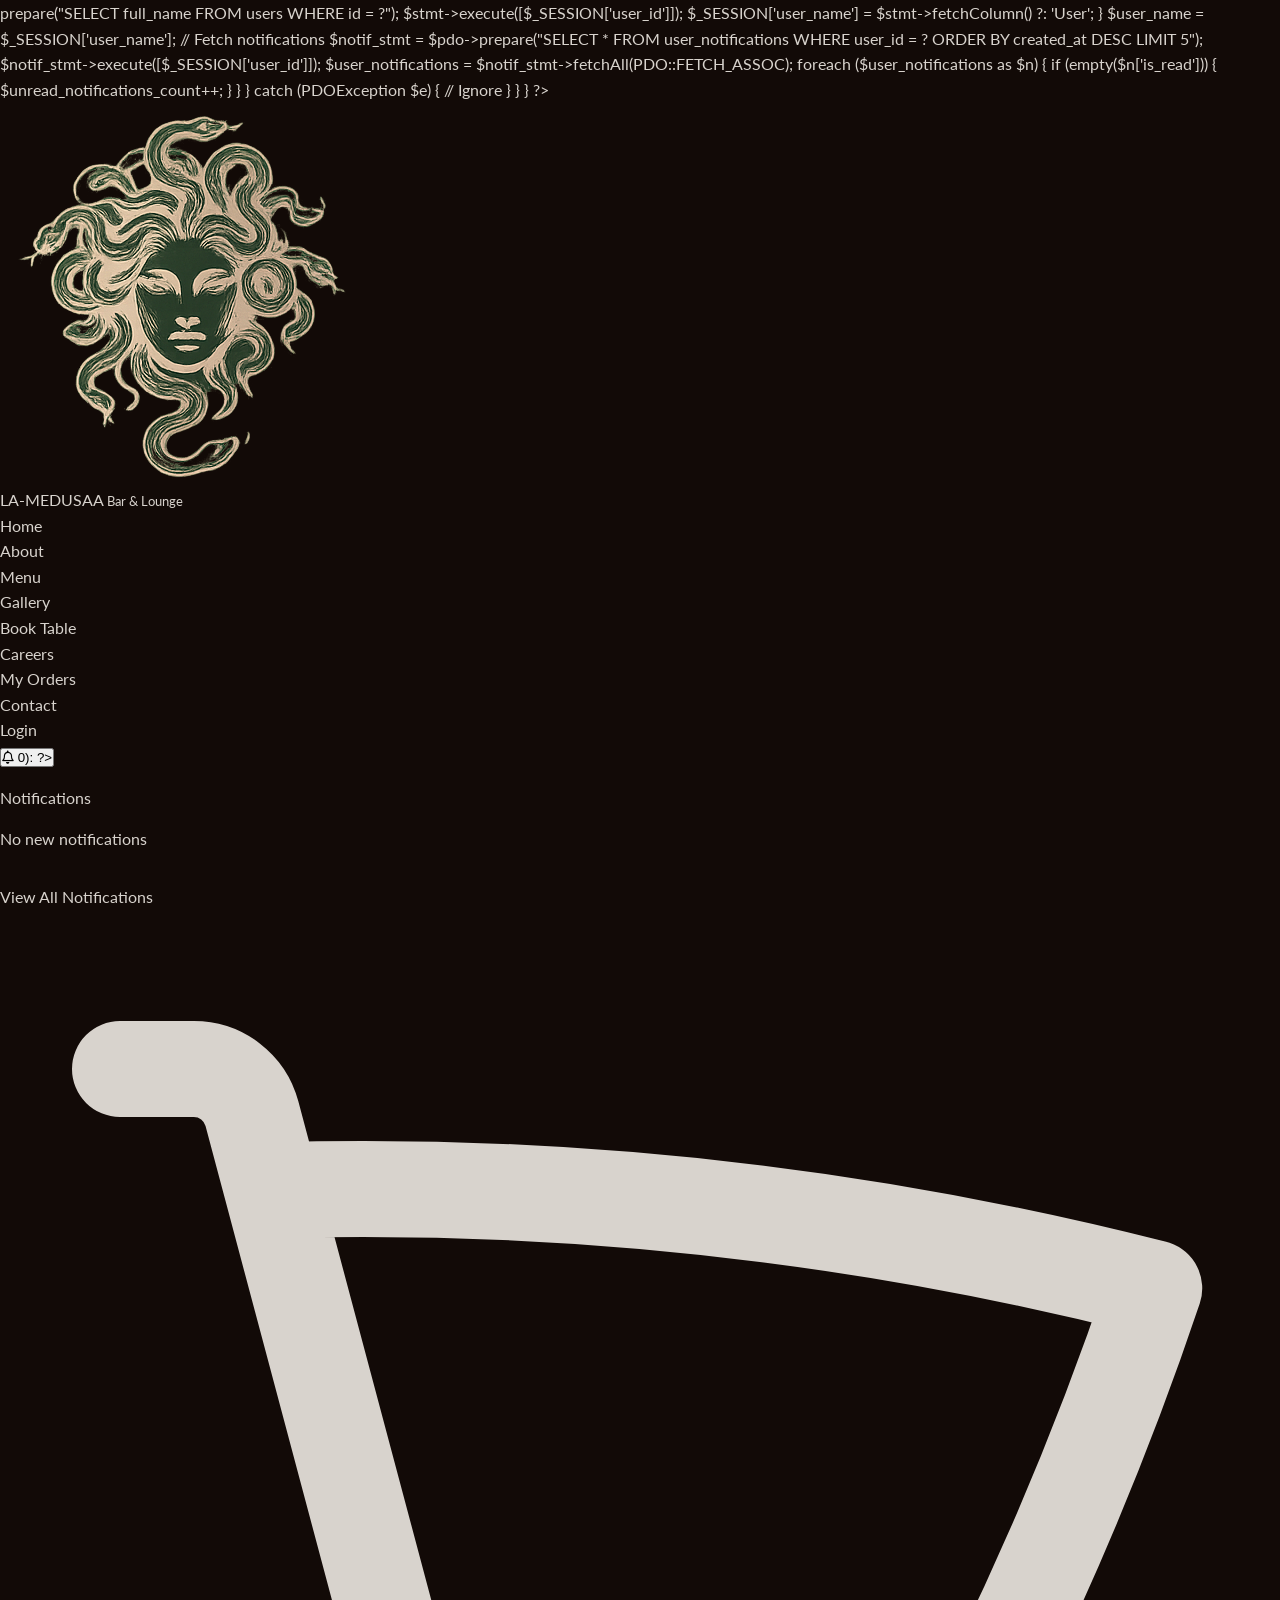
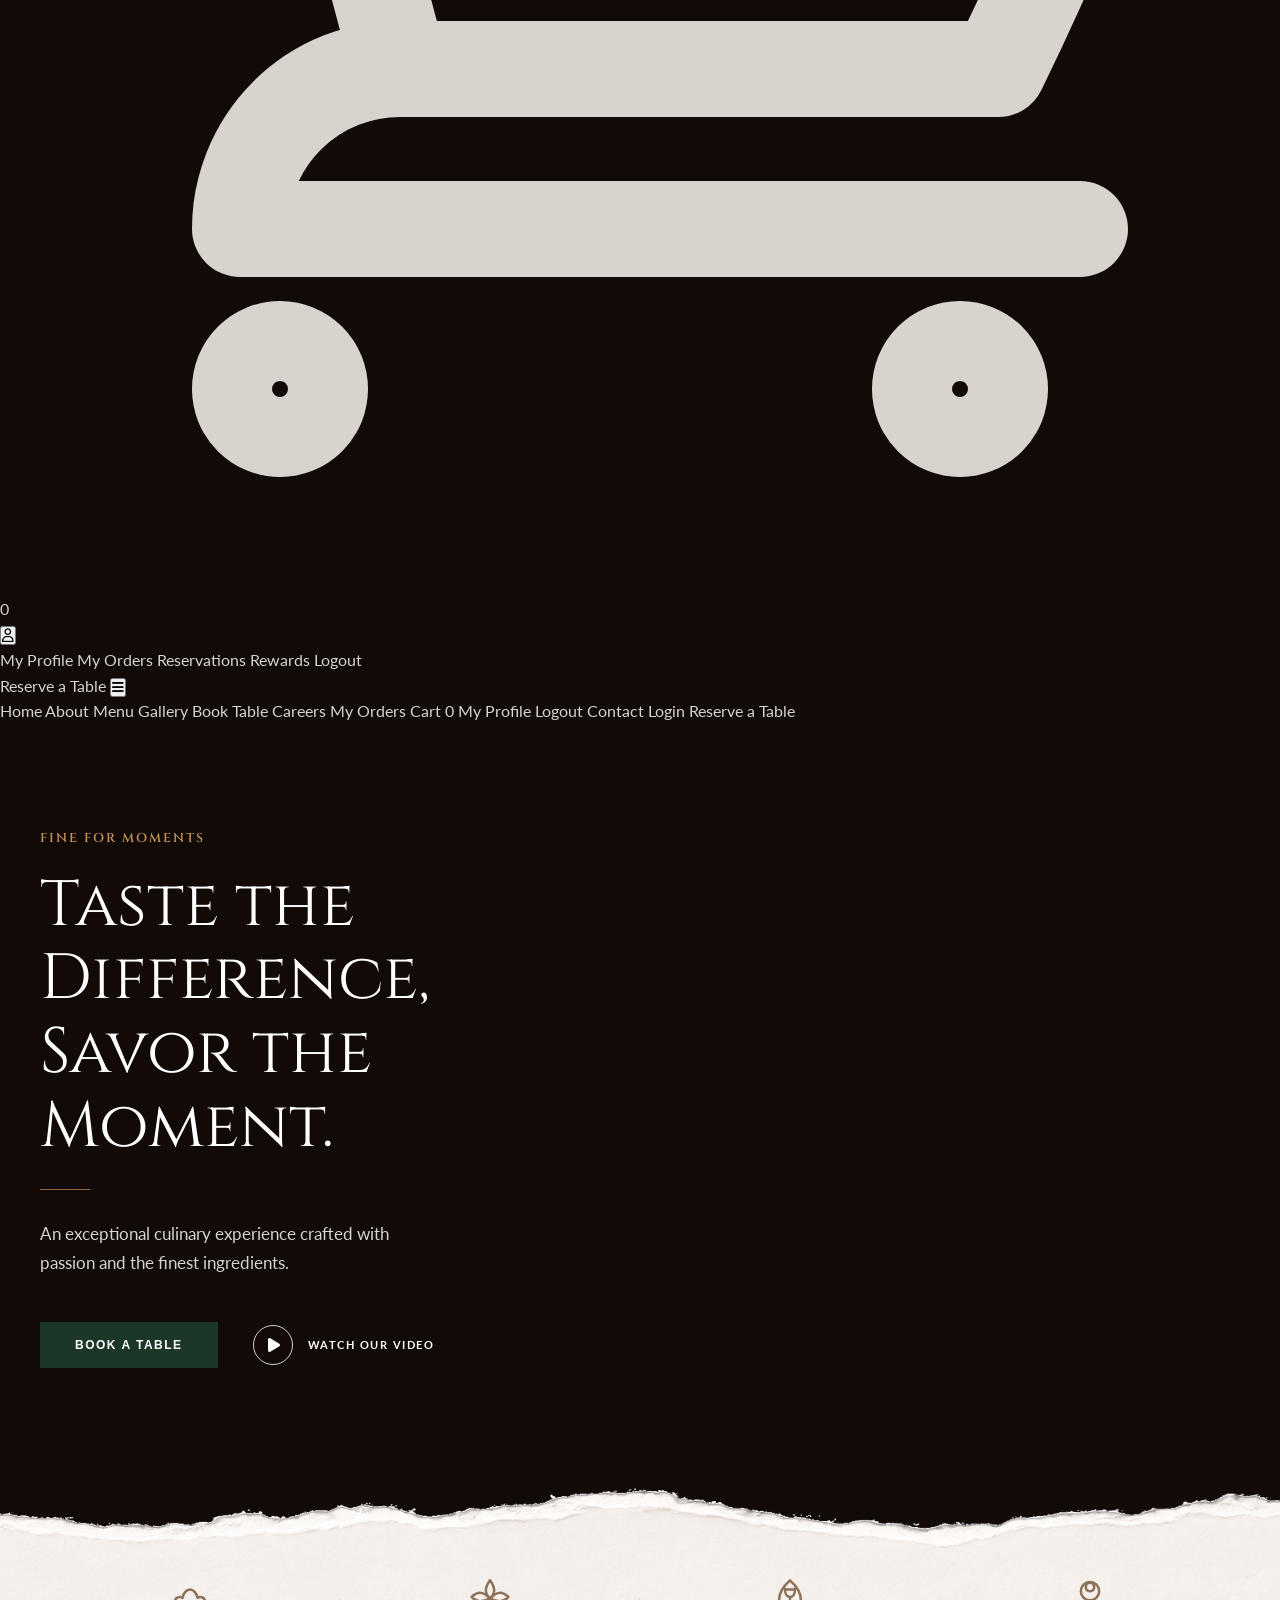
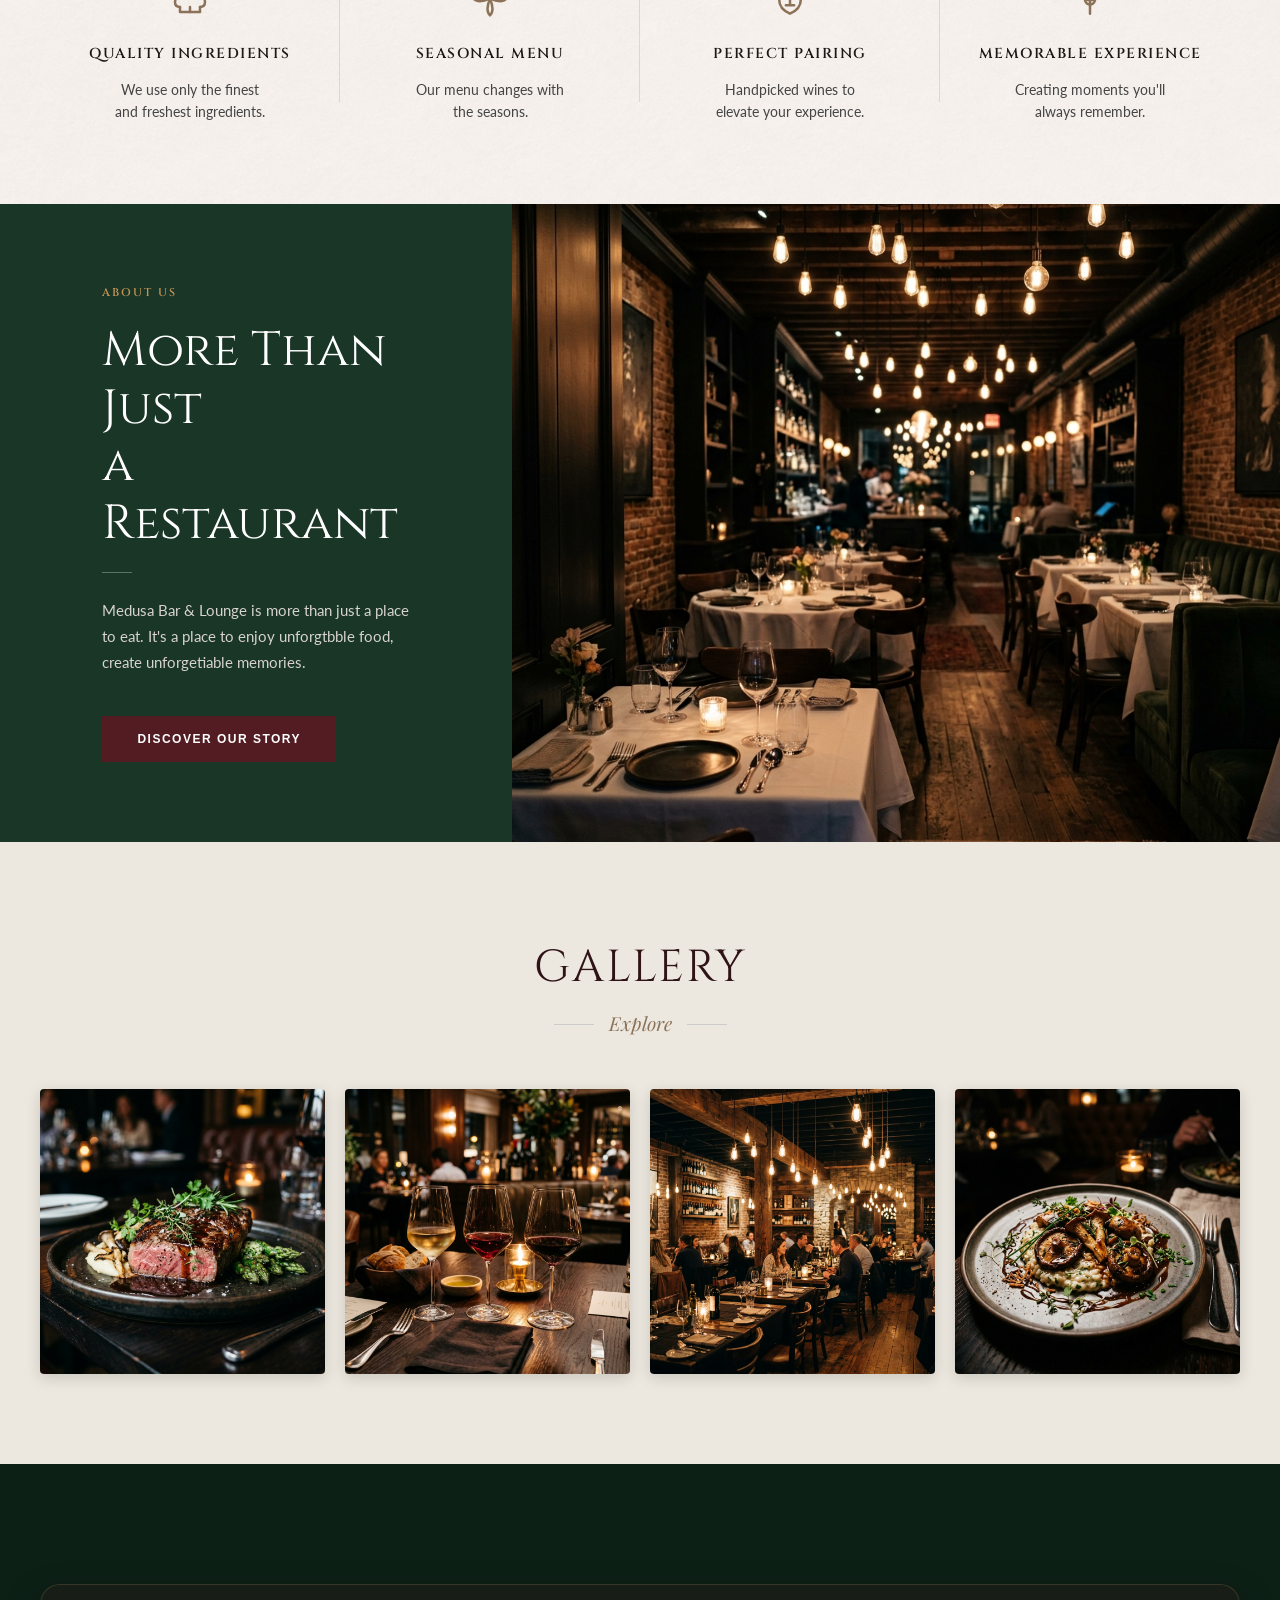
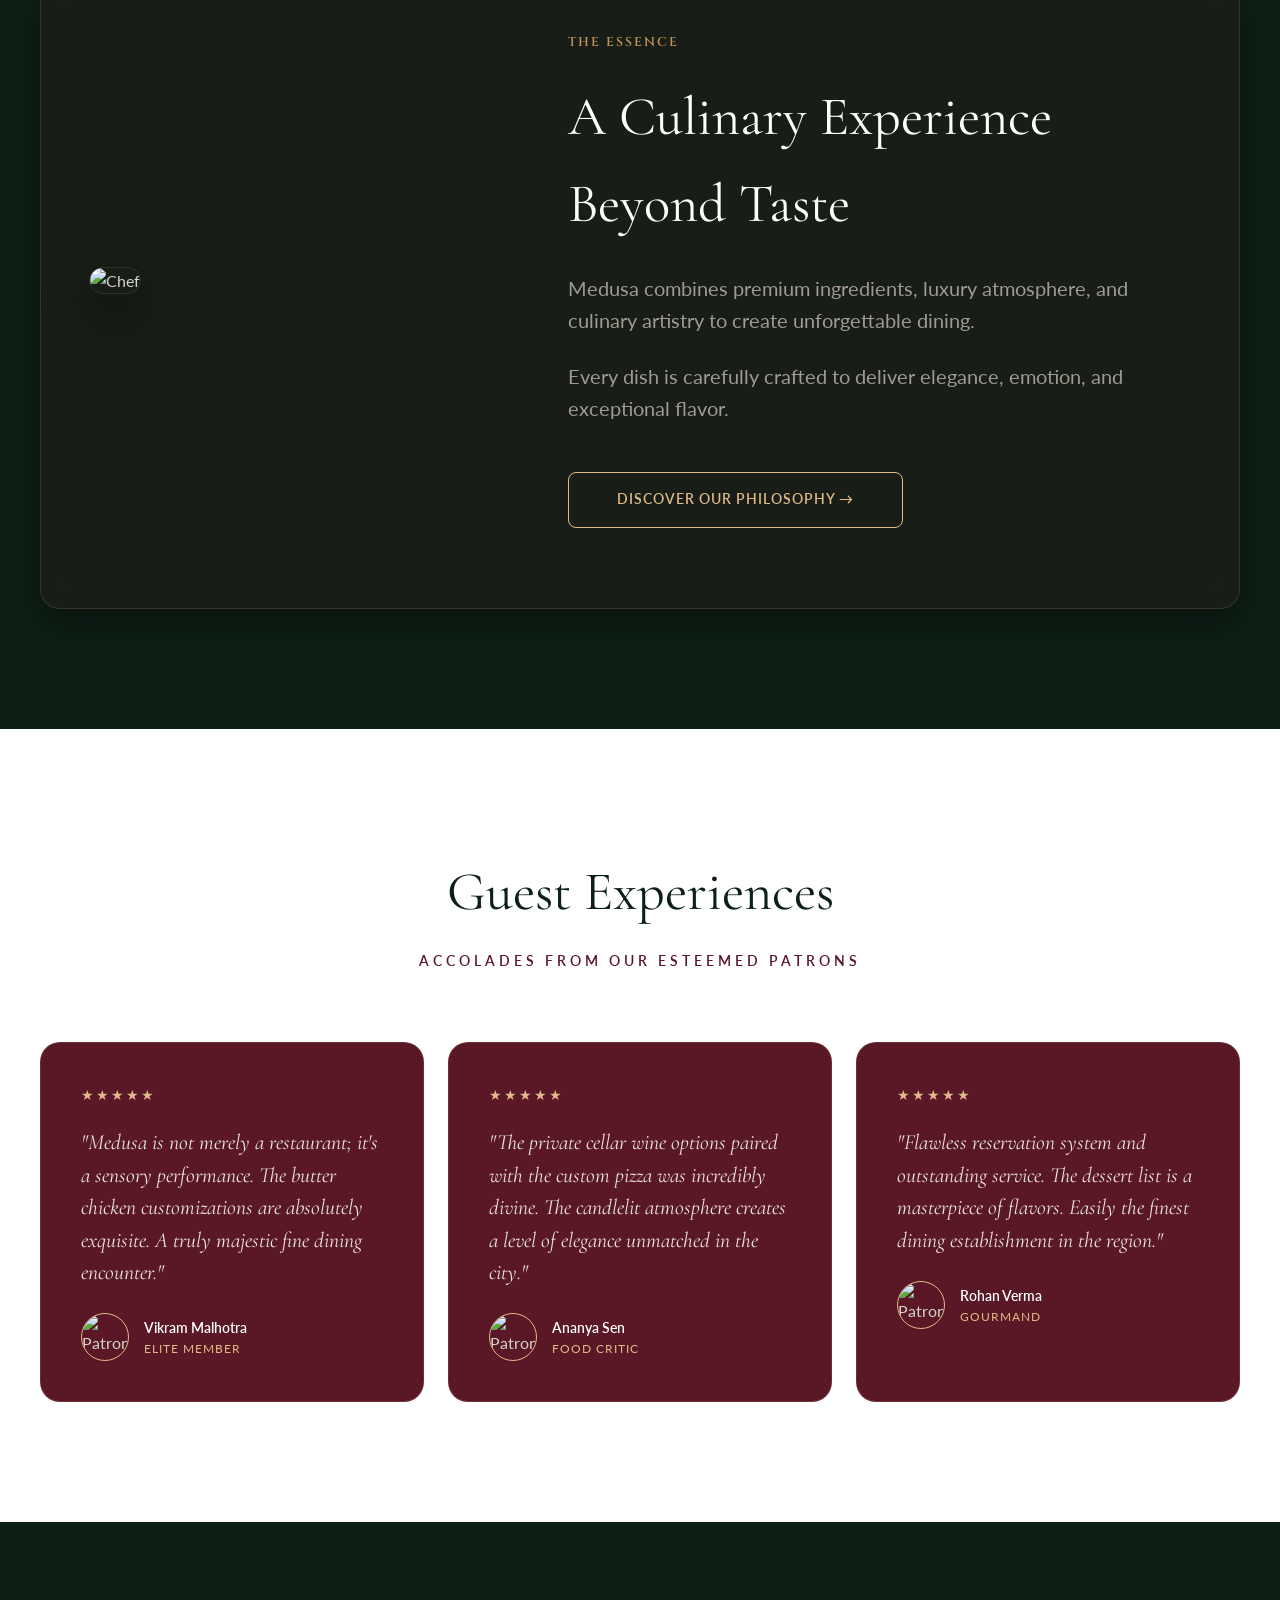
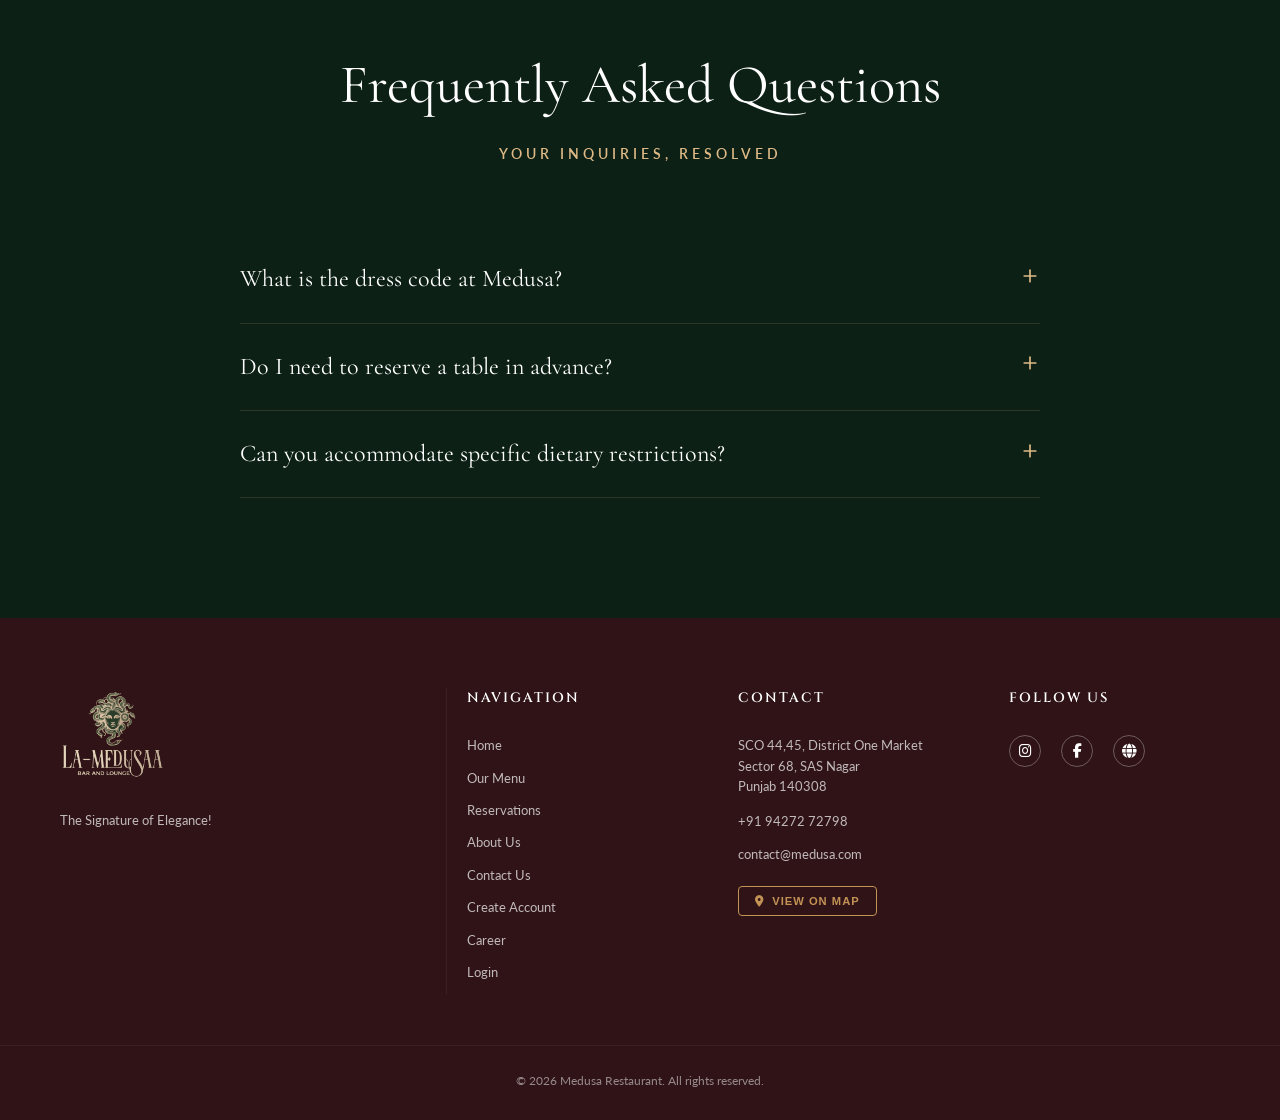
==== index.html @ c1ca9038 "implement driver dashboard and delivery tracking functionality with OpenLayers integration" ====
<!DOCTYPE html>
<html lang="en">

<head>
    <meta charset="UTF-8">
    <meta name="viewport" content="width=device-width, initial-scale=1.0">
    <title>Medusa Bar & Lounge</title>
    <!-- Google Fonts -->
    <link rel="preconnect" href="https://fonts.googleapis.com">
    <link rel="preconnect" href="https://fonts.gstatic.com" crossorigin>
    <link
        href="https://fonts.googleapis.com/css2?family=Cinzel:wght@400;500;600;700&family=Lato:wght@300;400;700&family=Playfair+Display:ital,wght@0,400;0,500;0,600;1,400&family=Cormorant+Garamond:ital,wght@0,300;0,400;0,600;0,700;1,400&display=swap"
        rel="stylesheet">
    <!-- FontAwesome -->
    <link rel="stylesheet" href="https://cdnjs.cloudflare.com/ajax/libs/font-awesome/6.4.0/css/all.min.css">

    <style>
        :root {
            --bg-dark: #120a07;
            --bg-header-footer: #2f1317;
            --bg-cream: #ece8df;
            --bg-green: #193627;

            --text-gold: #c39255;
            --text-white: #ffffff;
            --text-light: #d8d3cd;
            --text-dark: #1c1815;
            --text-burgundy: #2f1317;

            --btn-burgundy: #521c22;
            --btn-green: #1c3628;

            --font-serif: 'Cinzel', serif;
            --font-playfair: 'Playfair Display', serif;
            --font-sans: 'Lato', sans-serif;
        }

        * {
            margin: 0;
            padding: 0;
            box-sizing: border-box;
        }

        body {
            font-family: var(--font-sans);
            background-color: var(--bg-dark);
            color: var(--text-light);
            line-height: 1.6;
            overflow-x: hidden;
        }

        a {
            text-decoration: none;
            color: inherit;
        }

        .container {
            max-width: 1400px;
            margin: 0 auto;
            padding: 0 40px;
        }

        /* ----- HEADER ----- */
        header {
            background-color: var(--bg-header-footer);
            padding: 9px 0;
            position: relative;
            z-index: 100;
            border-bottom: 1px solid rgba(255, 255, 255, 0.05);
        }

        .header-inner {
            display: flex;
            justify-content: space-between;
            align-items: center;
        }

        .logo-box {
            display: flex;
            flex-direction: column;
            align-items: center;
            color: var(--text-white);
        }

        .logo-box img {
            max-height: 70px;
            width: auto;
            object-fit: contain;
        }

        .nav-links {
            display: flex;
            gap: 25px;
        }

        .nav-links a {
            font-size: 0.88rem;
            text-transform: uppercase;
            letter-spacing: 1px;
            font-weight: 700;
            color: #d8d8d8;
            transition: color 0.3s ease;
        }

        .nav-links a:hover {
            color: var(--text-gold);
        }

        .btn-outline {
            border: 1px solid rgba(255, 255, 255, 0.3);
            padding: 12px 25px;
            font-size: 0.65rem;
            text-transform: uppercase;
            letter-spacing: 1px;
            font-weight: 700;
            color: var(--text-white);
            transition: all 0.3s ease;
        }

        .btn-outline:hover {
            border-color: var(--text-gold);
            color: var(--text-gold);
        }

        /* ----- HERO SECTION ----- */
        .hero {
            position: relative;
            min-height: calc(100vh - 100px);
            display: flex;
            align-items: center;
            background-color: var(--bg-dark);
            padding-bottom: 50px;
        }

        .hero-content {
            flex: 0 0 55%;
            padding-right: 50px;
            position: relative;
            z-index: 101;
        }

        .hero-subtitle {
            font-family: var(--font-serif);
            color: var(--text-gold);
            font-size: 0.8rem;
            letter-spacing: 2px;
            font-weight: 600;
            margin-bottom: 20px;
            text-transform: uppercase;
        }

        .hero-title {
            font-family: var(--font-serif);
            font-size: 4rem;
            line-height: 1.15;
            color: var(--text-white);
            margin-bottom: 25px;
            font-weight: 400;
        }

        .hero-divider {
            width: 50px;
            height: 1px;
            background-color: var(--text-gold);
            margin-bottom: 30px;
            opacity: 0.7;
        }

        .hero-text {
            font-size: 1.05rem;
            max-width: 400px;
            margin-bottom: 45px;
            color: var(--text-light);
            line-height: 1.7;
        }

        .hero-actions {
            display: flex;
            align-items: center;
            gap: 35px;
        }

        .btn-solid-green {
            background-color: var(--btn-green);
            color: var(--text-white);
            padding: 16px 35px;
            font-size: 0.75rem;
            text-transform: uppercase;
            letter-spacing: 1.5px;
            font-weight: 700;
            border: none;
            cursor: pointer;
            transition: background-color 0.3s;
        }

        .btn-solid-green:hover {
            background-color: #12241b;
        }

        .play-btn {
            display: flex;
            align-items: center;
            gap: 15px;
            cursor: pointer;
        }

        .play-icon {
            width: 40px;
            height: 40px;
            border-radius: 50%;
            border: 1px solid rgba(255, 255, 255, 0.8);
            display: flex;
            align-items: center;
            justify-content: center;
            color: var(--text-white);
        }

        .play-text {
            font-size: 0.7rem;
            text-transform: uppercase;
            letter-spacing: 1.5px;
            font-weight: 700;
            color: var(--text-white);
        }

        .hero-image-wrapper {
            position: absolute;
            left: 0;
            top: 0;
            width: 100%;
            height: 100%;
            overflow: hidden;
            z-index: 1;
        }

        .hero-image-wrapper video {
            width: 100%;
            height: 100%;
            object-fit: cover;
            object-position: center center;
            opacity: 0.55;
            transition: opacity 0.5s ease;
        }

        /* Dark gradient on left half to keep text legible */
        .hero-image-wrapper::before {
            content: '';
            position: absolute;
            left: 0;
            top: 0;
            width: 65%;
            height: 100%;
            background: linear-gradient(to right, rgba(18, 10, 7, 0.92) 0%, rgba(18, 10, 7, 0.55) 60%, transparent 100%);
            z-index: 2;
        }

        /* Subtle vignette over the entire section */
        .hero-image-wrapper::after {
            content: '';
            position: absolute;
            inset: 0;
            background: linear-gradient(to bottom, rgba(18, 10, 7, 0.25) 0%, transparent 40%, rgba(18, 10, 7, 0.4) 100%);
            z-index: 2;
        }

        /* ----- FEATURES SECTION ----- */
        .features {
            background-image: url('assets/images/torn_paper.png');
            background-repeat: no-repeat;
            background-size: 100% auto;
            background-position: center top;
            background-color: transparent;
            color: var(--text-dark);
            padding: calc(60px + 9.27vw) 0 80px;
            margin-top: -12.27vw;
            position: relative;
            z-index: 100;
        }

        .features-grid {
            display: grid;
            grid-template-columns: repeat(4, 1fr);
            text-align: center;
            padding-top: 2rem;
        }

        .feature-item {
            padding: 0 30px;
            position: relative;
        }

        .feature-item:not(:last-child)::after {
            content: '';
            position: absolute;
            right: 0;
            top: 15%;
            height: 70%;
            width: 1px;
            background-color: rgba(0, 0, 0, 0.1);
        }

        .feature-icon {
            font-size: 2.2rem;
            color: #8c7258;
            margin-bottom: 25px;
            font-weight: 300;
        }

        .feature-title {
            font-family: var(--font-serif);
            font-size: 0.9rem;
            font-weight: 600;
            text-transform: uppercase;
            letter-spacing: 1.5px;
            margin-bottom: 15px;
        }

        .feature-text {
            font-size: 0.85rem;
            color: #444;
            max-width: 220px;
            margin: 0 auto;
            line-height: 1.6;
        }

        /* ----- ABOUT US SECTION ----- */
        .about-split {
            display: flex;
            min-height: 550px;
        }

        .about-content {
            flex: 0 0 40%;
            background-color: var(--bg-green);
            padding: 80px 8%;
            display: flex;
            flex-direction: column;
            justify-content: center;
        }

        .about-subtitle {
            font-family: var(--font-serif);
            color: var(--text-gold);
            font-size: 0.7rem;
            text-transform: uppercase;
            letter-spacing: 2px;
            font-weight: 600;
            margin-bottom: 20px;
        }

        .about-title {
            font-family: var(--font-serif);
            font-size: 3rem;
            line-height: 1.2;
            color: var(--text-white);
            margin-bottom: 20px;
            font-weight: 400;
        }

        .about-divider {
            width: 30px;
            height: 1px;
            background-color: rgba(255, 255, 255, 0.3);
            margin-bottom: 25px;
        }

        .about-text {
            font-size: 0.95rem;
            color: var(--text-light);
            margin-bottom: 40px;
            max-width: 380px;
            line-height: 1.7;
        }

        .btn-solid-burgundy {
            background-color: var(--btn-burgundy);
            color: var(--text-white);
            padding: 16px 35px;
            font-size: 0.75rem;
            text-transform: uppercase;
            letter-spacing: 1.5px;
            font-weight: 700;
            border: none;
            cursor: pointer;
            display: inline-block;
            align-self: flex-start;
            transition: background-color 0.3s;
        }

        .btn-solid-burgundy:hover {
            background-color: #3f1519;
        }

        .about-image {
            flex: 1;
            background-image: url('assets/images/restaurant_interior.png');
            background-size: cover;
            background-position: center;
        }

        /* ----- GALLERY SECTION ----- */
        .gallery {
            background-color: var(--bg-cream);
            padding: 90px 0;
            text-align: center;
        }

        .gallery-header {
            margin-bottom: 50px;
            color: var(--bg-header-footer);
        }

        .gallery-title {
            font-family: var(--font-serif);
            font-size: 2.8rem;
            letter-spacing: 2px;
            margin-bottom: 5px;
            font-weight: 400;
        }

        .gallery-subtitle {
            font-family: var(--font-playfair);
            font-style: italic;
            font-size: 1.2rem;
            color: #8c7258;
            position: relative;
            display: inline-block;
        }

        .gallery-subtitle::before,
        .gallery-subtitle::after {
            content: '';
            position: absolute;
            top: 50%;
            width: 40px;
            height: 1px;
            background-color: #ccc;
        }

        .gallery-subtitle::before {
            right: 100%;
            margin-right: 15px;
        }

        .gallery-subtitle::after {
            left: 100%;
            margin-left: 15px;
        }

        .gallery-grid {
            display: grid;
            grid-template-columns: repeat(4, 1fr);
            gap: 20px;
            padding: 0 40px;
            max-width: 1400px;
            margin: 0 auto;
        }

        .gallery-item {
            position: relative;
            padding-top: 100%;
            overflow: hidden;
            border-radius: 4px;
            box-shadow: 0 4px 15px rgba(0, 0, 0, 0.15);
        }

        .gallery-item img {
            position: absolute;
            top: 0;
            left: 0;
            width: 100%;
            height: 100%;
            object-fit: cover;
            transition: transform 0.6s ease;
        }

        .gallery-item:hover img {
            transform: scale(1.05);
        }

        /* ----- FOOTER ----- */
        footer {
            background-color: var(--bg-header-footer);
            color: var(--text-white);
            padding: 70px 0 30px;
        }

        .footer-grid {
            display: flex;
            justify-content: space-between;
            margin-bottom: 50px;
        }

        .footer-col {
            flex: 1;
            padding: 0 20px;
        }

        .footer-logo {
            flex: 1.5;
            border-right: 1px solid rgba(255, 255, 255, 0.05);
            padding-right: 40px;
        }

        .footer-logo-content {
            display: flex;
            align-items: center;
            gap: 15px;
            margin-bottom: 25px;
        }

        .footer-logo .logo-icon {
            font-size: 2rem;
            color: var(--text-gold);
        }

        .footer-logo .logo-text h2 {
            font-size: 1.3rem;
            letter-spacing: 4px;
            margin-bottom: 0;
            text-align: left;
        }

        .footer-logo .logo-text span {
            font-size: 0.5rem;
            text-align: left;
            display: block;
        }

        .footer-text {
            color: rgba(255, 255, 255, 0.6);
            font-size: 0.8rem;
            max-width: 220px;
            line-height: 1.6;
        }

        .footer-heading {
            font-family: var(--font-serif);
            font-size: 0.85rem;
            text-transform: uppercase;
            letter-spacing: 2px;
            margin-bottom: 25px;
            font-weight: 600;
        }

        .footer-col p {
            color: rgba(255, 255, 255, 0.7);
            font-size: 0.8rem;
            margin-bottom: 12px;
            display: flex;
            align-items: flex-start;
        }

        .footer-col a {
            color: rgba(255, 255, 255, 0.7);
            transition: color 0.3s ease;
        }

        .footer-col a:hover {
            color: var(--text-gold);
        }

        .btn-view-map {
            display: inline-flex;
            align-items: center;
            gap: 8px;
            border: 1px solid var(--text-gold);
            color: var(--text-gold) !important;
            padding: 8px 16px;
            font-size: 0.7rem;
            text-transform: uppercase;
            letter-spacing: 1px;
            font-weight: 600;
            border-radius: 4px;
            transition: all 0.3s ease;
            text-decoration: none !important;
            margin-top: 10px;
        }

        .btn-view-map:hover {
            background-color: var(--text-gold);
            color: var(--bg-header-footer) !important;
        }

        .footer-col span.lbl {
            width: 60px;
            display: inline-block;
        }

        .social-icons {
            display: flex;
            gap: 20px;
        }

        .social-icons a {
            display: flex;
            align-items: center;
            justify-content: center;
            width: 32px;
            height: 32px;
            border: 1px solid rgba(255, 255, 255, 0.3);
            border-radius: 50%;
            color: var(--text-white);
            transition: all 0.3s ease;
            font-size: 0.9rem;
        }

        .social-icons a:hover {
            border-color: var(--text-gold);
            color: var(--text-gold);
        }

        .copyright {
            text-align: center;
            padding-top: 25px;
            border-top: 1px solid rgba(255, 255, 255, 0.05);
            font-size: 0.75rem;
            color: rgba(255, 255, 255, 0.5);
        }

        /* Responsive */
        @media (max-width: 1024px) {
            .hero-title {
                font-size: 3.2rem;
            }

            .features-grid {
                grid-template-columns: repeat(2, 1fr);
                gap: 50px;
            }

            .feature-item:nth-child(2)::after {
                display: none;
            }

            .about-split {
                flex-direction: column;
            }

            .about-image {
                min-height: 400px;
            }

            .gallery-grid {
                grid-template-columns: repeat(2, 1fr);
            }

            .footer-grid {
                flex-wrap: wrap;
                gap: 40px;
            }

            .footer-logo {
                border-right: none;
                flex: 100%;
                padding-right: 0;
            }
        }

        @media (max-width: 768px) {
            .nav-links {
                display: none;
            }

            .hero-image-wrapper {
                width: 100%;
                position: static;
                height: 350px;
            }

            .hero-content {
                padding-right: 0;
                padding-top: 50px;
                text-align: center;
            }

            .hero-actions {
                justify-content: center;
            }

            .hero-divider {
                margin: 0 auto 30px;
            }

            .hero-text {
                margin: 0 auto 40px;
            }

            .hero {
                flex-direction: column;
            }
        }

        /* ----- BRAND THEME & INTEGRATED SECTIONS VARIABLES ----- */
        :root {
            --gold: #dfba86;
            --gold-hover: #f3dfc1;
            --formal-garden: #132F20;
            --formal-garden-light: #1C3B2B;
            --formal-garden-deep: #0D2016;
            --rosewood: #5A1827;
            --rosewood-light: #7E2638;
            --warm-ivory: #FAF7F0;
            --card-bg: rgba(13, 32, 22, 0.6);
            --border-light: rgba(223, 186, 134, 0.12);
            --border-hover: rgba(223, 186, 134, 0.35);
            --transition-smooth: all 0.5s cubic-bezier(0.16, 1, 0.3, 1);
        }

        /* ----- REVEAL ANIMATIONS ----- */
        .reveal {
            opacity: 0;
            transform: translateY(30px);
            transition: opacity 0.8s ease, transform 0.8s ease;
        }

        .reveal.active {
            opacity: 1;
            transform: translateY(0);
        }

        /* ----- BOOTSTRAP UTILITIES RE-IMPLEMENTATION ----- */
        #luxury-story-section,
        #reviews-section,
        #faqs-section {
            font-family: var(--font-sans);
        }

        #reviews-section .stars {
            font-family: var(--font-sans) !important;
        }

        .section {
            padding: 120px 0;
            position: relative;
        }

        .section-title {
            font-size: 3.4rem;
            font-family: 'Cormorant Garamond', serif;
            font-weight: 400;
            margin-bottom: 15px;
            text-align: center;
            color: #ffffff;
        }

        .section-subtitle {
            text-align: center;
            color: var(--gold);
            font-size: 0.85rem;
            text-transform: uppercase;
            letter-spacing: 4px;
            font-weight: 600;
            margin-bottom: 70px;
        }

        .row {
            display: flex;
            flex-wrap: wrap;
            margin-left: -15px;
            margin-right: -15px;
        }

        .row>[class*="col-"] {
            padding-left: 15px;
            padding-right: 15px;
            width: 100%;
        }

        .align-items-center {
            align-items: center;
        }

        .g-4 {
            margin-left: -12px;
            margin-right: -12px;
        }

        .g-4>[class*="col-"] {
            padding-left: 12px;
            padding-right: 12px;
        }

        .g-5 {
            margin-left: -24px;
            margin-right: -24px;
        }

        .g-5>[class*="col-"] {
            padding-left: 24px;
            padding-right: 24px;
        }

        @media (min-width: 768px) {
            .col-md-6 {
                flex: 0 0 50%;
                max-width: 50%;
            }
        }

        @media (min-width: 992px) {
            .col-lg-4 {
                flex: 0 0 33.33333%;
                max-width: 33.33333%;
            }

            .col-lg-5 {
                flex: 0 0 41.66667%;
                max-width: 41.66667%;
            }

            .col-lg-7 {
                flex: 0 0 58.33333%;
                max-width: 58.33333%;
            }

            .d-lg-block {
                display: block !important;
            }
        }

        .img-fluid {
            max-width: 100%;
            height: auto;
        }

        .rounded-4 {
            border-radius: 1rem !important;
        }

        .shadow-lg {
            box-shadow: 0 1rem 3rem rgba(0, 0, 0, 0.175) !important;
        }

        .text-start {
            text-align: left !important;
        }

        .mb-4 {
            margin-bottom: 1.5rem !important;
        }

        .mb-5 {
            margin-bottom: 3rem !important;
        }

        .fs-5 {
            font-size: 1.25rem !important;
        }

        .text-secondary {
            color: #a09a93 !important;
        }

        .px-5 {
            padding-left: 3rem !important;
            padding-right: 3rem !important;
        }

        .py-3 {
            padding-top: 1rem !important;
            padding-bottom: 1rem !important;
        }

        .p-4 {
            padding: 1.5rem !important;
        }

        .w-100 {
            width: 100% !important;
        }

        .mt-3 {
            margin-top: 1rem !important;
        }

        @media (min-width: 992px) {
            .p-lg-5 {
                padding: 3rem !important;
            }
        }

        /* ----- NEW SECTIONS LAYOUT SPECIFIC ----- */
        .premium-card {
            background: var(--card-bg);
            border: 1px solid var(--border-light);
            border-radius: 20px;
            overflow: hidden;
            backdrop-filter: blur(12px);
            -webkit-backdrop-filter: blur(12px);
            transition: var(--transition-smooth);
            box-shadow: 0 15px 35px rgba(0, 0, 0, 0.4);
        }

        .premium-card:hover {
            transform: translateY(-8px);
            border-color: var(--border-hover);
            box-shadow: 0 25px 50px rgba(223, 186, 134, 0.08);
        }

        .premium-card .img-wrapper {
            overflow: hidden;
            position: relative;
        }

        .premium-card img {
            width: 100%;
            height: 290px;
            object-fit: cover;
            transition: var(--transition-smooth);
        }

        .premium-card:hover img {
            transform: scale(1.05);
        }

        .floating-img {
            animation: float 6s ease-in-out infinite;
            border: 1px solid var(--border-light);
            box-shadow: 0 20px 45px rgba(0, 0, 0, 0.5);
            transition: var(--transition-smooth);
        }

        .floating-img:hover {
            border-color: var(--border-hover);
            transform: scale(1.02);
        }

        .btn-gold {
            background: var(--rosewood);
            color: var(--gold) !important;
            border: 1px solid var(--rosewood);
            transition: var(--transition-smooth);
            box-shadow: 0 4px 15px rgba(90, 24, 39, 0.25);
            text-align: center;
            display: inline-block;
            border-radius: 8px;
            padding: 12px;
            font-size: 0.85rem;
            font-weight: 600;
            text-transform: uppercase;
            letter-spacing: 1px;
        }

        .btn-gold:hover {
            background: var(--rosewood-light);
            border-color: var(--rosewood-light);
            color: #ffffff !important;
            transform: translateY(-2px);
            box-shadow: 0 8px 25px rgba(90, 24, 39, 0.45);
        }

        .btn-outline-gold {
            border: 1px solid var(--gold);
            color: var(--gold) !important;
            background: transparent;
            transition: var(--transition-smooth);
            text-align: center;
            display: inline-block;
            border-radius: 8px;
            font-size: 0.85rem;
            font-weight: 600;
            text-transform: uppercase;
            letter-spacing: 1px;
        }

        .btn-outline-gold:hover {
            background: rgba(90, 24, 39, 0.25);
            border-color: var(--gold-hover);
            color: var(--gold-hover) !important;
            transform: translateY(-2px);
        }

        /* Testimonials */
        .review-card {
            background: var(--card-bg);
            border: 1px solid var(--border-light);
            border-radius: 20px;
            padding: 40px;
            height: 100%;
            backdrop-filter: blur(10px);
            -webkit-backdrop-filter: blur(10px);
            transition: var(--transition-smooth);
        }

        .review-card:hover {
            border-color: var(--border-hover);
            box-shadow: 0 15px 35px rgba(223, 186, 134, 0.05);
        }

        .stars {
            color: var(--gold);
            margin-bottom: 20px;
            font-size: 0.9rem;
            letter-spacing: 2px;
        }

        .review-text {
            font-family: 'Cormorant Garamond', serif;
            font-size: 1.35rem;
            font-style: italic;
            color: #eae5df;
            line-height: 1.5;
            margin-bottom: 25px;
        }

        .reviewer-info {
            display: flex;
            align-items: center;
            gap: 15px;
        }

        .reviewer-avatar {
            width: 48px;
            height: 48px;
            border-radius: 50%;
            border: 1px solid var(--gold);
            object-fit: cover;
        }

        .reviewer-name {
            font-size: 0.9rem;
            font-weight: 600;
            color: #ffffff;
        }

        .reviewer-title {
            font-size: 0.75rem;
            color: var(--gold);
            text-transform: uppercase;
            letter-spacing: 1px;
        }

        /* FAQ Accordion */
        .faq-accordion {
            max-width: 800px;
            margin: 0 auto;
        }

        .faq-item {
            border-bottom: 1px solid var(--border-light);
            padding: 24px 0;
        }

        .faq-header {
            display: flex;
            justify-content: space-between;
            align-items: center;
            cursor: pointer;
            user-select: none;
            transition: var(--transition-smooth);
        }

        .faq-header:hover h3 {
            color: var(--gold);
        }

        .faq-header h3 {
            font-family: 'Cormorant Garamond', serif;
            font-size: 1.5rem;
            font-weight: 400;
            color: #ffffff;
            margin: 0;
            transition: var(--transition-smooth);
        }

        .faq-icon {
            color: var(--gold);
            font-size: 1rem;
            transition: transform 0.4s ease;
        }

        .faq-content {
            max-height: 0;
            overflow: hidden;
            transition: max-height 0.4s cubic-bezier(0, 1, 0, 1), padding 0.4s ease;
        }

        .faq-content p {
            font-size: 0.9rem;
            line-height: 1.6;
            color: #a09a93;
            margin: 0;
            padding-top: 15px;
        }

        .faq-item.active .faq-icon {
            transform: rotate(45deg);
        }

        .faq-item.active .faq-content {
            max-height: 200px;
            transition: max-height 0.4s cubic-bezier(1, 0, 1, 0), padding 0.4s ease;
        }

        /* Theme Styling Overrides */
        #luxury-story-section {
            background: var(--formal-garden-deep);
        }

        #luxury-story-section .premium-card {
            background: rgba(90, 24, 39, 0.15) !important;
            border-color: rgba(223, 186, 134, 0.15) !important;
            padding-bottom: 80px !important;
        }

        #luxury-story-section .premium-card:hover {
            border-color: var(--border-hover) !important;
            background: rgba(90, 24, 39, 0.25) !important;
        }

        #reviews-section {
            background: #ffffff !important;
        }

        #reviews-section .section-title {
            color: var(--formal-garden-deep) !important;
        }

        #reviews-section .section-subtitle {
            color: var(--rosewood) !important;
        }

        #reviews-section .review-card {
            background: #5a1827 !important;
            border-color: rgba(223, 186, 134, 0.15) !important;
        }

        #reviews-section .review-card:hover {
            border-color: var(--border-hover) !important;
            background: #7E2638 !important;
            box-shadow: 0 15px 35px rgba(90, 24, 39, 0.15) !important;
        }

        #faqs-section {
            background: var(--formal-garden-deep);
        }

        #faqs-section .faq-item {
            border-bottom-color: rgba(223, 186, 134, 0.15);
        }

        #faqs-section .faq-header:hover h3 {
            color: var(--gold);
        }

        #faqs-section .faq-content p {
            color: #A8A196;
        }
    </style>
</head>

<body>

    <!-- Header -->
    <div id="navbar-placeholder"></div>
    <script src="assets/js/navbar.js" defer></script>

    <!-- Hero Section -->
    <section class="hero">
        <div class="container" style="display:flex; width:100%;">
            <div class="hero-content">
                <div class="hero-subtitle">FINE FOR MOMENTS</div>
                <h1 class="hero-title">Taste the Difference,<br>Savor the Moment.</h1>
                <div class="hero-divider"></div>
                <p class="hero-text">An exceptional culinary experience crafted with passion and the finest ingredients.
                </p>

                <div class="hero-actions">
                    <button class="btn-solid-green" onclick="window.location.href='book-table-test.html'">BOOK A
                        TABLE</button>
                    <div class="play-btn">
                        <div class="play-icon"><i class="fa-solid fa-play" style="margin-left:3px;"></i></div>
                        <span class="play-text">WATCH OUR VIDEO</span>
                    </div>
                </div>
            </div>
        </div>

        <div class="hero-image-wrapper">
            <video autoplay loop muted playsinline>
                <source src="assets/video/into_video.mp4" type="video/mp4">
            </video>
        </div>
    </section>


    <!-- Features Section -->
    <section class="features">
        <div class="container features-grid">
            <div class="feature-item">
                <svg viewBox="0 0 24 24" fill="none" stroke="currentColor" stroke-width="1.5" stroke-linecap="round"
                    stroke-linejoin="round"
                    style="width: 40px; height: 40px; margin: 0 auto 25px; display: block; color: #8c7258;">
                    <path d="M18 18V21H6V18" />
                    <path d="M12 18v3" />
                    <path
                        d="M6 18C4 18 3 17 3 15C3 13 4 12 6 12C6.5 12 7 12.2 7.5 12.5C8 9.5 10 7.5 12 7.5C14 7.5 16 9.5 16.5 12.5C17 12.2 17.5 12 18 12C20 12 21 13 21 15C21 17 20 18 18 18" />
                </svg>
                <h4 class="feature-title">QUALITY INGREDIENTS</h4>
                <p class="feature-text">We use only the finest<br>and freshest ingredients.</p>
            </div>
            <div class="feature-item">
                <svg viewBox="0 0 24 24" fill="none" stroke="currentColor" stroke-width="1.5" stroke-linecap="round"
                    stroke-linejoin="round"
                    style="width: 40px; height: 40px; margin: 0 auto 25px; display: block; color: #8c7258;">
                    <path
                        d="M12 2C12 2 14.5 5.5 14.5 8C14.5 10.5 12 13 12 13C12 13 9.5 10.5 9.5 8C9.5 5.5 12 2 12 2Z" />
                    <path
                        d="M12 13C12 13 15.5 14.5 18 14.5C20.5 14.5 23 12 23 12C23 12 20.5 9.5 18 9.5C15.5 9.5 12 13 12 13Z" />
                    <path d="M12 13C12 13 8.5 14.5 6 14.5C3.5 14.5 1 12 1 12C1 12 3.5 9.5 6 9.5C8.5 9.5 12 13 12 13Z" />
                    <path
                        d="M12 13C12 13 13.5 16.5 13.5 19C13.5 21.5 12 23 12 23C12 23 10.5 21.5 10.5 19C10.5 16.5 12 13 12 13Z" />
                </svg>
                <h4 class="feature-title">SEASONAL MENU</h4>
                <p class="feature-text">Our menu changes with<br>the seasons.</p>
            </div>
            <div class="feature-item">
                <svg viewBox="0 0 24 24" fill="none" stroke="currentColor" stroke-width="1.5" stroke-linecap="round"
                    stroke-linejoin="round"
                    style="width: 40px; height: 40px; margin: 0 auto 25px; display: block; color: #8c7258;">
                    <path
                        d="M12 2C7.5 6 5.5 9.5 5.5 13.5C5.5 17.5 8.5 20.5 12 22C15.5 20.5 18.5 17.5 18.5 13.5C18.5 9.5 16.5 6 12 2Z" />
                    <path
                        d="M9 7.5H15M9 7.5C9 10.5 10.5 12 12 12C13.5 12 15 10.5 15 7.5M9 7.5V7M15 7.5V7M12 12V17M9.5 17H14.5" />
                </svg>
                <h4 class="feature-title">PERFECT PAIRING</h4>
                <p class="feature-text">Handpicked wines to<br>elevate your experience.</p>
            </div>
            <div class="feature-item">
                <svg viewBox="0 0 24 24" fill="none" stroke="currentColor" stroke-width="1.5" stroke-linecap="round"
                    stroke-linejoin="round"
                    style="width: 40px; height: 40px; margin: 0 auto 25px; display: block; color: #8c7258;">
                    <path d="M12 22V14" />
                    <path
                        d="M12 14C15 14 17.5 11.5 17.5 8.5C17.5 5.5 15 3 12 3C9 3 6.5 5.5 6.5 8.5C6.5 11.5 9 14 12 14Z" />
                    <path
                        d="M12 8.5C13.5 8.5 14.5 7.5 14.5 6C14.5 4.5 13.5 3.5 12 3.5C10.5 3.5 9.5 4.5 9.5 6C9.5 7.5 10.5 8.5 12 8.5Z" />
                    <path d="M9 14C9.5 15.5 10.5 16.5 12 16.5C13.5 16.5 14.5 15.5 15 14" />
                </svg>
                <h4 class="feature-title">MEMORABLE EXPERIENCE</h4>
                <p class="feature-text">Creating moments you'll<br>always remember.</p>
            </div>
        </div>
    </section>

    <!-- About Us Section -->
    <section class="about-split">
        <div class="about-content">
            <div class="about-subtitle">ABOUT US</div>
            <h2 class="about-title">More Than Just<br>a Restaurant</h2>
            <div class="about-divider"></div>
            <p class="about-text">Medusa Bar & Lounge is more than just a place to eat. It's a place to enjoy
                unforgtbble food, create unforgetiable memories.</p>
            <button class="btn-solid-burgundy" onclick="window.location.href='about.html'">DISCOVER OUR STORY</button>
        </div>
        <div class="about-image"></div>
    </section>

    <!-- Gallery Section -->
    <section class="gallery">
        <div class="gallery-header">
            <h2 class="gallery-title">GALLERY</h2>
            <div class="gallery-subtitle">Explore</div>
        </div>
        <div class="gallery-grid">
            <div class="gallery-item"><img src="assets/images/gallery_1.png" alt="Gallery 1"></div>
            <div class="gallery-item"><img src="assets/images/gallery_2.png" alt="Gallery 2"></div>
            <div class="gallery-item"><img src="assets/images/gallery_3.png" alt="Gallery 3"></div>
            <div class="gallery-item"><img src="assets/images/gallery_4.png" alt="Gallery 4"></div>
        </div>
    </section>

    <!-- THE ESSENCE SECTION -->
    <section class="section" id="luxury-story-section">
        <div class="container">
            <div class="premium-card p-4 p-lg-5 reveal">
                <div class="row align-items-center g-5">
                    <div class="col-lg-5">
                        <img src="https://images.unsplash.com/photo-1514933651103-005eec06c04b?q=80&w=800&auto=format&fit=crop"
                            class="img-fluid rounded-4 floating-img" alt="Chef">
                    </div>
                    <div class="col-lg-7">
                        <p class="hero-subtitle">
                            THE ESSENCE
                        </p>
                        <h2 class="section-title text-start mb-4">
                            A Culinary Experience Beyond Taste
                        </h2>
                        <p class="text-secondary fs-5 mb-4">
                            Medusa combines premium ingredients, luxury atmosphere, and culinary artistry to create
                            unforgettable dining.
                        </p>
                        <p class="text-secondary fs-5 mb-5">
                            Every dish is carefully crafted to deliver elegance, emotion, and exceptional flavor.
                        </p>
                        <a href="about.html#philosophy" class="btn btn-outline-gold px-5 py-3">
                            Discover Our Philosophy →
                        </a>
                    </div>
                </div>
            </div>
        </div>
    </section>

    <!-- SIGNATURE REVIEWS / GUEST EXPERIENCES -->
    <section class="section" id="reviews-section">
        <div class="container">
            <h2 class="section-title reveal">Guest Experiences</h2>
            <p class="section-subtitle reveal">Accolades from our esteemed patrons</p>

            <div class="row g-4">
                <!-- REVIEW 1 -->
                <div class="col-md-6 col-lg-4 reveal">
                    <div class="review-card">
                        <div class="stars">★★★★★</div>
                        <div class="review-text">"Medusa is not merely a restaurant; it's a sensory performance. The
                            butter chicken customizations are absolutely exquisite. A truly majestic fine dining
                            encounter."</div>
                        <div class="reviewer-info">
                            <img src="https://images.unsplash.com/photo-1507003211169-0a1dd7228f2d?q=80&w=100&auto=format&fit=crop"
                                class="reviewer-avatar" alt="Patron Avatar">
                            <div>
                                <div class="reviewer-name">Vikram Malhotra</div>
                                <div class="reviewer-title">Elite Member</div>
                            </div>
                        </div>
                    </div>
                </div>
                <!-- REVIEW 2 -->
                <div class="col-md-6 col-lg-4 reveal">
                    <div class="review-card">
                        <div class="stars">★★★★★</div>
                        <div class="review-text">"The private cellar wine options paired with the custom pizza was
                            incredibly divine. The candlelit atmosphere creates a level of elegance unmatched in the
                            city."</div>
                        <div class="reviewer-info">
                            <img src="https://images.unsplash.com/photo-1494790108377-be9c29b29330?q=80&w=100&auto=format&fit=crop"
                                class="reviewer-avatar" alt="Patron Avatar">
                            <div>
                                <div class="reviewer-name">Ananya Sen</div>
                                <div class="reviewer-title">Food Critic</div>
                            </div>
                        </div>
                    </div>
                </div>
                <!-- REVIEW 3 -->
                <div class="col-md-6 col-lg-4 reveal d-md-none d-lg-block">
                    <div class="review-card">
                        <div class="stars">★★★★★</div>
                        <div class="review-text">"Flawless reservation system and outstanding service. The dessert list
                            is a masterpiece of flavors. Easily the finest dining establishment in the region."</div>
                        <div class="reviewer-info">
                            <img src="https://images.unsplash.com/photo-1500648767791-00dcc994a43e?q=80&w=100&auto=format&fit=crop"
                                class="reviewer-avatar" alt="Patron Avatar">
                            <div>
                                <div class="reviewer-name">Rohan Verma</div>
                                <div class="reviewer-title">Gourmand</div>
                            </div>
                        </div>
                    </div>
                </div>
            </div>
        </div>
    </section>

    <!-- FAQS ACCORDION -->
    <section class="section" id="faqs-section">
        <div class="container">
            <h2 class="section-title reveal">Frequently Asked Questions</h2>
            <p class="section-subtitle reveal">Your inquiries, resolved</p>

            <div class="faq-accordion reveal">
                <!-- FAQ 1 -->
                <div class="faq-item">
                    <div class="faq-header" onclick="toggleFaq(this)">
                        <h3>What is the dress code at Medusa?</h3>
                        <div class="faq-icon"><svg xmlns="http://www.w3.org/2000/svg" width="20" height="20"
                                viewBox="0 0 24 24" fill="none" stroke="currentColor" stroke-width="2"
                                stroke-linecap="round" stroke-linejoin="round">
                                <line x1="12" y1="5" x2="12" y2="19"></line>
                                <line x1="5" y1="12" x2="19" y2="12"></line>
                            </svg></div>
                    </div>
                    <div class="faq-content">
                        <p>We maintain a smart casual to formal dress code to preserve the elegant atmosphere of our
                            dining rooms. Sportswear, sandals, and sleeveless shirts are discouraged.</p>
                    </div>
                </div>
                <!-- FAQ 2 -->
                <div class="faq-item">
                    <div class="faq-header" onclick="toggleFaq(this)">
                        <h3>Do I need to reserve a table in advance?</h3>
                        <div class="faq-icon"><svg xmlns="http://www.w3.org/2000/svg" width="20" height="20"
                                viewBox="0 0 24 24" fill="none" stroke="currentColor" stroke-width="2"
                                stroke-linecap="round" stroke-linejoin="round">
                                <line x1="12" y1="5" x2="12" y2="19"></line>
                                <line x1="5" y1="12" x2="19" y2="12"></line>
                            </svg></div>
                    </div>
                    <div class="faq-content">
                        <p>While walk-ins are welcome if space allows, we highly recommend booking a table via our
                            online system to ensure availability, especially for weekend dinner reservations.</p>
                    </div>
                </div>
                <!-- FAQ 3 -->
                <div class="faq-item">
                    <div class="faq-header" onclick="toggleFaq(this)">
                        <h3>Can you accommodate specific dietary restrictions?</h3>
                        <div class="faq-icon"><svg xmlns="http://www.w3.org/2000/svg" width="20" height="20"
                                viewBox="0 0 24 24" fill="none" stroke="currentColor" stroke-width="2"
                                stroke-linecap="round" stroke-linejoin="round">
                                <line x1="12" y1="5" x2="12" y2="19"></line>
                                <line x1="5" y1="12" x2="19" y2="12"></line>
                            </svg></div>
                    </div>
                    <div class="faq-content">
                        <p>Yes, absolutely. Our culinary team is highly experienced in preparing custom options for
                            gluten-free, vegan, nut allergies, and other dietary preferences. Simply specify when
                            reserving or ordering.</p>
                    </div>
                </div>
            </div>
        </div>
    </section>

    <!-- Footer -->
    <footer>
        <div class="container footer-grid">
            <div class="footer-col footer-logo">
                <img src="assets/images/logo.png" alt="La Medusaa Logo" style="max-height: 90px; margin-bottom: 25px;">
                <p class="footer-text">The Signature of Elegance!</p>
            </div>

            <div class="footer-col">
                <h4 class="footer-heading">NAVIGATION</h4>
                <p><a href="index.html">Home</a></p>
                <p><a href="menutest.html">Our Menu</a></p>
                <p><a href="book-table-test.html">Reservations</a></p>
                <p><a href="about.html">About Us</a></p>
                <p><a href="contact.html">Contact Us</a></p>
                <p><a href="register.html">Create Account</a></p>
                <p><a href="career.html#career-form">Career</a></p>
                <p><a href="login.html">Login</a></p>
            </div>

            <div class="footer-col">
                <h4 class="footer-heading">CONTACT</h4>
                <p>SCO 44,45, District One Market<br>Sector 68, SAS Nagar<br>Punjab 140308</p>
                <p style="margin-top: 15px;">+91 94272 72798</p>
                <p><a href="contact.html">contact@medusa.com</a></p>
                <button class="btn-view-map" onclick="openMapModal()" style="background:transparent; cursor:pointer;">
                    <i class="fa-solid fa-location-dot"></i> VIEW ON MAP
                </button>
            </div>

            <div class="footer-col" style="padding-right:0;">
                <h4 class="footer-heading">FOLLOW US</h4>
                <div class="social-icons">
                    <a href="https://www.instagram.com/la_medusaa_mohali?igsh=MXVwcHA3Nm9wbXV1dQ=="><i
                            class="fa-brands fa-instagram"></i></a>
                    <a href="#"><i class="fa-brands fa-facebook-f"></i></a>
                    <a href="#"><i class="fa-solid fa-globe"></i></a>
                </div>
            </div>
        </div>

        <div class="copyright">
            &copy; 2026 Medusa Restaurant. All rights reserved.
        </div>
    </footer>

    <!-- GOOGLE MAPS LOCATION MODAL -->
    <div id="mapModal"
        style="position:fixed;inset:0;background:rgba(10,10,10,0.85);backdrop-filter:blur(15px);-webkit-backdrop-filter:blur(15px);z-index:10000;opacity:0;visibility:hidden;display:flex;align-items:center;justify-content:center;transition:opacity 0.35s ease,visibility 0.35s ease;">
        <button onclick="closeMapModal()"
            style="position:absolute;top:30px;right:40px;background:none;border:none;color:#fff;font-size:2.2rem;cursor:pointer;z-index:10010;">&times;</button>
        <div style="max-width:700px;width:95%;text-align:center;transform:scale(0.95);transition:transform 0.35s cubic-bezier(0.16,1,0.3,1);"
            id="mapContent">
            <div
                style="border-radius:16px;overflow:hidden;border:1px solid rgba(223,186,134,0.2);box-shadow:0 25px 60px rgba(0,0,0,0.8);">
                <iframe id="mapIframe" src="" width="100%" height="400" style="border:0;display:block;" allowfullscreen
                    loading="lazy" referrerpolicy="no-referrer-when-downgrade"></iframe>
            </div>
            <h4 style="font-family:var(--font-serif);color:#fff;margin-top:16px;font-size:1.3rem;">La Medusaa</h4>
            <p
                style="color:var(--text-gold);font-size:0.85rem;text-transform:uppercase;letter-spacing:2px;margin-top:4px;">
                SCO 44,45, District One Market, Sector 68, SAS Nagar</p>
            <a href="https://www.google.com/maps/search/?api=1&query=SCO+44+45+District+One+Market+Sector+68+Sahibzada+Ajit+Singh+Nagar+Punjab+140308"
                target="_blank" rel="noopener"
                style="display:inline-block;margin-top:12px;color:var(--text-gold);font-size:0.85rem;font-weight:600;letter-spacing:1px;text-transform:uppercase;text-decoration:none;">Open
                in Google Maps <i class="fa-solid fa-arrow-up-right-from-square ms-1"
                    style="font-size:0.75rem;"></i></a>
        </div>
    </div>

    <script>
        // --- Map Modal Logic ---
        const MAP_EMBED_URL = 'https://www.google.com/maps/embed?pb=!1m18!1m12!1m3!1d2885.413030890794!2d76.71954153075983!3d30.680322781741616!2m3!1f0!2f0!3f0!3m2!1i1024!2i768!4f13.1!3m3!1m2!1s0x390fef0030d303dd%3A0xc81adde575ebd2ce!2sMedusa-bar%20and%20lounge!5e0!3m2!1sen!2sin!4v1780853698088!5m2!1sen!2sin';
        function openMapModal() {
            const modal = document.getElementById('mapModal');
            document.getElementById('mapIframe').src = MAP_EMBED_URL;
            modal.style.opacity = '1'; modal.style.visibility = 'visible';
            document.getElementById('mapContent').style.transform = 'scale(1)';
            document.body.style.overflow = 'hidden';
        }
        function closeMapModal() {
            const modal = document.getElementById('mapModal');
            modal.style.opacity = '0'; modal.style.visibility = 'hidden';
            document.getElementById('mapContent').style.transform = 'scale(0.95)';
            document.body.style.overflow = '';
            setTimeout(() => { document.getElementById('mapIframe').src = ''; }, 350);
        }
        document.getElementById('mapModal').addEventListener('click', (e) => { if (e.target.id === 'mapModal') closeMapModal(); });
        window.addEventListener('keydown', (e) => { if (e.key === 'Escape' && document.getElementById('mapModal').style.visibility === 'visible') closeMapModal(); });

        // --- FAQ Accordion Toggle ---
        function toggleFaq(headerElement) {
            const item = headerElement.closest('.faq-item');
            const isActive = item.classList.contains('active');

            // Close other items
            document.querySelectorAll('.faq-item').forEach(i => i.classList.remove('active'));

            if (!isActive) {
                item.classList.add('active');
            }
        }

        // --- Scroll Reveal Observer ---
        document.addEventListener("DOMContentLoaded", () => {
            const revealCallback = (entries, observer) => {
                entries.forEach(entry => {
                    if (entry.isIntersecting) {
                        entry.target.classList.add('active');
                        observer.unobserve(entry.target);
                    }
                });
            };

            const revealObserver = new IntersectionObserver(revealCallback, {
                root: null,
                threshold: 0.1,
                rootMargin: "0px 0px -50px 0px"
            });

            document.querySelectorAll('.reveal').forEach(element => {
                revealObserver.observe(element);
            });
        });
    </script>
</body>

</html>
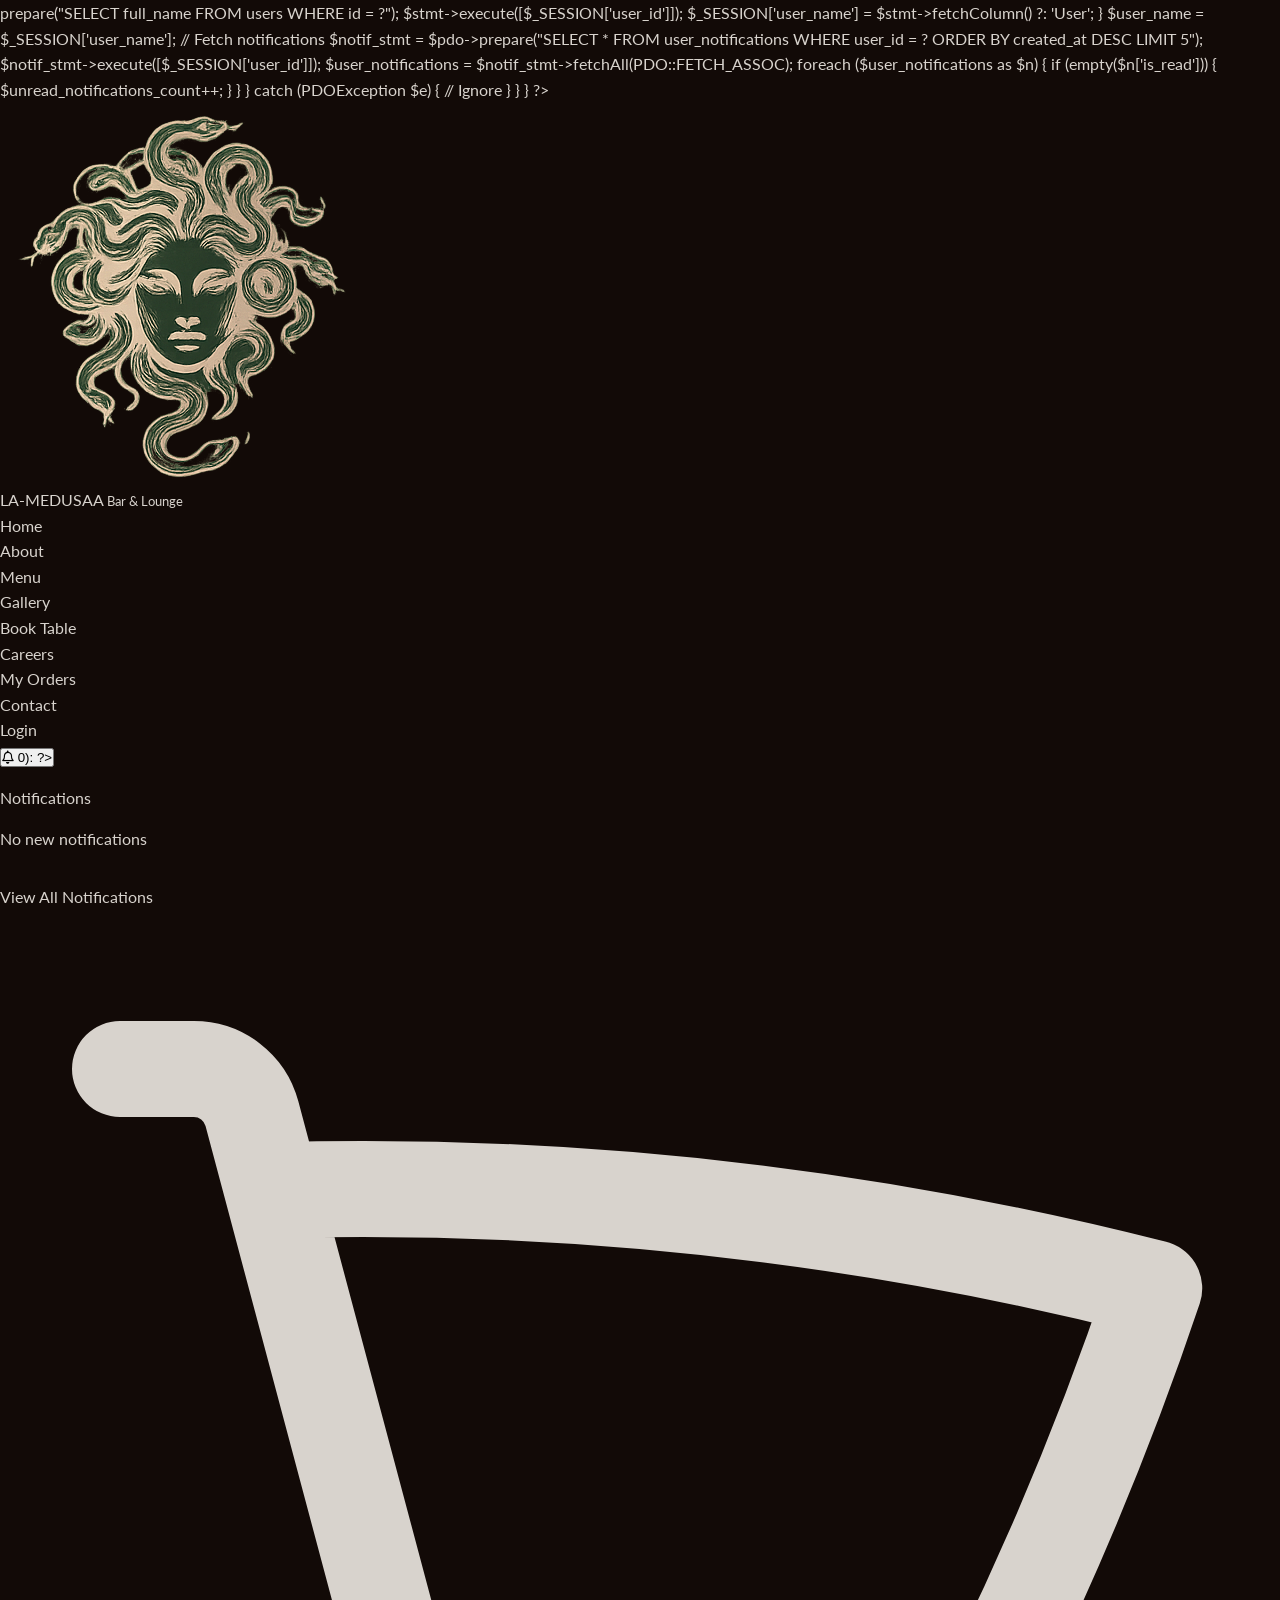
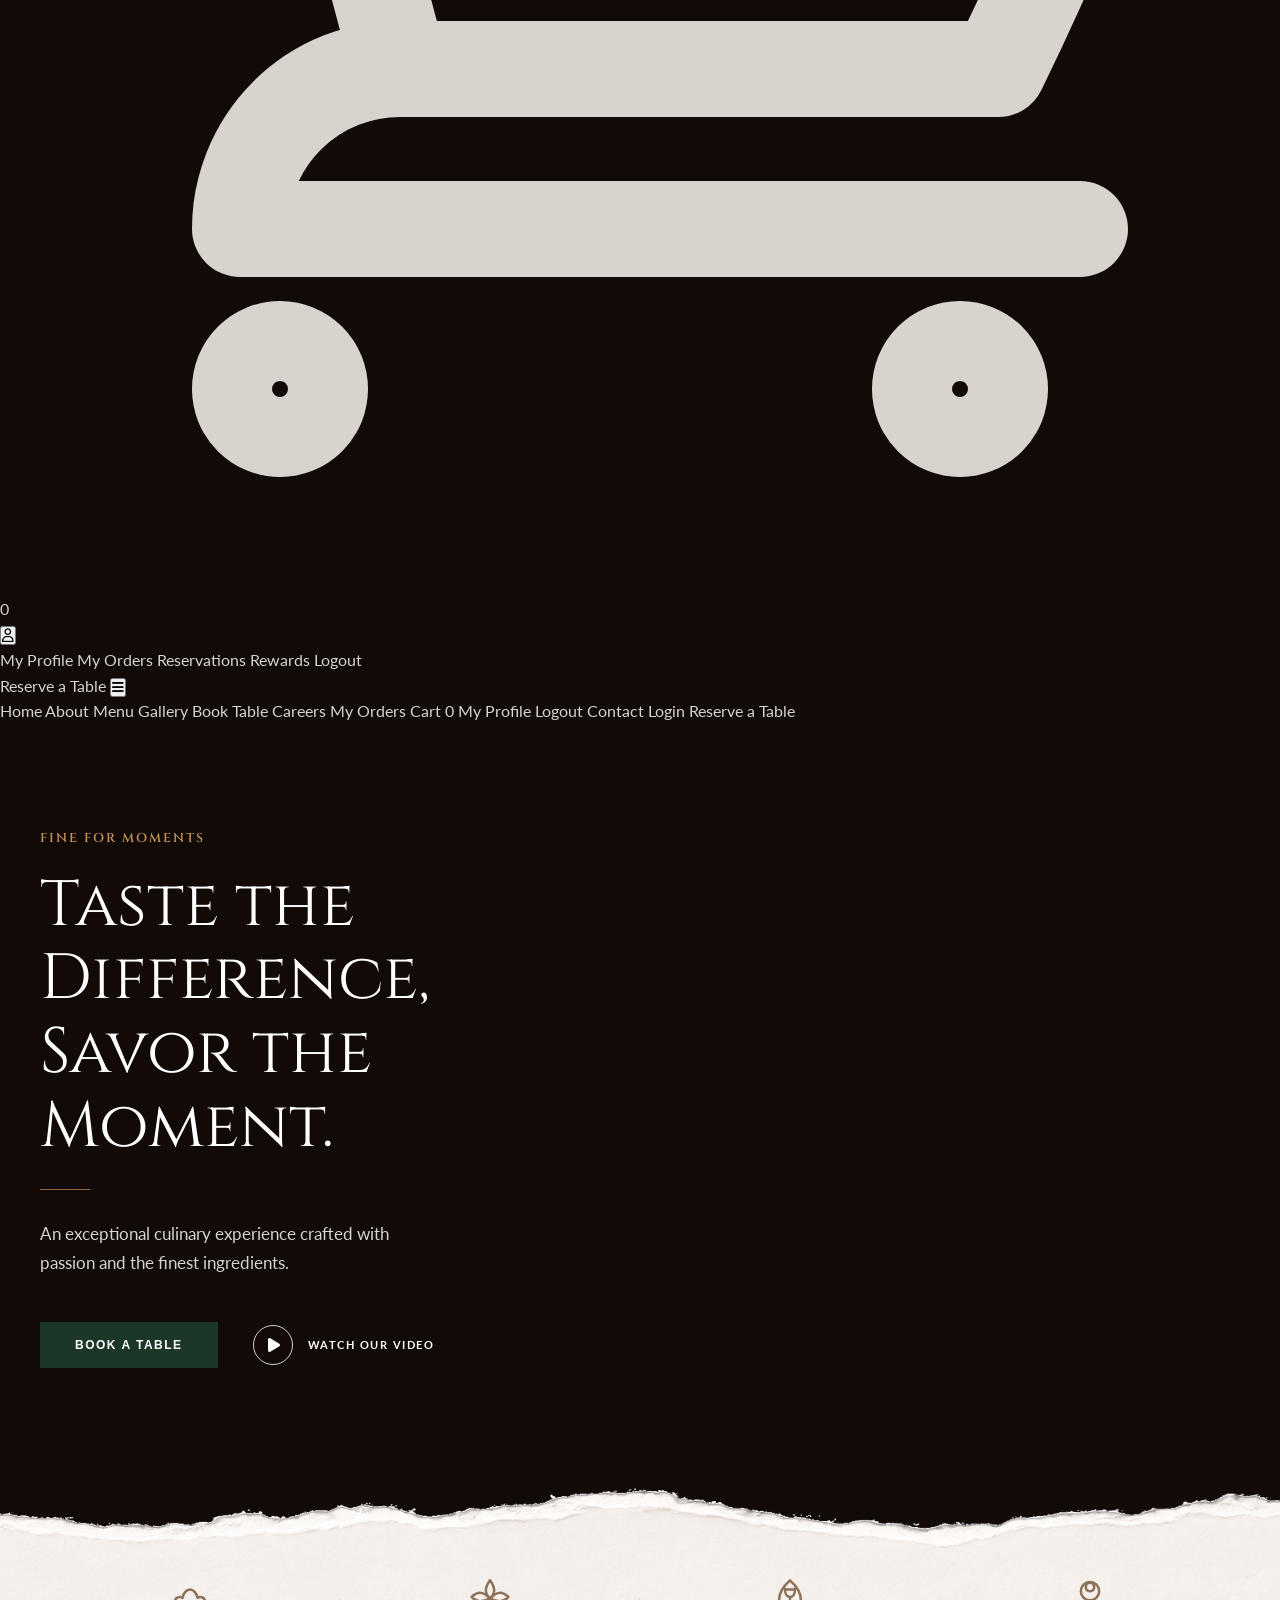
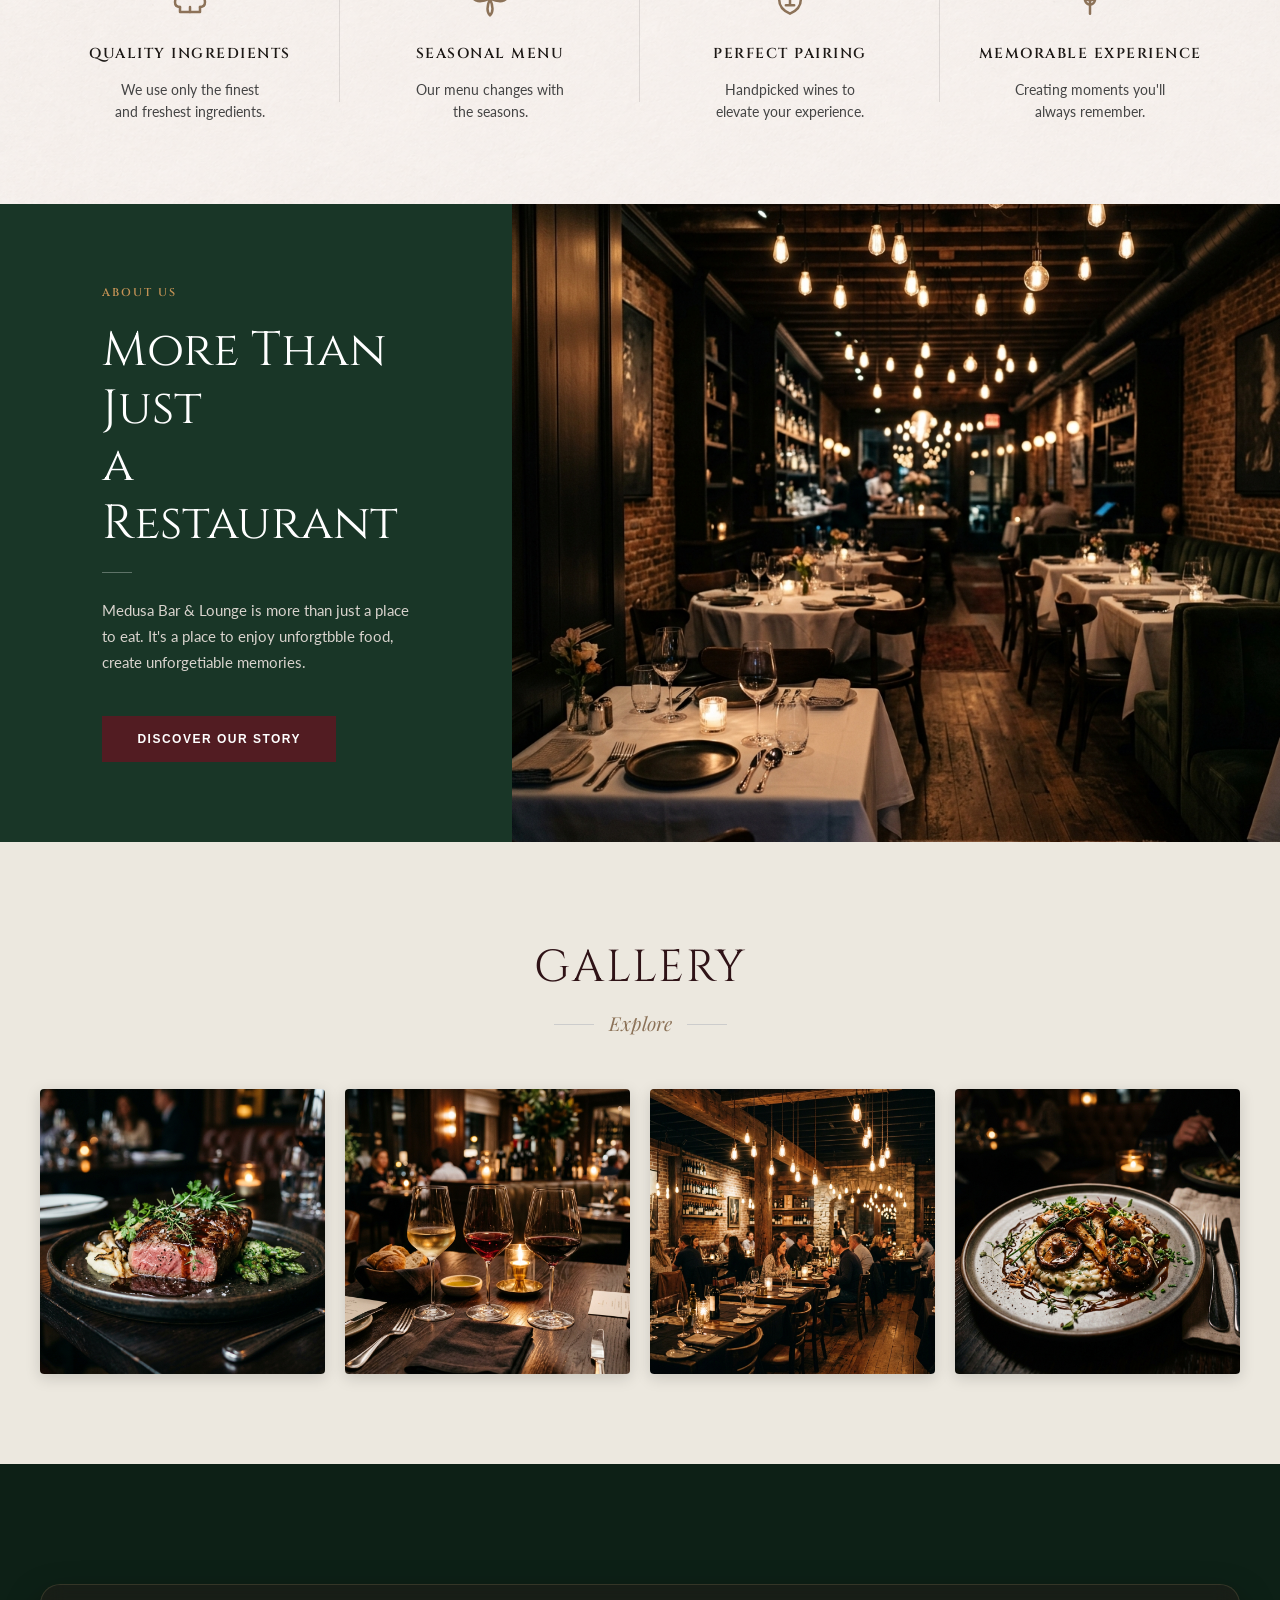
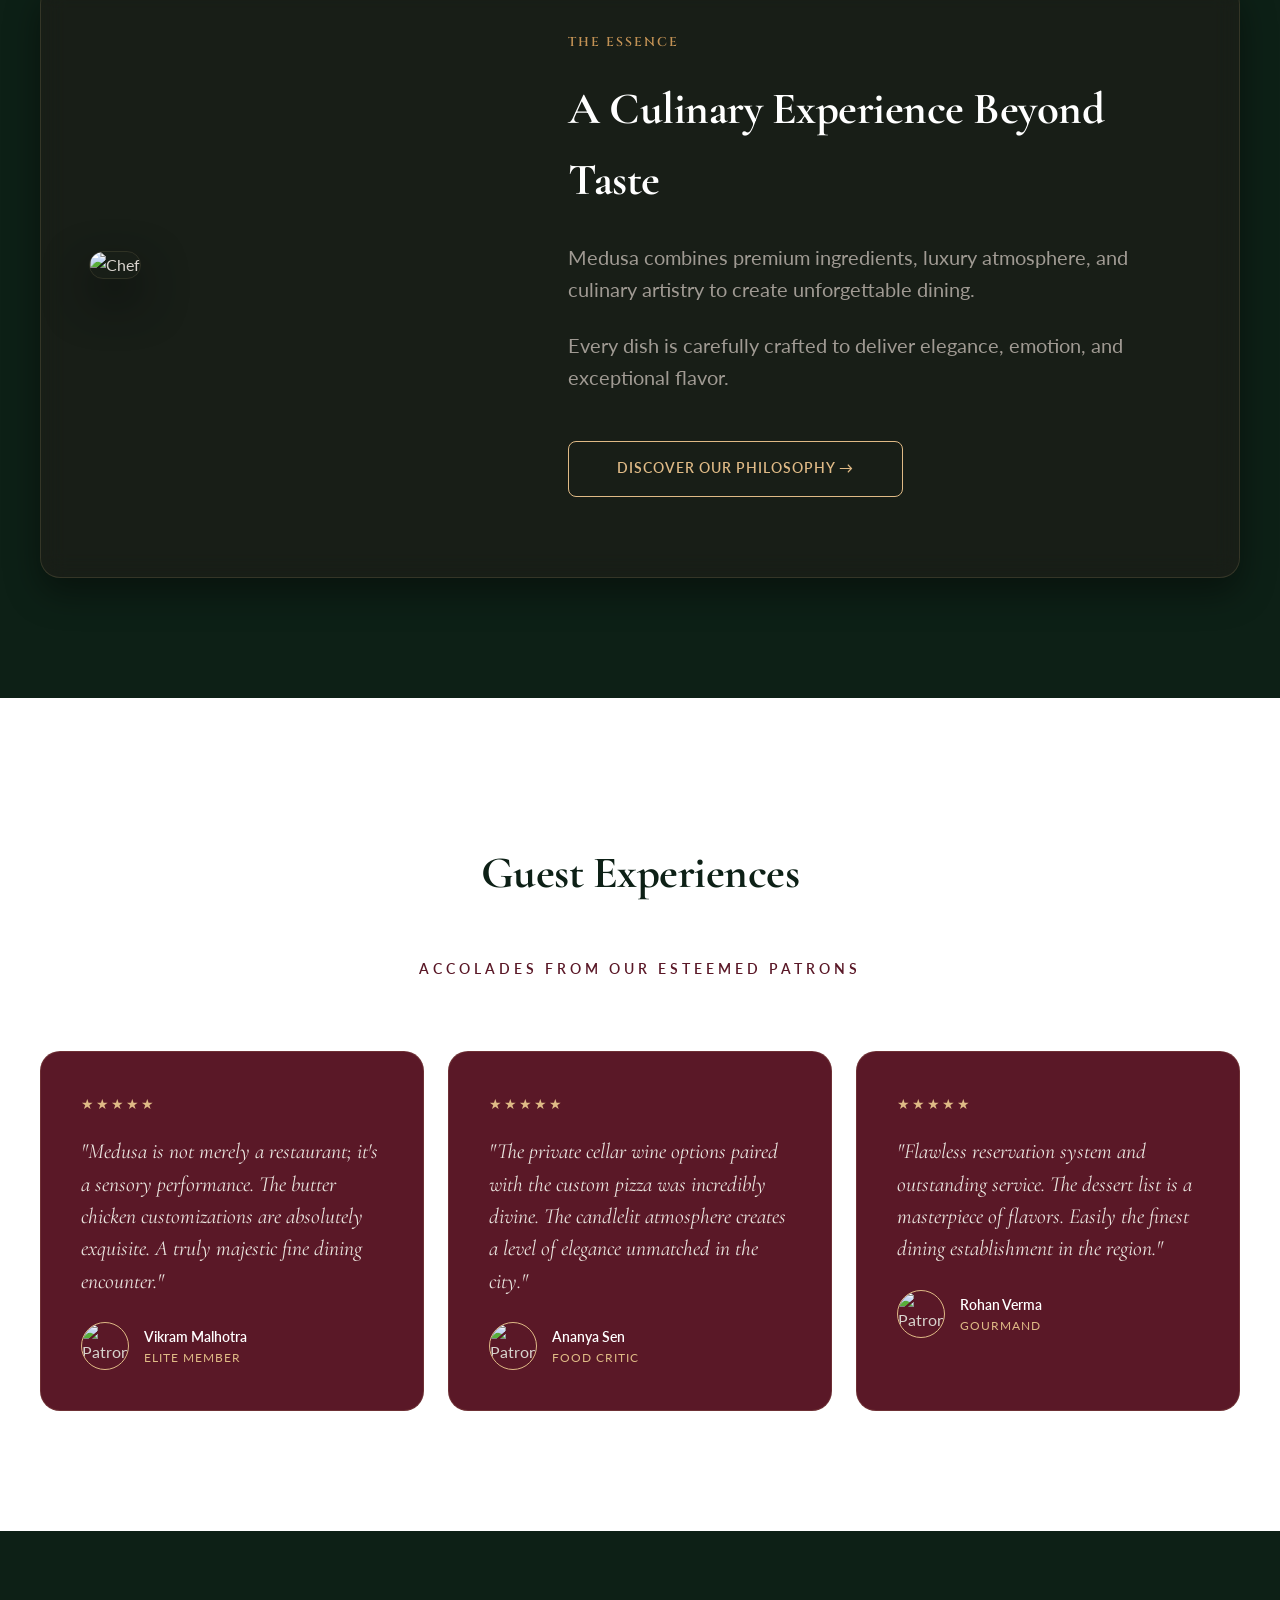
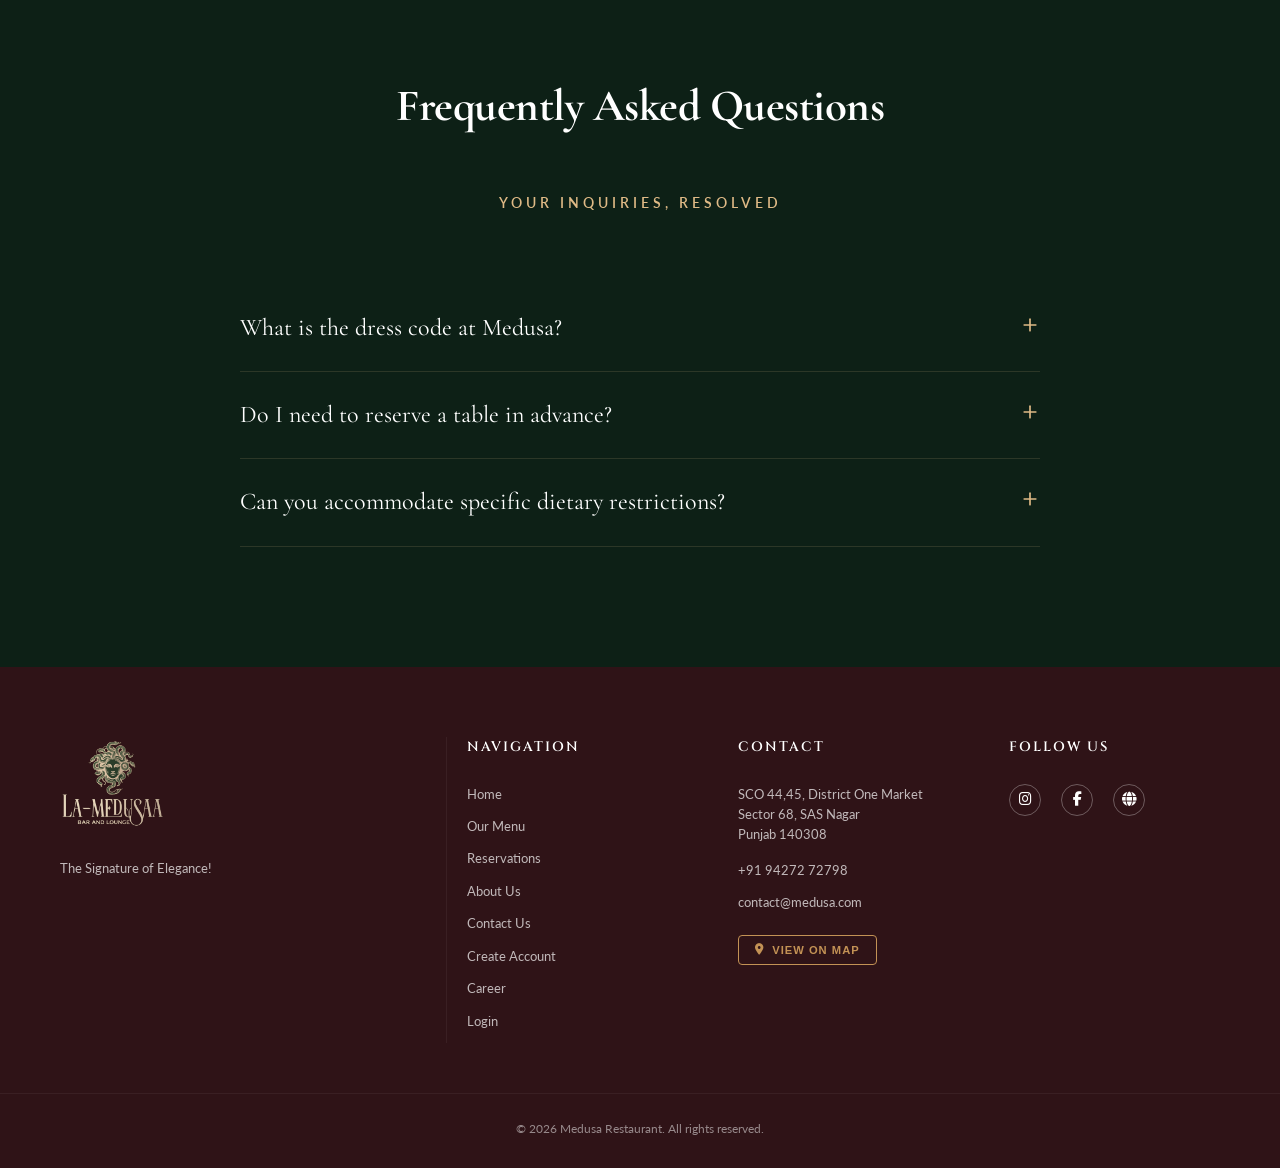
==== commit 6a6b27d8: "nav bar" ====
--- a/index.html
+++ b/index.html
@@ -1148,6 +1148,28 @@
             color: #A8A196;
         }
     </style>
+
+    <!-- Navbar Performance Optimization Links -->
+    <link href="https://fonts.googleapis.com/css2?family=Cormorant+Garamond:ital,wght@0,300;0,400;0,500;0,600;1,400&family=Jost:wght@300;400;500;600&display=swap" rel="stylesheet">
+    <link rel="stylesheet" href="assets/css/components.css">
+    <script src="https://cdn.tailwindcss.com"></script>
+    <script>
+        if (typeof tailwind !== 'undefined') {
+            tailwind.config = {
+                corePlugins: {
+                    preflight: false
+                },
+                theme: {
+                    extend: {
+                        colors: {
+                            gold: '#b8973a',
+                            'gold-light': '#d4af5a',
+                        }
+                    }
+                }
+            };
+        }
+    </script>
 </head>
 
 <body>
--- a/assets/css/components.css
+++ b/assets/css/components.css
@@ -0,0 +1,261 @@
+/* ==========================================
+   BUTTONS
+   ========================================== */
+.btn-premium {
+    background: var(--gold);
+    color: #0c0a0a;
+    border: none;
+    padding: 12px 24px;
+    border-radius: 8px;
+    font-weight: 600;
+    font-size: 0.95rem;
+    transition: var(--transition);
+    cursor: pointer;
+}
+
+.btn-premium:hover {
+    background: var(--gold-light);
+    transform: translateY(-2px);
+    box-shadow: 0 8px 20px rgba(223, 186, 134, 0.2);
+}
+
+.btn-premium:active {
+    transform: translateY(0);
+}
+
+/* ==========================================
+   TITLES
+   ========================================== */
+.section-title {
+    font-size: 2.8rem;
+    text-align: center;
+    margin-top: 20px;
+    margin-bottom: 50px;
+    font-weight: 700;
+    letter-spacing: -0.5px;
+    color: #ffffff;
+}
+
+/* ==========================================
+   PREMIUM NAVBAR
+   ========================================== */
+.navbar {
+    background: #0a0a0a !important;
+    padding: 18px 0;
+    border-bottom: 1px solid rgba(255, 255, 255, 0.04);
+}
+
+.navbar-brand {
+    font-size: 1.65rem;
+    font-weight: 700;
+    color: var(--gold) !important;
+    font-family: 'Playfair Display', serif;
+    display: flex;
+    align-items: center;
+    gap: 8px;
+}
+
+.navbar .btn-outline-light {
+    border-radius: 20px;
+    padding: 6px 18px;
+    font-size: 0.88rem;
+    font-weight: 500;
+    color: #f3f3f3;
+    border: 1px solid rgba(255, 255, 255, 0.15);
+    background: rgba(255, 255, 255, 0.02);
+    transition: var(--transition);
+}
+
+.navbar .btn-outline-light:hover {
+    background: rgba(255, 255, 255, 0.08);
+    border-color: rgba(255, 255, 255, 0.3);
+    color: #ffffff !important;
+    transform: translateY(-1px);
+}
+
+/* ==========================================
+   PREMIUM MENU CARDS
+   ========================================== */
+#menuContainer {
+    margin-top: 30px;
+}
+
+.menu-card {
+    background: var(--bg-secondary);
+    border: 1px solid rgba(255, 255, 255, 0.05);
+    border-radius: 24px;
+    overflow: hidden;
+    transition: var(--transition);
+    box-shadow: 0 15px 40px rgba(0, 0, 0, 0.4);
+    height: 100%;
+    display: flex;
+    flex-direction: column;
+}
+
+.menu-card:hover {
+    transform: translateY(-8px);
+    box-shadow: 0 25px 50px rgba(0, 0, 0, 0.6);
+    border-color: rgba(223, 186, 134, 0.2);
+}
+
+.menu-card-img {
+    overflow: hidden;
+    height: 240px;
+    position: relative;
+}
+
+.menu-card-img img {
+    width: 100%;
+    height: 100%;
+    object-fit: cover;
+    transition: transform 0.6s cubic-bezier(0.25, 0.8, 0.25, 1);
+}
+
+.menu-card:hover .menu-card-img img {
+    transform: scale(1.05);
+}
+
+.menu-card-body {
+    padding: 28px;
+    display: flex;
+    flex-direction: column;
+    flex-grow: 1;
+}
+
+.menu-title {
+    font-size: 1.55rem;
+    font-weight: 600;
+    margin-bottom: 12px;
+    color: #ffffff;
+}
+
+.menu-description {
+    color: var(--gray);
+    font-size: 0.92rem;
+    line-height: 1.55;
+    margin-bottom: 20px;
+    flex-grow: 1;
+}
+
+.menu-price {
+    color: var(--gold);
+    font-size: 1.35rem;
+    font-weight: 700;
+    margin-bottom: 22px;
+    font-family: 'Plus Jakarta Sans', sans-serif;
+}
+
+.cart-controls {
+    margin-top: auto;
+}
+
+/* ==========================================
+   QUANTITY CONTROLLERS
+   ========================================== */
+.quantity-controller {
+    display: flex;
+    align-items: center;
+    justify-content: space-between;
+    background: rgba(255, 255, 255, 0.03);
+    border: 1px solid rgba(255, 255, 255, 0.08);
+    border-radius: 8px;
+    padding: 4px;
+}
+
+.qty-btn {
+    width: 36px;
+    height: 36px;
+    border: none;
+    border-radius: 6px;
+    background: var(--gold);
+    color: #0c0a0a;
+    font-size: 1.1rem;
+    font-weight: bold;
+    display: flex;
+    align-items: center;
+    justify-content: center;
+    transition: var(--transition);
+    cursor: pointer;
+}
+
+.qty-btn:hover {
+    background: var(--gold-light);
+    transform: scale(1.05);
+}
+
+.qty-number {
+    font-size: 1.05rem;
+    font-weight: 600;
+    color: #ffffff;
+}
+
+/* ==========================================
+   FLOATING CART
+   ========================================== */
+.floating-cart-box {
+    position: fixed;
+    right: 30px;
+    bottom: 30px;
+    width: 300px;
+    background: #0f0e0e;
+    border: 1px solid rgba(255, 255, 255, 0.08);
+    border-radius: 16px;
+    padding: 20px;
+    z-index: 999;
+    box-shadow: 0 20px 50px rgba(0, 0, 0, 0.7);
+    transition: var(--transition);
+}
+
+.floating-cart-box:hover {
+    transform: translateY(-4px);
+    box-shadow: 0 25px 60px rgba(0, 0, 0, 0.8);
+    border-color: rgba(223, 186, 134, 0.15);
+}
+
+.floating-cart-header {
+    display: flex;
+    justify-content: space-between;
+    align-items: center;
+    margin-bottom: 12px;
+    font-size: 0.95rem;
+    font-weight: 600;
+    color: var(--white);
+}
+
+.floating-cart-header span:first-child {
+    opacity: 0.9;
+}
+
+#floatingCartCount {
+    color: var(--gold);
+    font-weight: 700;
+    font-size: 0.95rem;
+}
+
+.floating-cart-total {
+    font-size: 1.5rem;
+    font-weight: 700;
+    color: #ffffff;
+    margin-bottom: 18px;
+}
+
+.floating-cart-btn {
+    display: block;
+    width: 100%;
+    text-align: center;
+    background: var(--gold);
+    color: #0c0a0a;
+    padding: 12px;
+    border-radius: 8px;
+    font-weight: 700;
+    font-size: 0.95rem;
+    transition: var(--transition);
+    border: none;
+    cursor: pointer;
+}
+
+.floating-cart-btn:hover {
+    background: var(--gold-light);
+    color: #0c0a0a;
+    box-shadow: 0 6px 15px rgba(223, 186, 134, 0.15);
+}
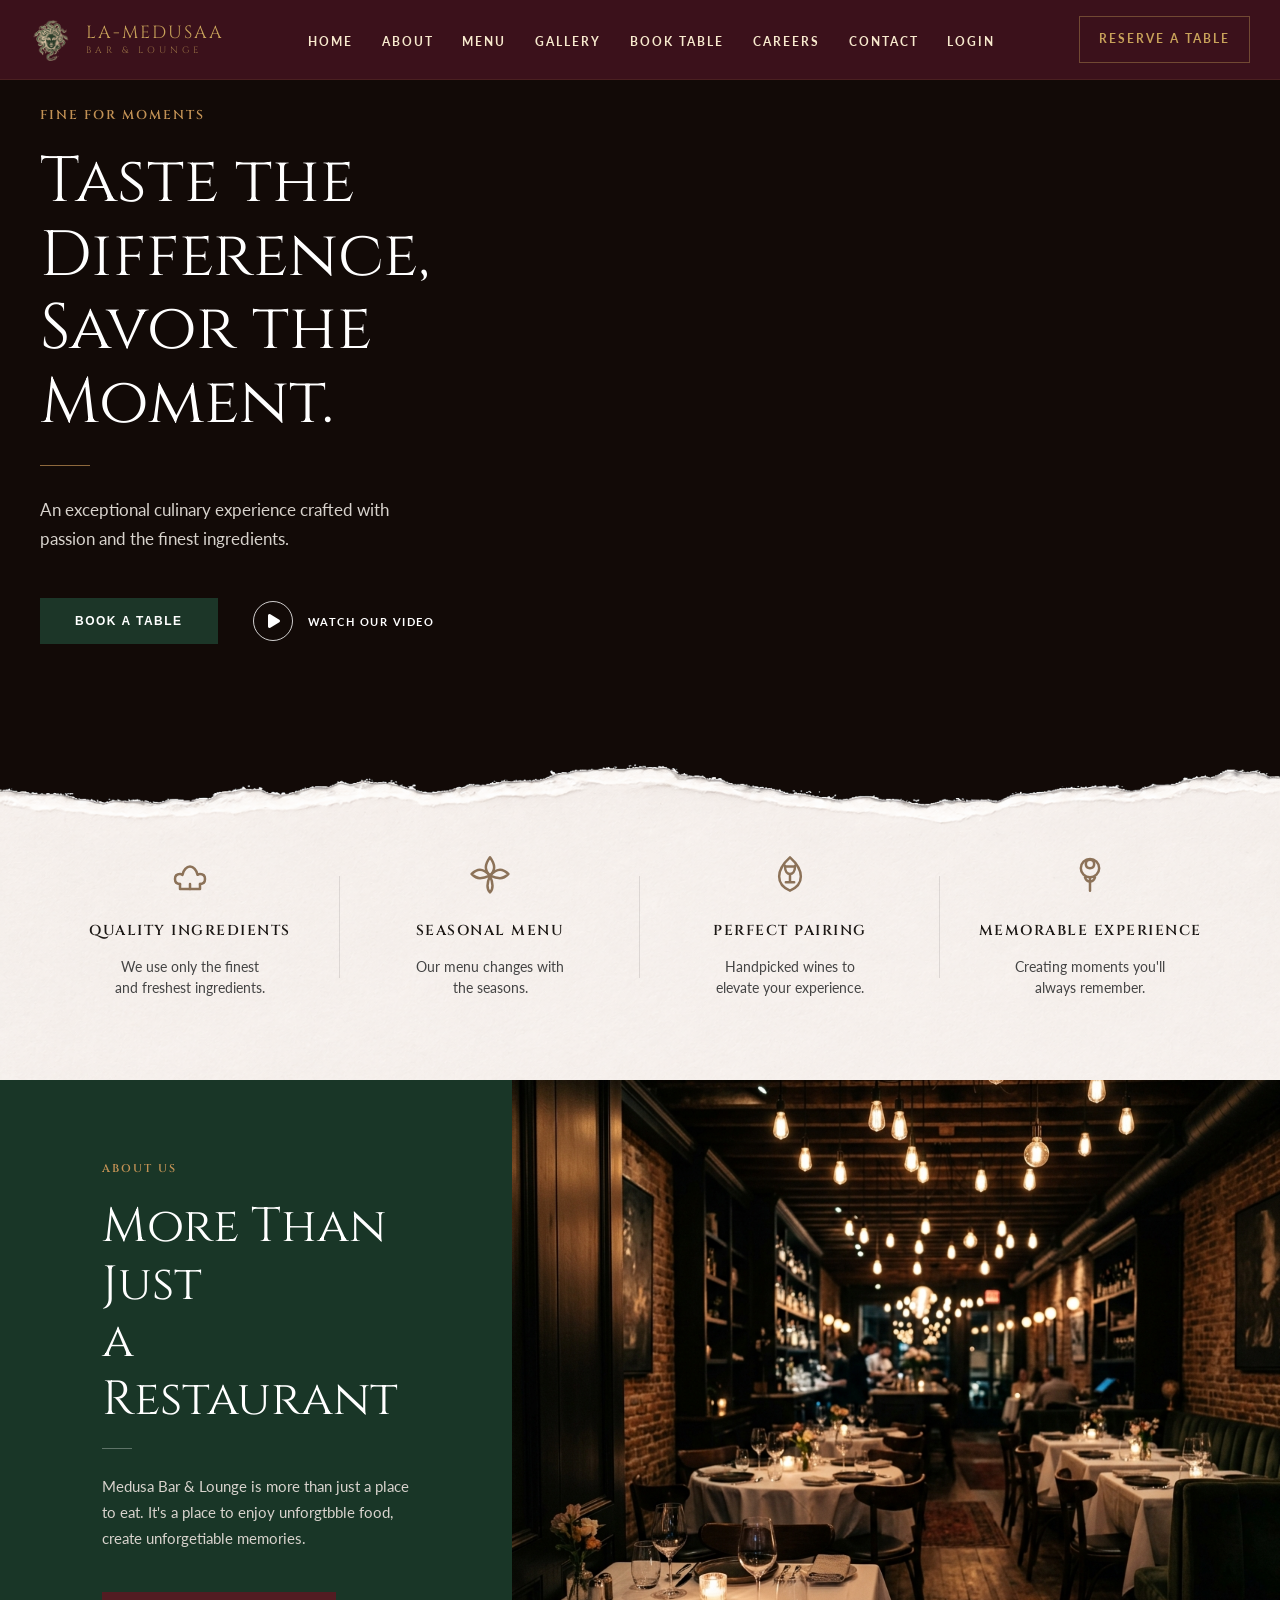
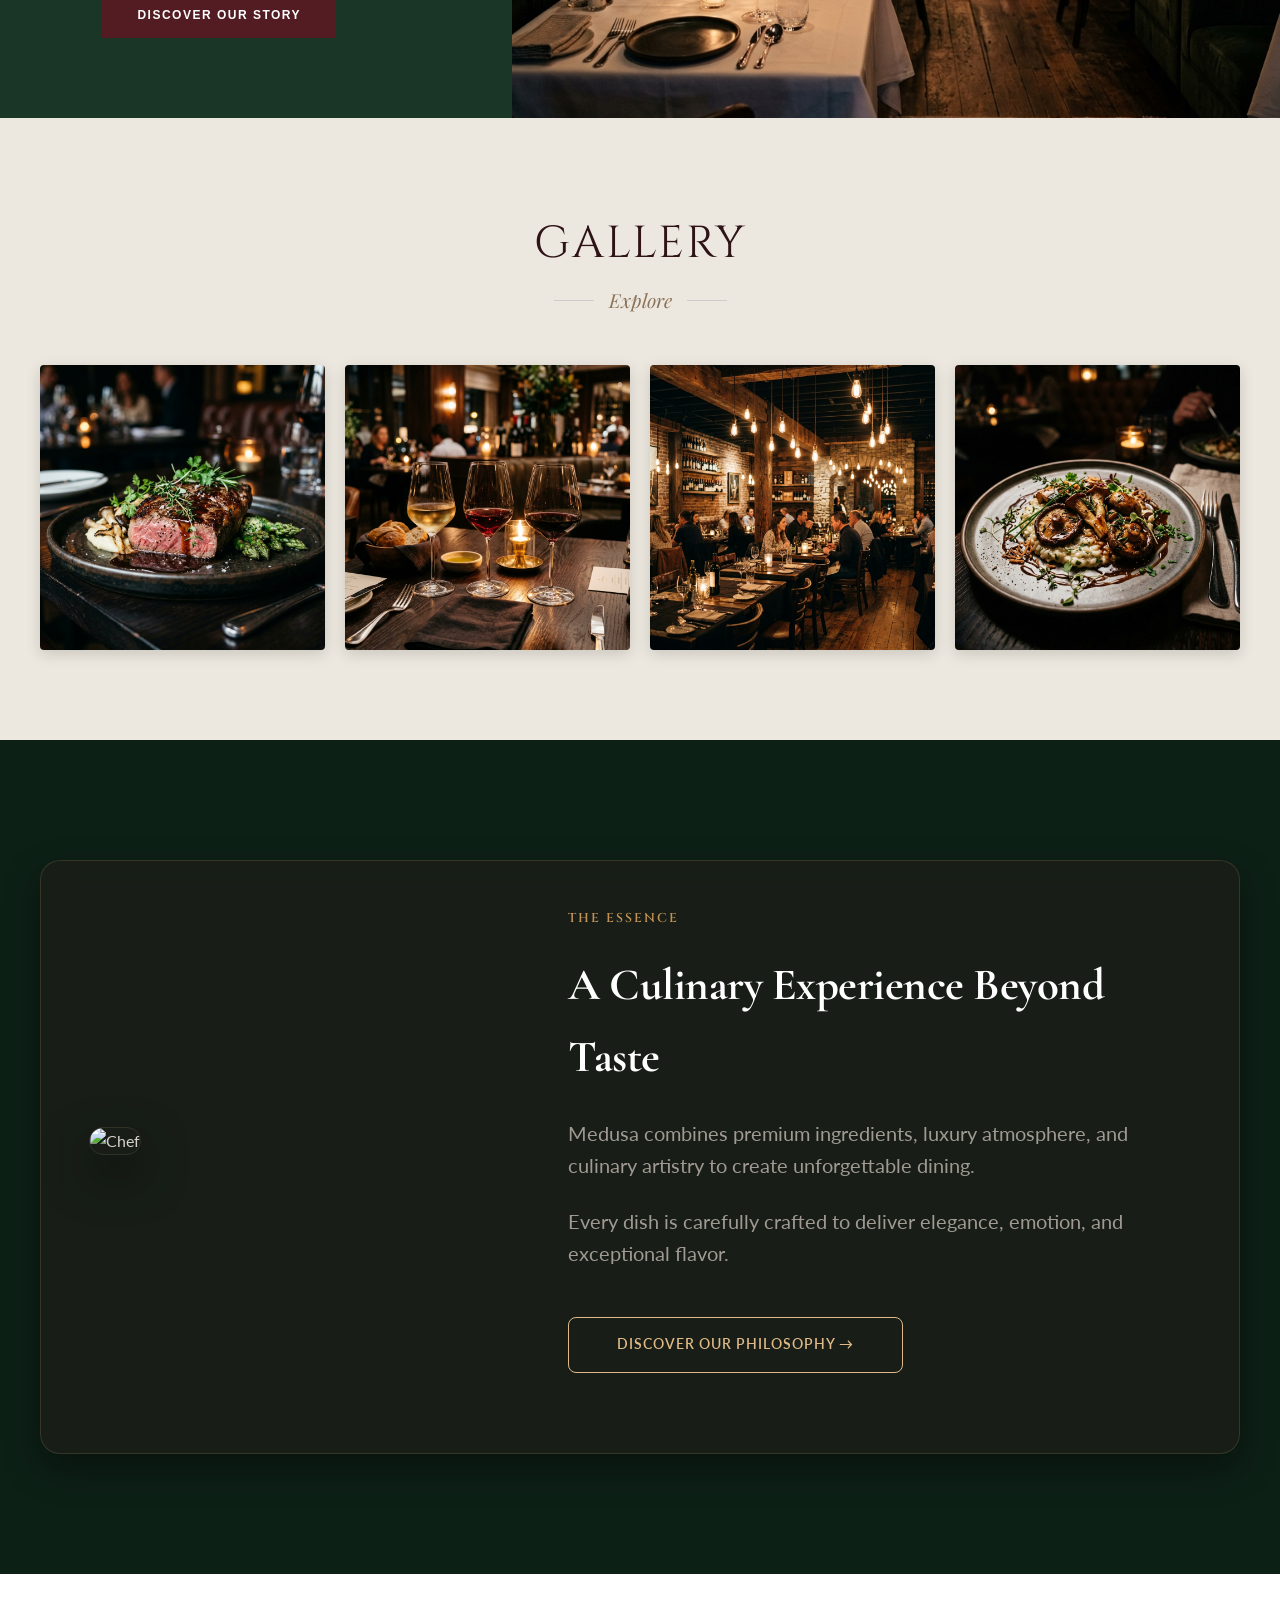
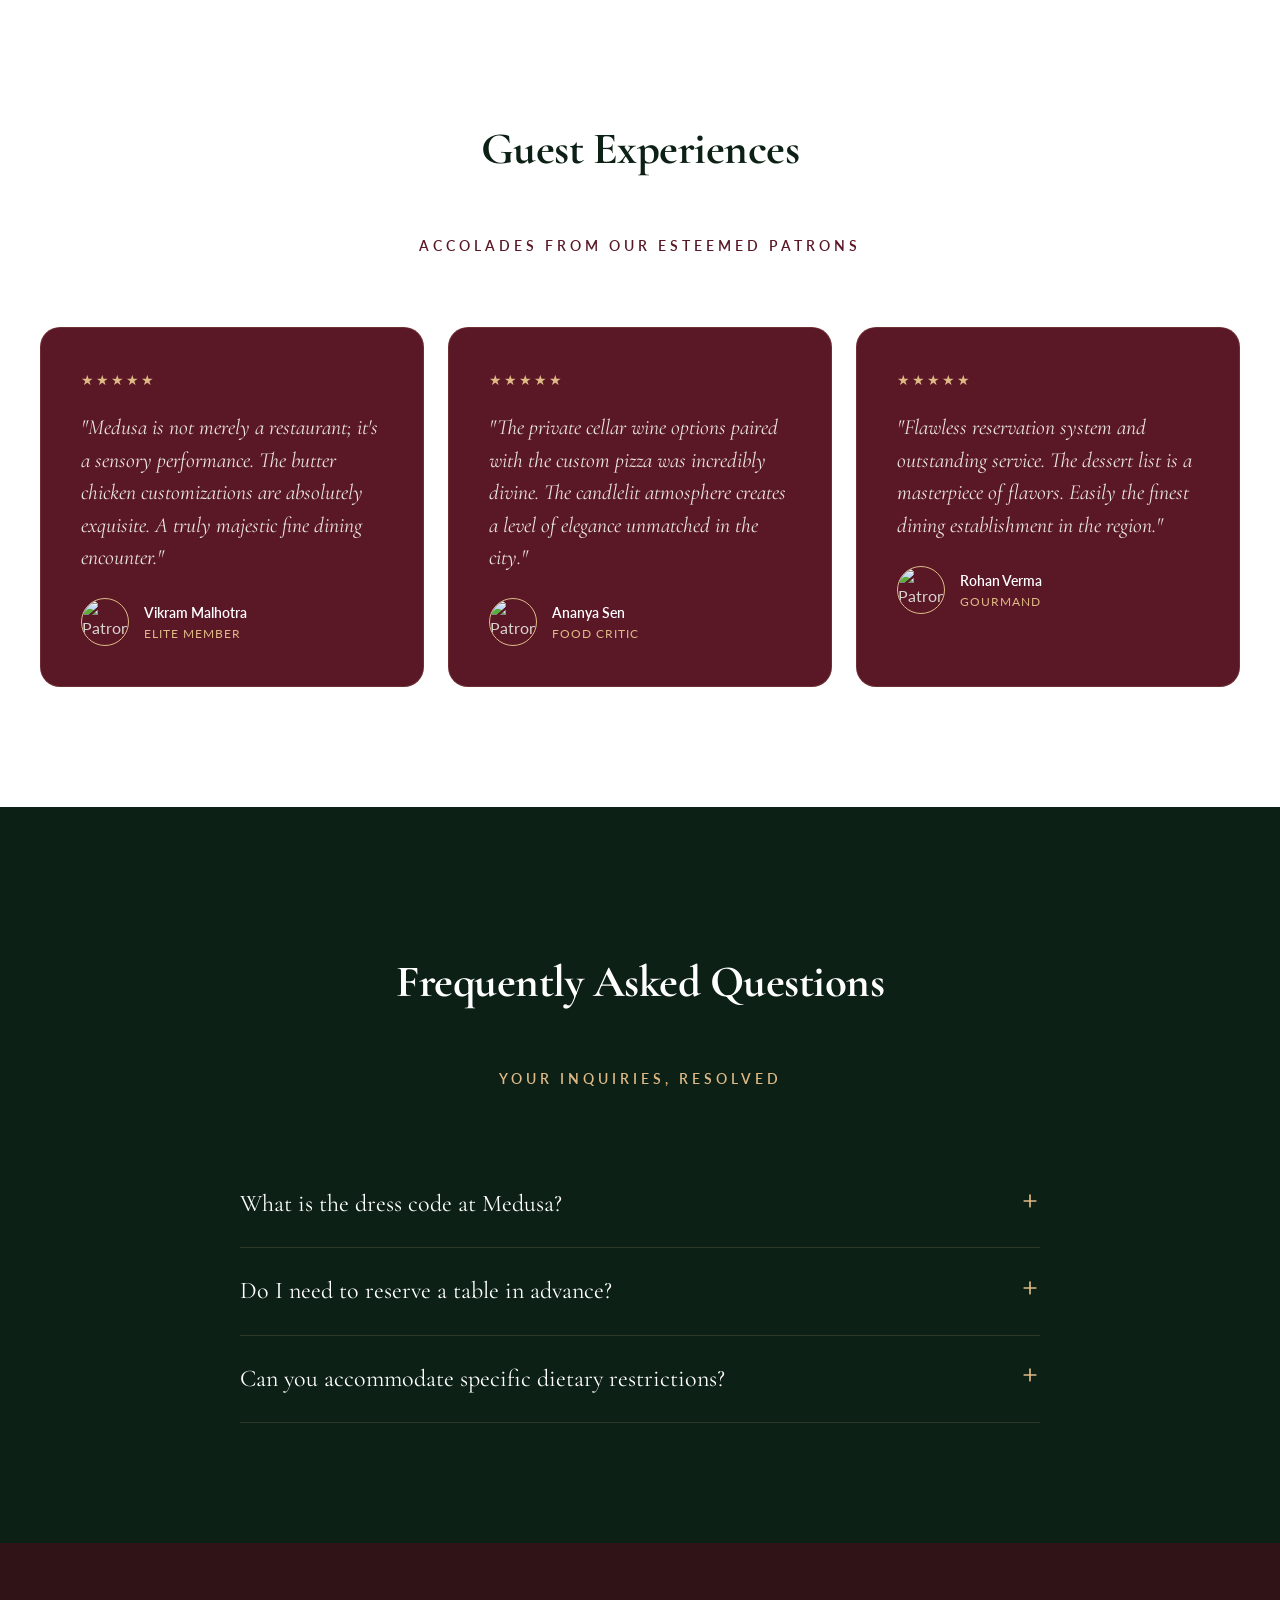
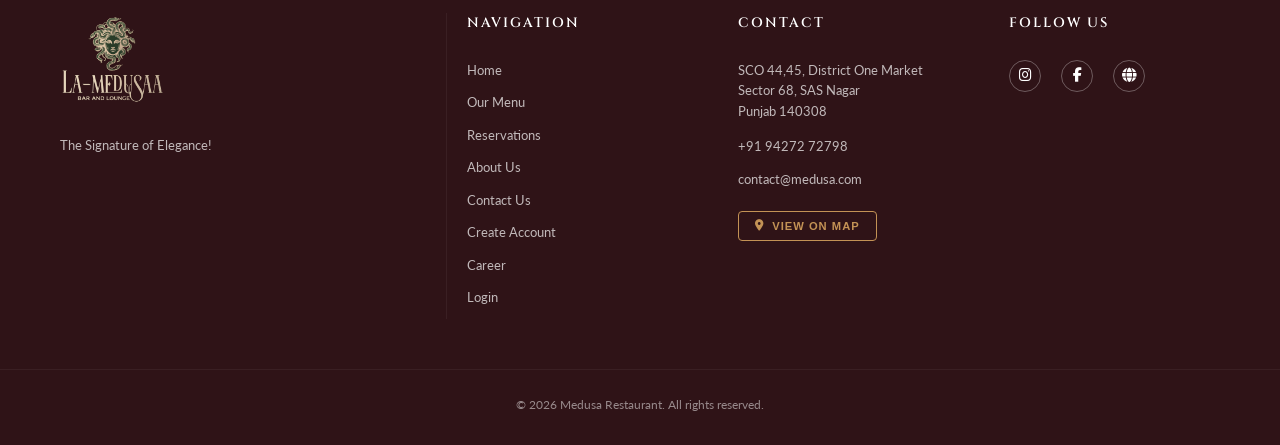
==== commit 941a81f6: "fixed some console and nav bar issue and admin panel issue also" ====
--- a/index.html
+++ b/index.html
@@ -104,6 +104,239 @@
 
         .nav-links a:hover {
             color: var(--text-gold);
+        }
+
+        /* Static navbar fallback styles */
+        #main-navbar {
+            position: fixed;
+            top: 0;
+            left: 0;
+            width: 100%;
+            z-index: 999;
+            display: flex;
+            align-items: center;
+            justify-content: space-between;
+            padding: 0 30px;
+            height: 80px;
+            background-color: #3B111B;
+            border-bottom: 1px solid rgba(200, 162, 90, 0.1);
+        }
+
+        #main-navbar .nav-link-item {
+            font-size: 0.75rem;
+            font-weight: 700;
+            letter-spacing: 2px;
+            text-transform: uppercase;
+            color: #F8EACE;
+            transition: color 0.25s ease;
+        }
+
+        #main-navbar .nav-link-item:hover {
+            color: #C8A25A;
+        }
+
+        #nav-mobile-toggle {
+            display: none;
+            background: transparent;
+            border: none;
+            color: #F8EACE;
+            cursor: pointer;
+            font-size: 1.2rem;
+            padding: 0.45rem;
+        }
+
+        #nav-mobile-drawer {
+            display: none;
+            position: fixed;
+            inset: 80px 0 0;
+            z-index: 990;
+            background: rgba(59, 17, 27, 0.95);
+            backdrop-filter: blur(12px);
+            flex-direction: column;
+            align-items: center;
+            justify-content: flex-start;
+            padding: 2rem 1.5rem;
+            gap: 1.25rem;
+            overflow-y: auto;
+        }
+
+        #nav-mobile-drawer.show {
+            display: flex;
+        }
+
+        #nav-mobile-drawer a {
+            color: #F8EACE;
+            font-size: 0.9rem;
+            font-weight: 700;
+            letter-spacing: 2px;
+            text-transform: uppercase;
+            text-decoration: none;
+        }
+
+        .hidden {
+            display: none !important;
+        }
+
+        #nav-mobile-drawer a:hover {
+            color: #C8A25A;
+        }
+
+        .navbar-spacer {
+            height: 80px;
+            width: 100%;
+            pointer-events: none;
+        }
+
+        .navbar-wrapper {
+            position: fixed;
+            top: 0;
+            left: 0;
+            width: 100%;
+            z-index: 999;
+            display: flex;
+            align-items: center;
+            justify-content: space-between;
+            padding: 0 30px;
+            min-height: 80px;
+            background-color: #3B111B;
+            border-bottom: 1px solid rgba(200, 162, 90, 0.1);
+        }
+
+        .navbar-brand-link {
+            display: flex;
+            align-items: center;
+            gap: 0.9rem;
+            color: #F8EACE;
+            text-decoration: none;
+        }
+
+        .navbar-brand-logo {
+            width: 42px;
+            height: 42px;
+            object-fit: contain;
+        }
+
+        .navbar-brand-text {
+            display: flex;
+            flex-direction: column;
+            color: #C8A25A;
+            font-family: var(--font-serif);
+            font-size: 1.1rem;
+            letter-spacing: 2px;
+            text-transform: uppercase;
+            line-height: 1.1;
+        }
+
+        .navbar-brand-text small {
+            display: block;
+            margin-top: 2px;
+            font-size: 0.58rem;
+            letter-spacing: 4px;
+            font-weight: 400;
+            color: rgba(200, 162, 90, 0.65);
+        }
+
+        .desktop-nav {
+            display: flex;
+            gap: 1.8rem;
+            align-items: center;
+            list-style: none;
+            margin: 0;
+            padding: 0;
+        }
+
+        .nav-actions {
+            display: flex;
+            align-items: center;
+            gap: 1rem;
+        }
+
+        .reserve-link {
+            display: inline-flex;
+            align-items: center;
+            justify-content: center;
+            padding: 0.8rem 1.2rem;
+            border: 1px solid rgba(200, 162, 90, 0.38);
+            color: #C8A25A;
+            text-transform: uppercase;
+            letter-spacing: 2px;
+            font-size: 0.72rem;
+            font-weight: 700;
+            background: transparent;
+            transition: background-color 0.25s ease, border-color 0.25s ease;
+        }
+
+        .reserve-link:hover {
+            background: rgba(200, 162, 90, 0.08);
+        }
+
+        .mobile-toggle {
+            display: none;
+            background: transparent;
+            border: none;
+            color: #F8EACE;
+            cursor: pointer;
+            font-size: 1.2rem;
+            padding: 0.45rem;
+        }
+
+        .mobile-drawer {
+            display: none;
+            position: fixed;
+            inset: 80px 0 0;
+            z-index: 990;
+            background: rgba(59, 17, 27, 0.95);
+            backdrop-filter: blur(12px);
+            flex-direction: column;
+            align-items: center;
+            justify-content: flex-start;
+            padding: 2rem 1.5rem;
+            gap: 1.25rem;
+            overflow-y: auto;
+        }
+
+        .mobile-drawer.show {
+            display: flex;
+        }
+
+        .mobile-drawer a {
+            width: 100%;
+            color: #F8EACE;
+            font-size: 0.95rem;
+            font-weight: 700;
+            letter-spacing: 2px;
+            text-transform: uppercase;
+            text-decoration: none;
+            text-align: center;
+            padding: 0.9rem 0;
+        }
+
+        .mobile-drawer a:hover {
+            color: #C8A25A;
+        }
+
+        @media (max-width: 1024px) {
+            .desktop-nav {
+                display: none;
+            }
+            .mobile-toggle {
+                display: inline-flex;
+            }
+            .reserve-link {
+                display: none;
+            }
+        }
+
+        @media (max-width: 768px) {
+            .navbar-wrapper {
+                padding: 0 18px;
+            }
+        }
+
+        @media (max-width: 768px) {
+            #main-navbar {
+                padding: 0 18px;
+            }
         }
 
         .btn-outline {
@@ -1152,6 +1385,15 @@
     <!-- Navbar Performance Optimization Links -->
     <link href="https://fonts.googleapis.com/css2?family=Cormorant+Garamond:ital,wght@0,300;0,400;0,500;0,600;1,400&family=Jost:wght@300;400;500;600&display=swap" rel="stylesheet">
     <link rel="stylesheet" href="assets/css/components.css">
+    <script>
+        const originalWarn = console.warn;
+        console.warn = function(...args) {
+            if (args[0] && typeof args[0] === 'string' && args[0].includes('cdn.tailwindcss.com should not be used in production')) {
+                return;
+            }
+            originalWarn.apply(console, args);
+        };
+    </script>
     <script src="https://cdn.tailwindcss.com"></script>
     <script>
         if (typeof tailwind !== 'undefined') {
@@ -1175,8 +1417,45 @@
 <body>
 
     <!-- Header -->
-    <div id="navbar-placeholder"></div>
-    <script src="assets/js/navbar.js" defer></script>
+    <nav id="main-navbar" class="navbar-wrapper">
+        <a href="index.html" class="navbar-brand-link">
+            <img src="assets/images/medusaa2(onlylogo).png" alt="Logo" class="navbar-brand-logo">
+            <div class="navbar-brand-text">
+                LA-MEDUSAA
+                <small>Bar & Lounge</small>
+            </div>
+        </a>
+
+        <ul class="desktop-nav nav-links">
+            <li><a href="index.html" class="nav-link-item">Home</a></li>
+            <li><a href="about.html" class="nav-link-item">About</a></li>
+            <li><a href="menutest.html" class="nav-link-item">Menu</a></li>
+            <li><a href="gallery.php" class="nav-link-item">Gallery</a></li>
+            <li><a href="book-table-test.html" class="nav-link-item">Book Table</a></li>
+            <li><a href="career.html" class="nav-link-item">Careers</a></li>
+            <li><a href="contact.html" class="nav-link-item">Contact</a></li>
+            <li><a href="login.html" class="nav-link-item">Login</a></li>
+        </ul>
+
+        <div class="nav-actions">
+            <a href="book-table-test.html" class="reserve-link">Reserve a Table</a>
+            <button id="nav-mobile-toggle" class="mobile-toggle" aria-label="Open navigation">
+                <i class="fa-solid fa-bars"></i>
+            </button>
+        </div>
+    </nav>
+    <div id="nav-mobile-drawer" class="hidden mobile-drawer">
+        <a href="index.html" class="nav-link-item text-sm font-semibold tracking-[2px] uppercase text-[#F8EACE] hover:text-[#C8A25A] transition-colors no-underline">Home</a>
+        <a href="about.html" class="nav-link-item text-sm font-semibold tracking-[2px] uppercase text-[#F8EACE] hover:text-[#C8A25A] transition-colors no-underline">About</a>
+        <a href="menutest.html" class="nav-link-item text-sm font-semibold tracking-[2px] uppercase text-[#F8EACE] hover:text-[#C8A25A] transition-colors no-underline">Menu</a>
+        <a href="gallery.php" class="nav-link-item text-sm font-semibold tracking-[2px] uppercase text-[#F8EACE] hover:text-[#C8A25A] transition-colors no-underline">Gallery</a>
+        <a href="book-table-test.html" class="nav-link-item text-sm font-semibold tracking-[2px] uppercase text-[#F8EACE] hover:text-[#C8A25A] transition-colors no-underline">Book Table</a>
+        <a href="career.html" class="nav-link-item text-sm font-semibold tracking-[2px] uppercase text-[#F8EACE] hover:text-[#C8A25A] transition-colors no-underline">Careers</a>
+        <a href="contact.html" class="nav-link-item text-sm font-semibold tracking-[2px] uppercase text-[#F8EACE] hover:text-[#C8A25A] transition-colors no-underline">Contact</a>
+        <a href="login.html" class="nav-link-item text-sm font-semibold tracking-[2px] uppercase text-[#F8EACE] hover:text-[#C8A25A] transition-colors no-underline">Login</a>
+        <a href="book-table-test.html" class="text-xs font-semibold tracking-[2px] uppercase text-[#C8A25A] border border-[#C8A25A]/60 px-6 py-2.5 hover:bg-[#C8A25A]/10 transition-all no-underline mt-4">Reserve a Table</a>
+    </div>
+    <div class="h-20 w-full pointer-events-none"></div>
 
     <!-- Hero Section -->
     <section class="hero">
@@ -1570,6 +1849,47 @@
                 revealObserver.observe(element);
             });
         });
+
+        // --- Mobile Navbar Toggle ---
+        (function() {
+            const toggleBtn = document.getElementById('nav-mobile-toggle');
+            const drawer = document.getElementById('nav-mobile-drawer');
+
+            if (!toggleBtn || !drawer) return;
+
+            const closeDrawer = () => {
+                drawer.classList.remove('show');
+                drawer.classList.add('hidden');
+                toggleBtn.setAttribute('aria-expanded', 'false');
+            };
+
+            const openDrawer = () => {
+                drawer.classList.add('show');
+                drawer.classList.remove('hidden');
+                toggleBtn.setAttribute('aria-expanded', 'true');
+            };
+
+            toggleBtn.addEventListener('click', (event) => {
+                event.stopPropagation();
+                if (drawer.classList.contains('show')) {
+                    closeDrawer();
+                } else {
+                    openDrawer();
+                }
+            });
+
+            document.addEventListener('click', (event) => {
+                if (!drawer.contains(event.target) && !toggleBtn.contains(event.target)) {
+                    closeDrawer();
+                }
+            });
+
+            window.addEventListener('resize', () => {
+                if (window.innerWidth > 1024) {
+                    closeDrawer();
+                }
+            });
+        })();
     </script>
 </body>
 
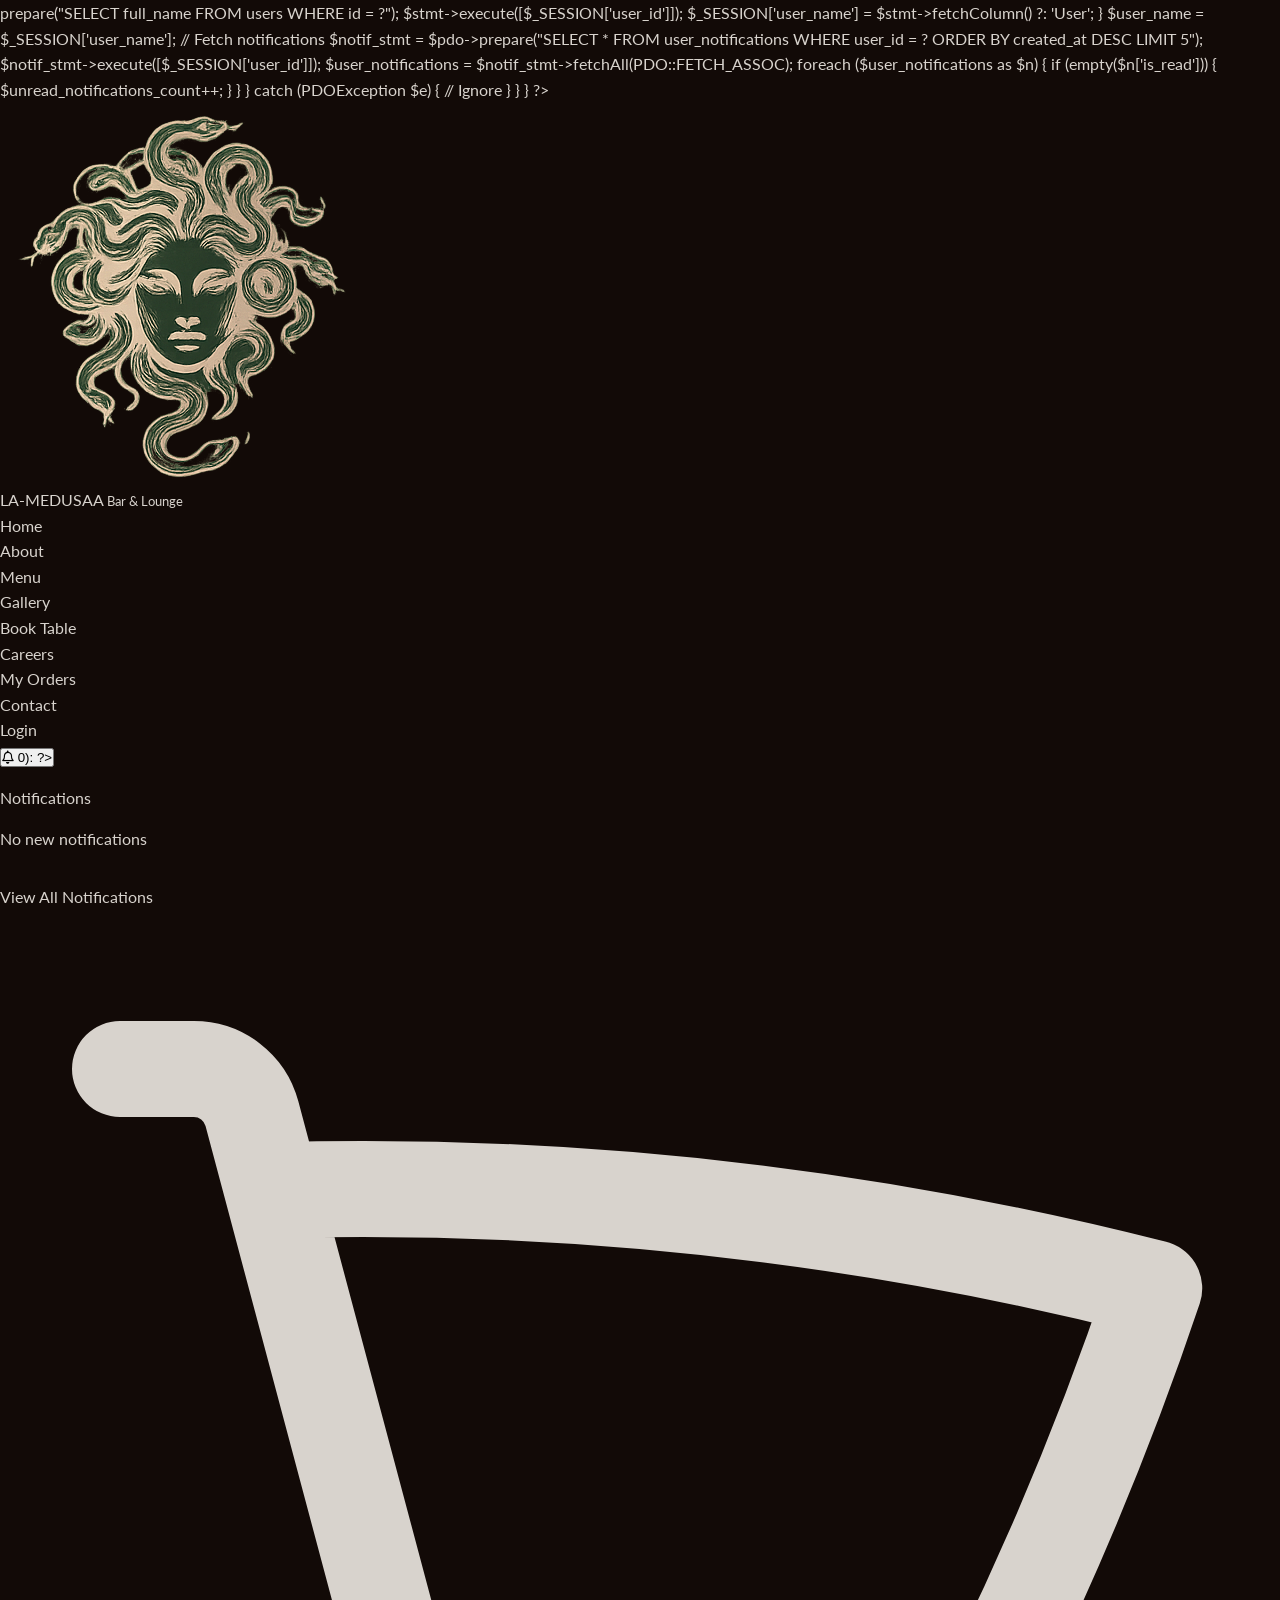
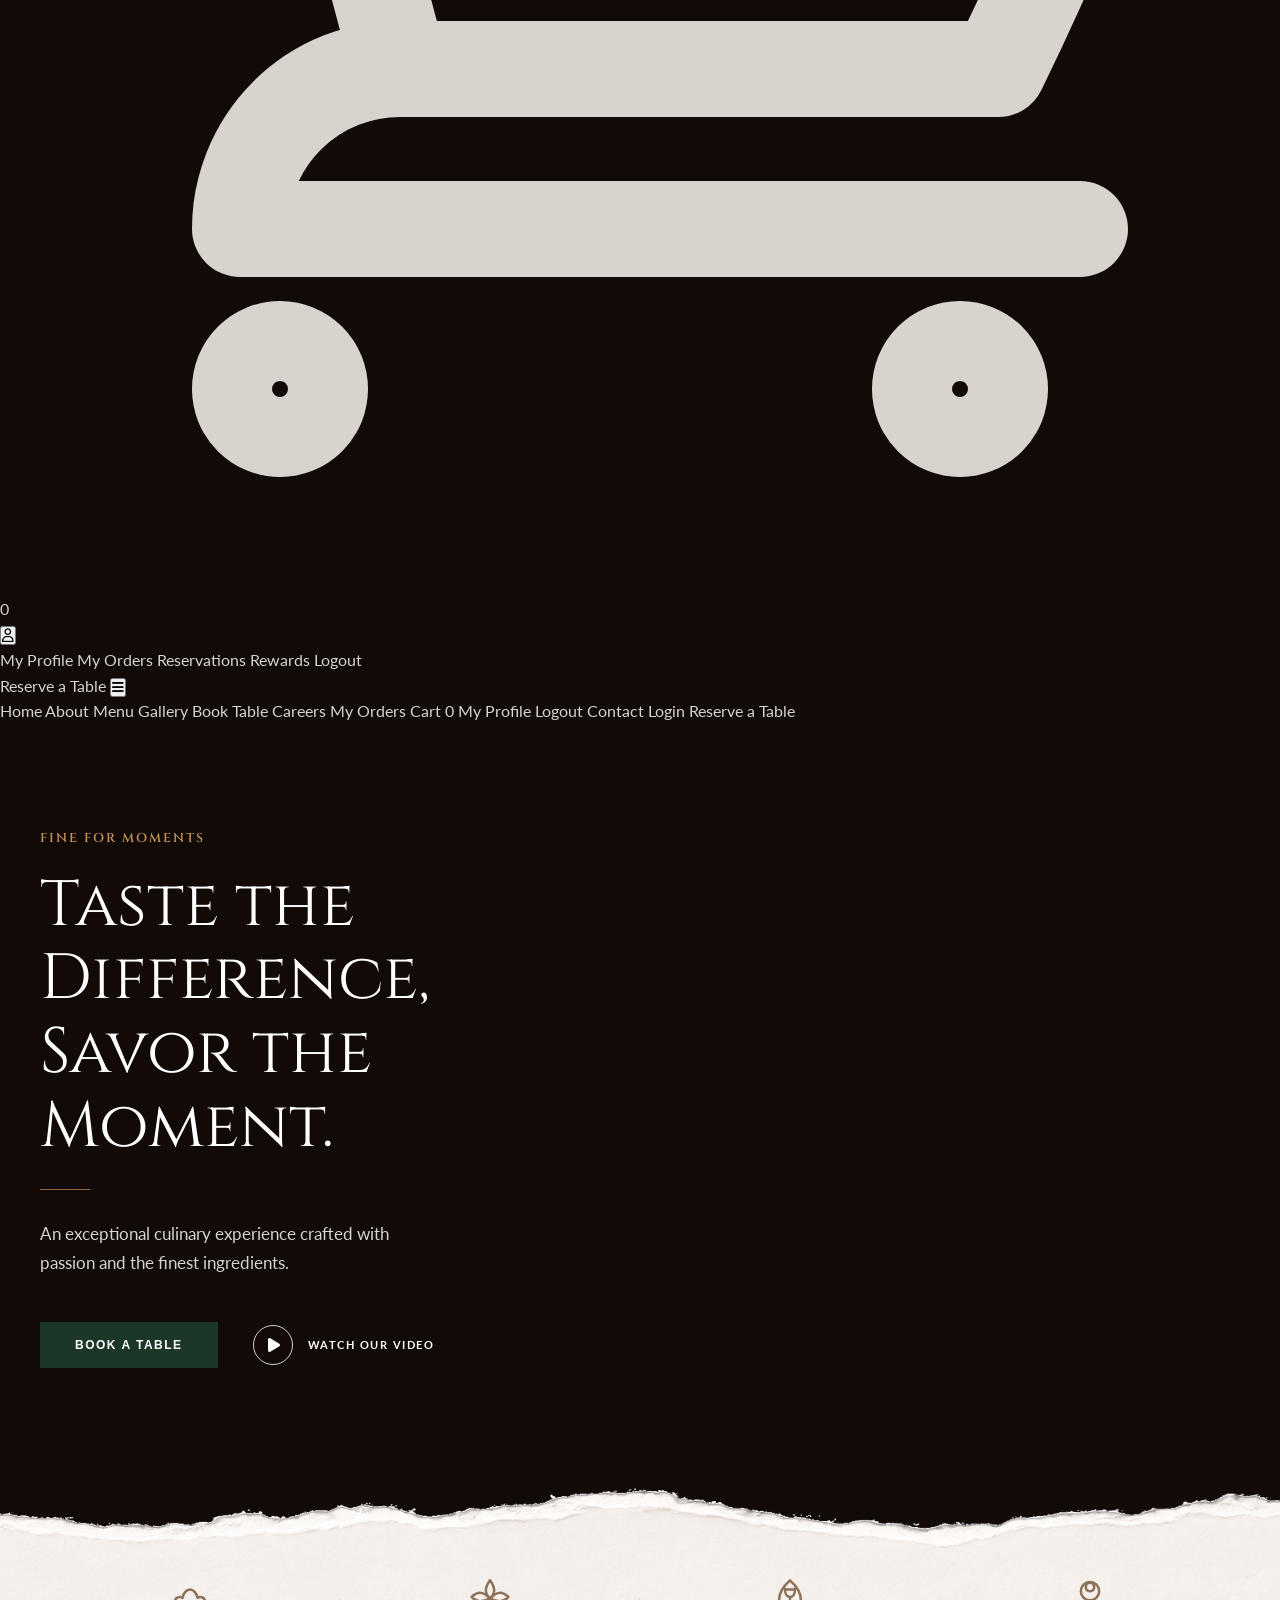
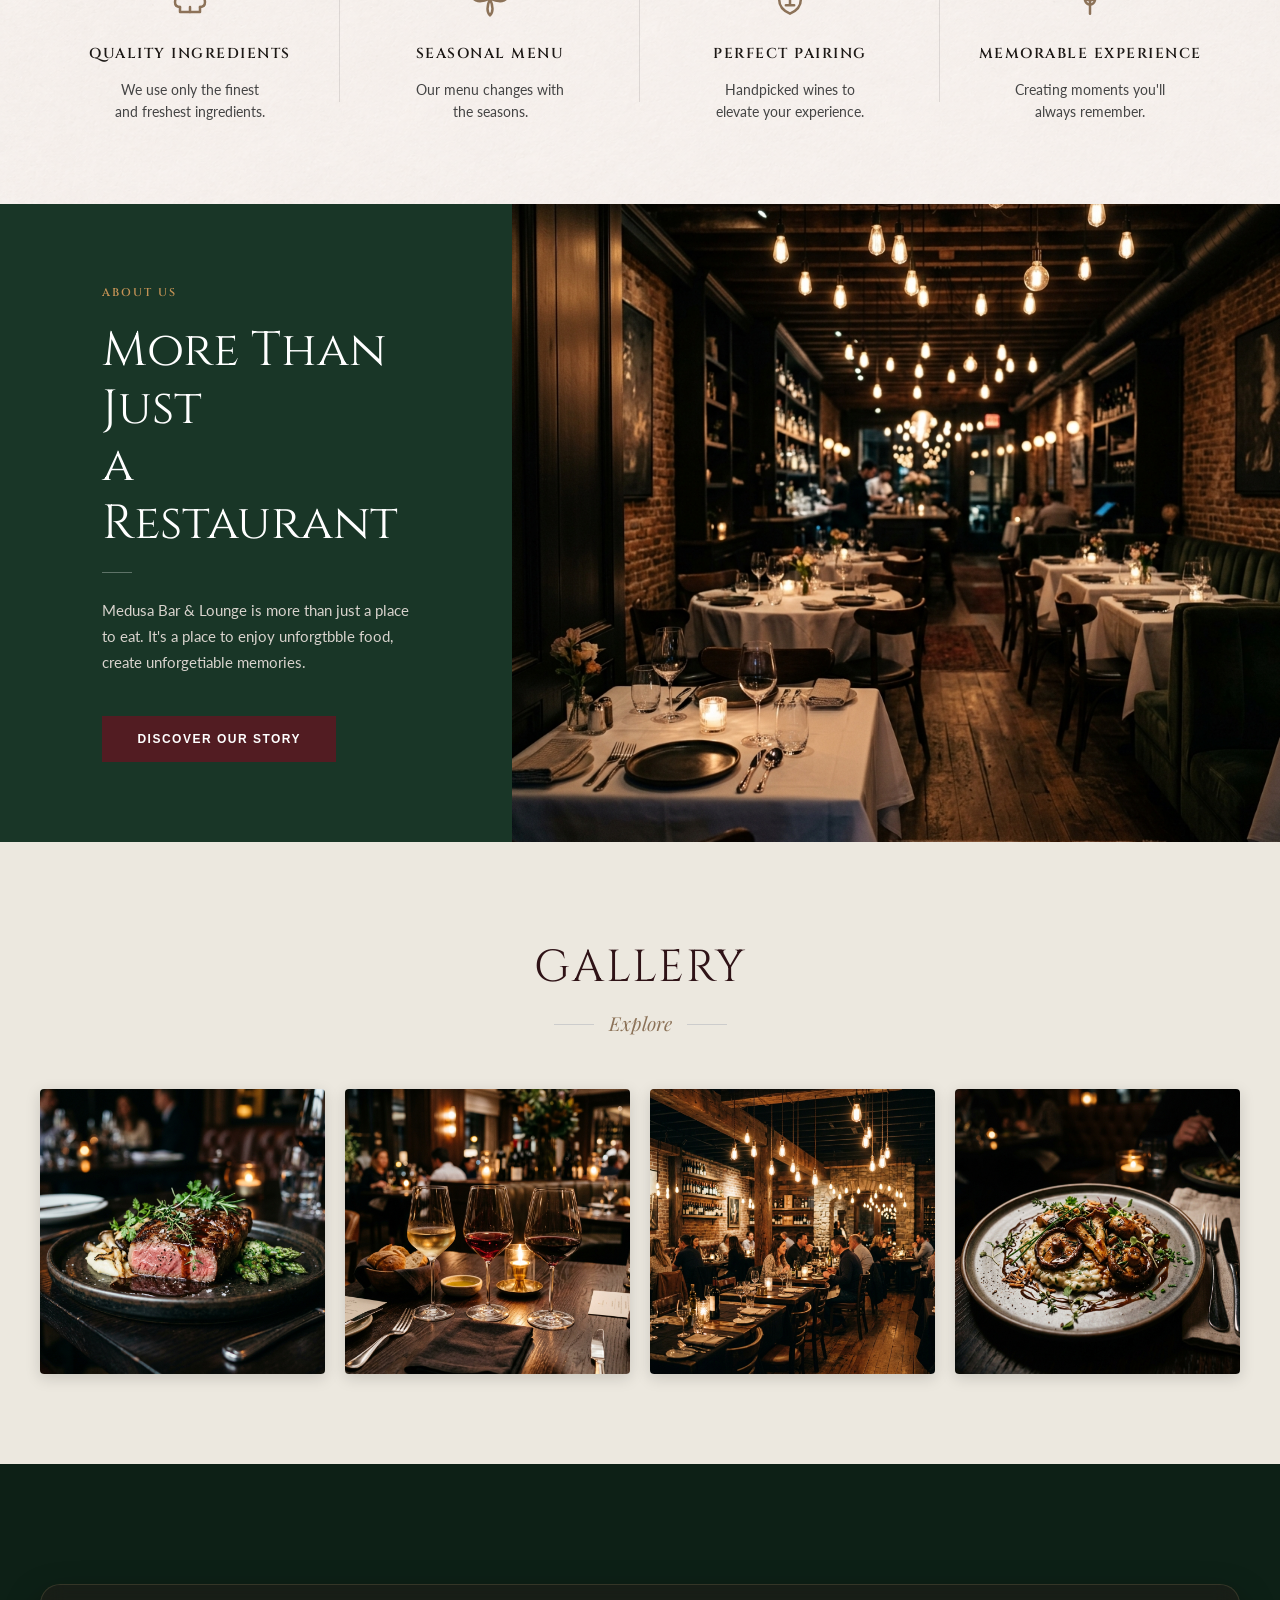
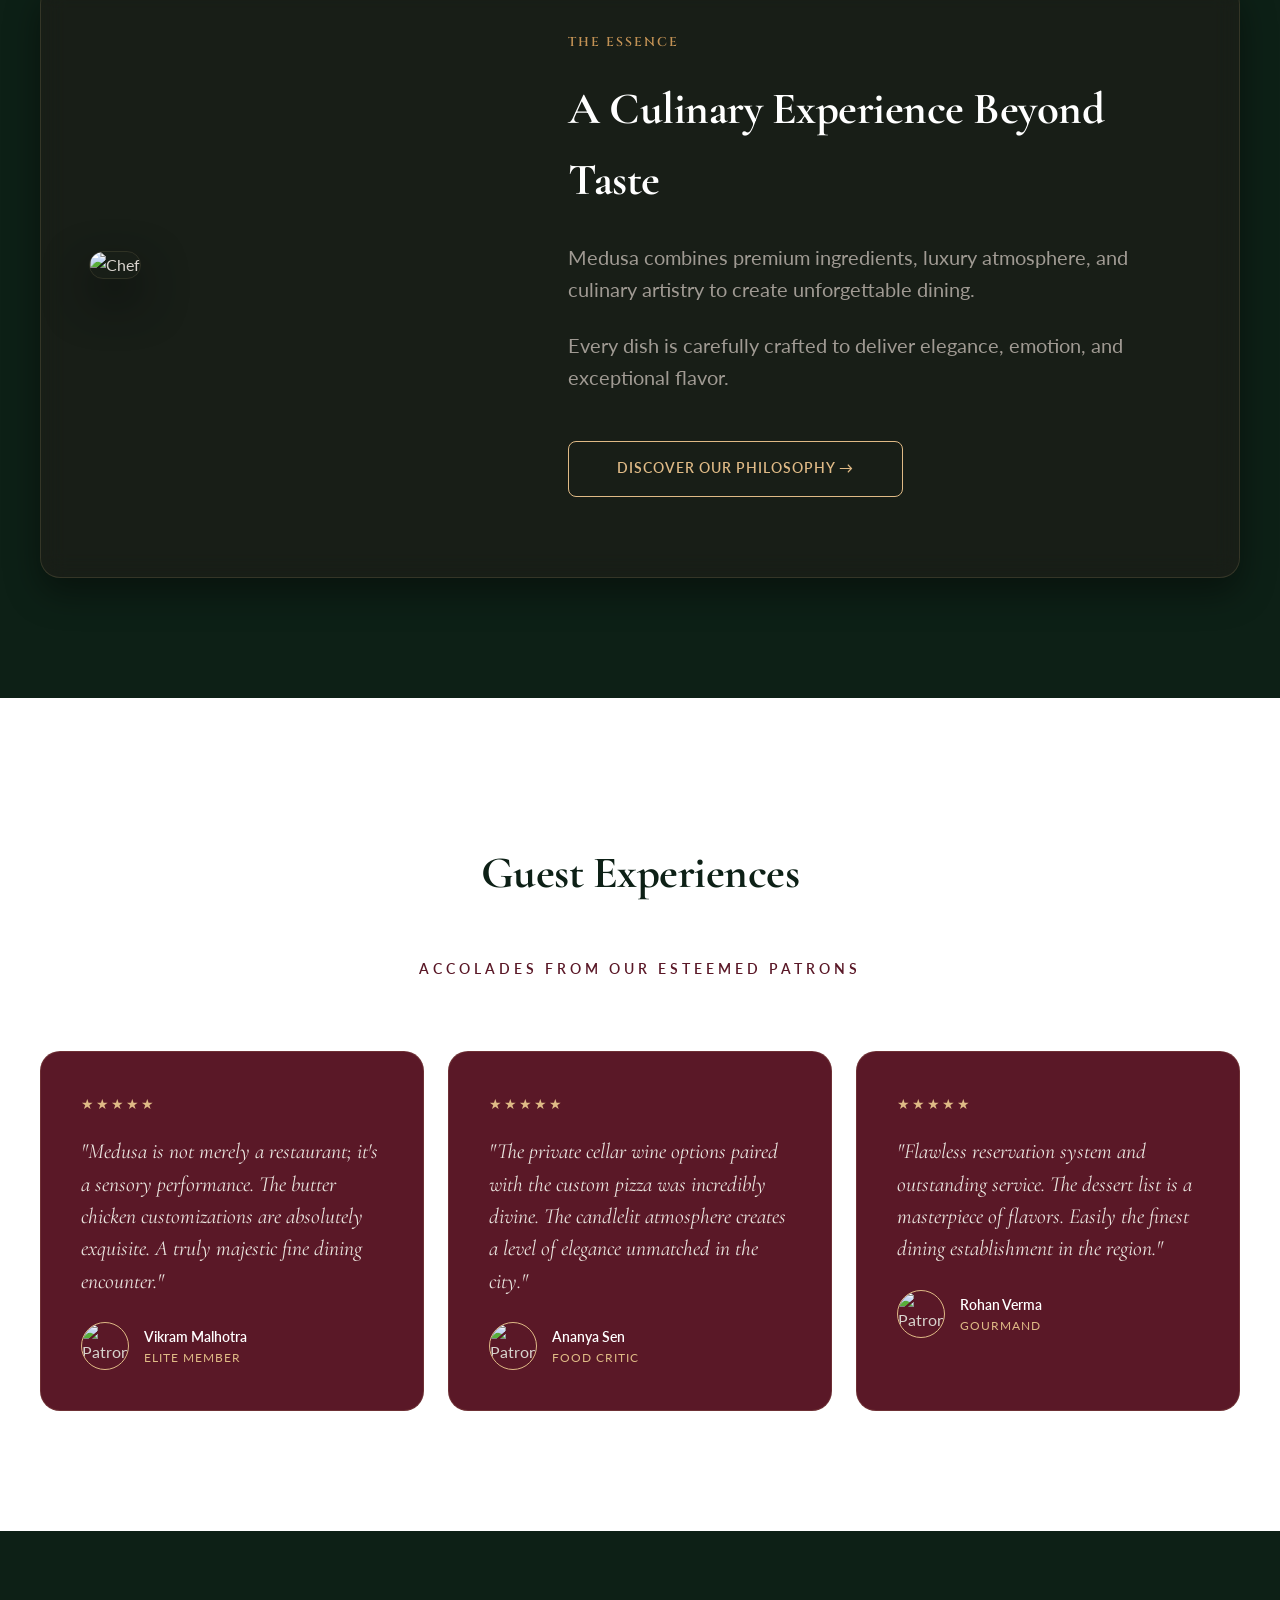
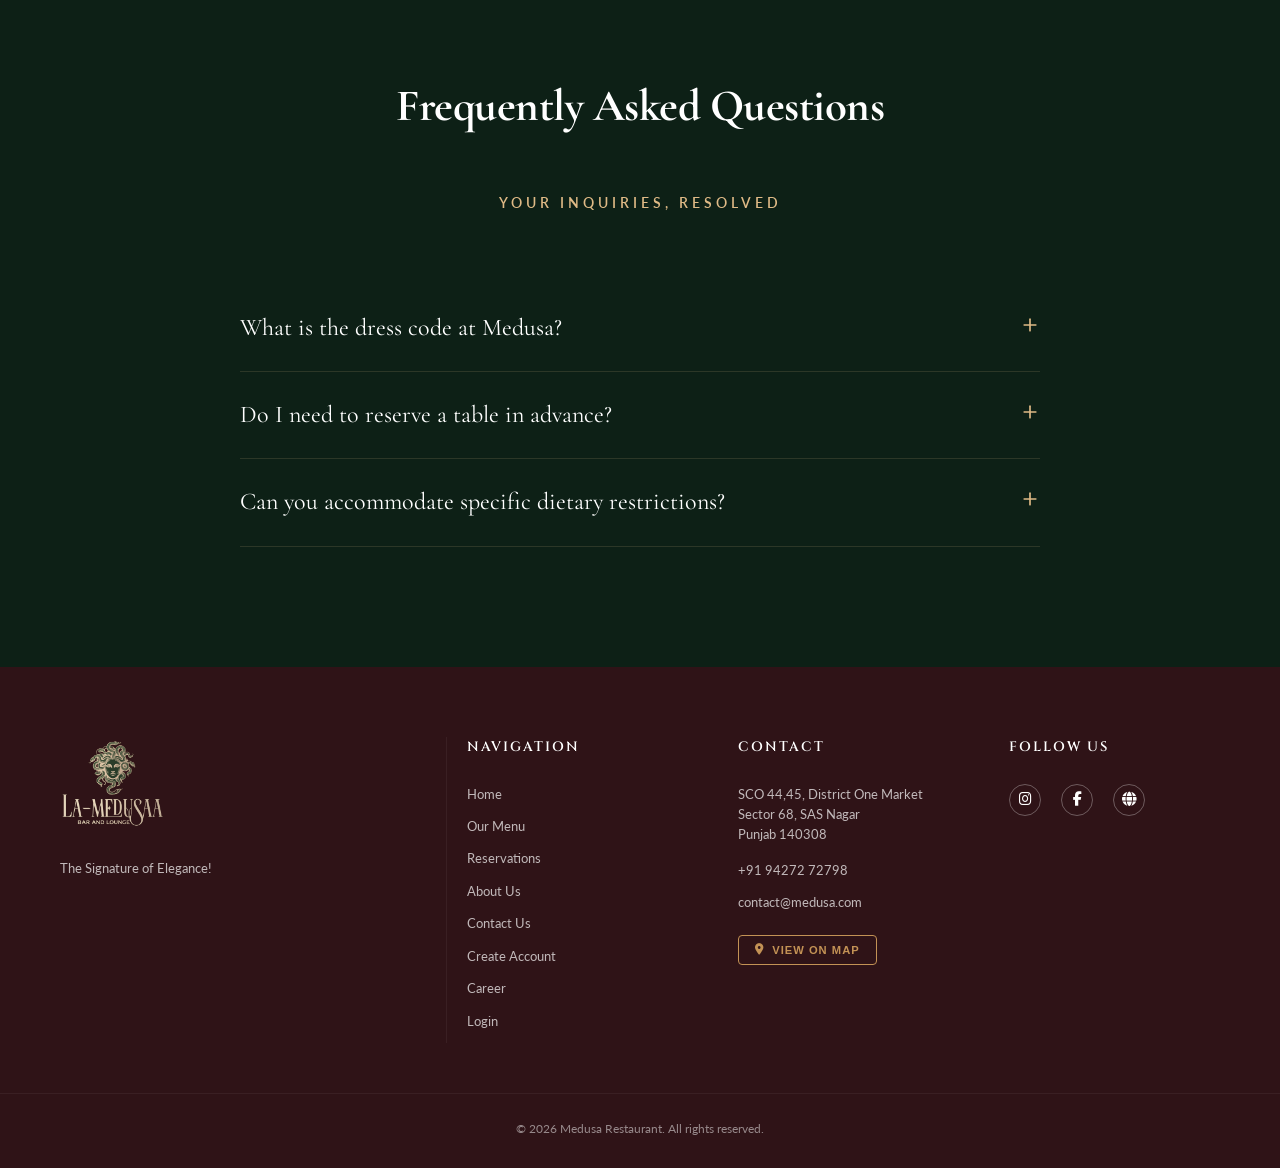
==== commit 843ddd7e: "Merge branch 'main' of https://github.com/piyushrlx/restaurant_medusa into medusa-update" ====
--- a/index.html
+++ b/index.html
@@ -104,239 +104,6 @@
 
         .nav-links a:hover {
             color: var(--text-gold);
-        }
-
-        /* Static navbar fallback styles */
-        #main-navbar {
-            position: fixed;
-            top: 0;
-            left: 0;
-            width: 100%;
-            z-index: 999;
-            display: flex;
-            align-items: center;
-            justify-content: space-between;
-            padding: 0 30px;
-            height: 80px;
-            background-color: #3B111B;
-            border-bottom: 1px solid rgba(200, 162, 90, 0.1);
-        }
-
-        #main-navbar .nav-link-item {
-            font-size: 0.75rem;
-            font-weight: 700;
-            letter-spacing: 2px;
-            text-transform: uppercase;
-            color: #F8EACE;
-            transition: color 0.25s ease;
-        }
-
-        #main-navbar .nav-link-item:hover {
-            color: #C8A25A;
-        }
-
-        #nav-mobile-toggle {
-            display: none;
-            background: transparent;
-            border: none;
-            color: #F8EACE;
-            cursor: pointer;
-            font-size: 1.2rem;
-            padding: 0.45rem;
-        }
-
-        #nav-mobile-drawer {
-            display: none;
-            position: fixed;
-            inset: 80px 0 0;
-            z-index: 990;
-            background: rgba(59, 17, 27, 0.95);
-            backdrop-filter: blur(12px);
-            flex-direction: column;
-            align-items: center;
-            justify-content: flex-start;
-            padding: 2rem 1.5rem;
-            gap: 1.25rem;
-            overflow-y: auto;
-        }
-
-        #nav-mobile-drawer.show {
-            display: flex;
-        }
-
-        #nav-mobile-drawer a {
-            color: #F8EACE;
-            font-size: 0.9rem;
-            font-weight: 700;
-            letter-spacing: 2px;
-            text-transform: uppercase;
-            text-decoration: none;
-        }
-
-        .hidden {
-            display: none !important;
-        }
-
-        #nav-mobile-drawer a:hover {
-            color: #C8A25A;
-        }
-
-        .navbar-spacer {
-            height: 80px;
-            width: 100%;
-            pointer-events: none;
-        }
-
-        .navbar-wrapper {
-            position: fixed;
-            top: 0;
-            left: 0;
-            width: 100%;
-            z-index: 999;
-            display: flex;
-            align-items: center;
-            justify-content: space-between;
-            padding: 0 30px;
-            min-height: 80px;
-            background-color: #3B111B;
-            border-bottom: 1px solid rgba(200, 162, 90, 0.1);
-        }
-
-        .navbar-brand-link {
-            display: flex;
-            align-items: center;
-            gap: 0.9rem;
-            color: #F8EACE;
-            text-decoration: none;
-        }
-
-        .navbar-brand-logo {
-            width: 42px;
-            height: 42px;
-            object-fit: contain;
-        }
-
-        .navbar-brand-text {
-            display: flex;
-            flex-direction: column;
-            color: #C8A25A;
-            font-family: var(--font-serif);
-            font-size: 1.1rem;
-            letter-spacing: 2px;
-            text-transform: uppercase;
-            line-height: 1.1;
-        }
-
-        .navbar-brand-text small {
-            display: block;
-            margin-top: 2px;
-            font-size: 0.58rem;
-            letter-spacing: 4px;
-            font-weight: 400;
-            color: rgba(200, 162, 90, 0.65);
-        }
-
-        .desktop-nav {
-            display: flex;
-            gap: 1.8rem;
-            align-items: center;
-            list-style: none;
-            margin: 0;
-            padding: 0;
-        }
-
-        .nav-actions {
-            display: flex;
-            align-items: center;
-            gap: 1rem;
-        }
-
-        .reserve-link {
-            display: inline-flex;
-            align-items: center;
-            justify-content: center;
-            padding: 0.8rem 1.2rem;
-            border: 1px solid rgba(200, 162, 90, 0.38);
-            color: #C8A25A;
-            text-transform: uppercase;
-            letter-spacing: 2px;
-            font-size: 0.72rem;
-            font-weight: 700;
-            background: transparent;
-            transition: background-color 0.25s ease, border-color 0.25s ease;
-        }
-
-        .reserve-link:hover {
-            background: rgba(200, 162, 90, 0.08);
-        }
-
-        .mobile-toggle {
-            display: none;
-            background: transparent;
-            border: none;
-            color: #F8EACE;
-            cursor: pointer;
-            font-size: 1.2rem;
-            padding: 0.45rem;
-        }
-
-        .mobile-drawer {
-            display: none;
-            position: fixed;
-            inset: 80px 0 0;
-            z-index: 990;
-            background: rgba(59, 17, 27, 0.95);
-            backdrop-filter: blur(12px);
-            flex-direction: column;
-            align-items: center;
-            justify-content: flex-start;
-            padding: 2rem 1.5rem;
-            gap: 1.25rem;
-            overflow-y: auto;
-        }
-
-        .mobile-drawer.show {
-            display: flex;
-        }
-
-        .mobile-drawer a {
-            width: 100%;
-            color: #F8EACE;
-            font-size: 0.95rem;
-            font-weight: 700;
-            letter-spacing: 2px;
-            text-transform: uppercase;
-            text-decoration: none;
-            text-align: center;
-            padding: 0.9rem 0;
-        }
-
-        .mobile-drawer a:hover {
-            color: #C8A25A;
-        }
-
-        @media (max-width: 1024px) {
-            .desktop-nav {
-                display: none;
-            }
-            .mobile-toggle {
-                display: inline-flex;
-            }
-            .reserve-link {
-                display: none;
-            }
-        }
-
-        @media (max-width: 768px) {
-            .navbar-wrapper {
-                padding: 0 18px;
-            }
-        }
-
-        @media (max-width: 768px) {
-            #main-navbar {
-                padding: 0 18px;
-            }
         }
 
         .btn-outline {
@@ -1385,15 +1152,6 @@
     <!-- Navbar Performance Optimization Links -->
     <link href="https://fonts.googleapis.com/css2?family=Cormorant+Garamond:ital,wght@0,300;0,400;0,500;0,600;1,400&family=Jost:wght@300;400;500;600&display=swap" rel="stylesheet">
     <link rel="stylesheet" href="assets/css/components.css">
-    <script>
-        const originalWarn = console.warn;
-        console.warn = function(...args) {
-            if (args[0] && typeof args[0] === 'string' && args[0].includes('cdn.tailwindcss.com should not be used in production')) {
-                return;
-            }
-            originalWarn.apply(console, args);
-        };
-    </script>
     <script src="https://cdn.tailwindcss.com"></script>
     <script>
         if (typeof tailwind !== 'undefined') {
@@ -1417,45 +1175,8 @@
 <body>
 
     <!-- Header -->
-    <nav id="main-navbar" class="navbar-wrapper">
-        <a href="index.html" class="navbar-brand-link">
-            <img src="assets/images/medusaa2(onlylogo).png" alt="Logo" class="navbar-brand-logo">
-            <div class="navbar-brand-text">
-                LA-MEDUSAA
-                <small>Bar & Lounge</small>
-            </div>
-        </a>
-
-        <ul class="desktop-nav nav-links">
-            <li><a href="index.html" class="nav-link-item">Home</a></li>
-            <li><a href="about.html" class="nav-link-item">About</a></li>
-            <li><a href="menutest.html" class="nav-link-item">Menu</a></li>
-            <li><a href="gallery.php" class="nav-link-item">Gallery</a></li>
-            <li><a href="book-table-test.html" class="nav-link-item">Book Table</a></li>
-            <li><a href="career.html" class="nav-link-item">Careers</a></li>
-            <li><a href="contact.html" class="nav-link-item">Contact</a></li>
-            <li><a href="login.html" class="nav-link-item">Login</a></li>
-        </ul>
-
-        <div class="nav-actions">
-            <a href="book-table-test.html" class="reserve-link">Reserve a Table</a>
-            <button id="nav-mobile-toggle" class="mobile-toggle" aria-label="Open navigation">
-                <i class="fa-solid fa-bars"></i>
-            </button>
-        </div>
-    </nav>
-    <div id="nav-mobile-drawer" class="hidden mobile-drawer">
-        <a href="index.html" class="nav-link-item text-sm font-semibold tracking-[2px] uppercase text-[#F8EACE] hover:text-[#C8A25A] transition-colors no-underline">Home</a>
-        <a href="about.html" class="nav-link-item text-sm font-semibold tracking-[2px] uppercase text-[#F8EACE] hover:text-[#C8A25A] transition-colors no-underline">About</a>
-        <a href="menutest.html" class="nav-link-item text-sm font-semibold tracking-[2px] uppercase text-[#F8EACE] hover:text-[#C8A25A] transition-colors no-underline">Menu</a>
-        <a href="gallery.php" class="nav-link-item text-sm font-semibold tracking-[2px] uppercase text-[#F8EACE] hover:text-[#C8A25A] transition-colors no-underline">Gallery</a>
-        <a href="book-table-test.html" class="nav-link-item text-sm font-semibold tracking-[2px] uppercase text-[#F8EACE] hover:text-[#C8A25A] transition-colors no-underline">Book Table</a>
-        <a href="career.html" class="nav-link-item text-sm font-semibold tracking-[2px] uppercase text-[#F8EACE] hover:text-[#C8A25A] transition-colors no-underline">Careers</a>
-        <a href="contact.html" class="nav-link-item text-sm font-semibold tracking-[2px] uppercase text-[#F8EACE] hover:text-[#C8A25A] transition-colors no-underline">Contact</a>
-        <a href="login.html" class="nav-link-item text-sm font-semibold tracking-[2px] uppercase text-[#F8EACE] hover:text-[#C8A25A] transition-colors no-underline">Login</a>
-        <a href="book-table-test.html" class="text-xs font-semibold tracking-[2px] uppercase text-[#C8A25A] border border-[#C8A25A]/60 px-6 py-2.5 hover:bg-[#C8A25A]/10 transition-all no-underline mt-4">Reserve a Table</a>
-    </div>
-    <div class="h-20 w-full pointer-events-none"></div>
+    <div id="navbar-placeholder"></div>
+    <script src="assets/js/navbar.js" defer></script>
 
     <!-- Hero Section -->
     <section class="hero">
@@ -1849,47 +1570,6 @@
                 revealObserver.observe(element);
             });
         });
-
-        // --- Mobile Navbar Toggle ---
-        (function() {
-            const toggleBtn = document.getElementById('nav-mobile-toggle');
-            const drawer = document.getElementById('nav-mobile-drawer');
-
-            if (!toggleBtn || !drawer) return;
-
-            const closeDrawer = () => {
-                drawer.classList.remove('show');
-                drawer.classList.add('hidden');
-                toggleBtn.setAttribute('aria-expanded', 'false');
-            };
-
-            const openDrawer = () => {
-                drawer.classList.add('show');
-                drawer.classList.remove('hidden');
-                toggleBtn.setAttribute('aria-expanded', 'true');
-            };
-
-            toggleBtn.addEventListener('click', (event) => {
-                event.stopPropagation();
-                if (drawer.classList.contains('show')) {
-                    closeDrawer();
-                } else {
-                    openDrawer();
-                }
-            });
-
-            document.addEventListener('click', (event) => {
-                if (!drawer.contains(event.target) && !toggleBtn.contains(event.target)) {
-                    closeDrawer();
-                }
-            });
-
-            window.addEventListener('resize', () => {
-                if (window.innerWidth > 1024) {
-                    closeDrawer();
-                }
-            });
-        })();
     </script>
 </body>
 
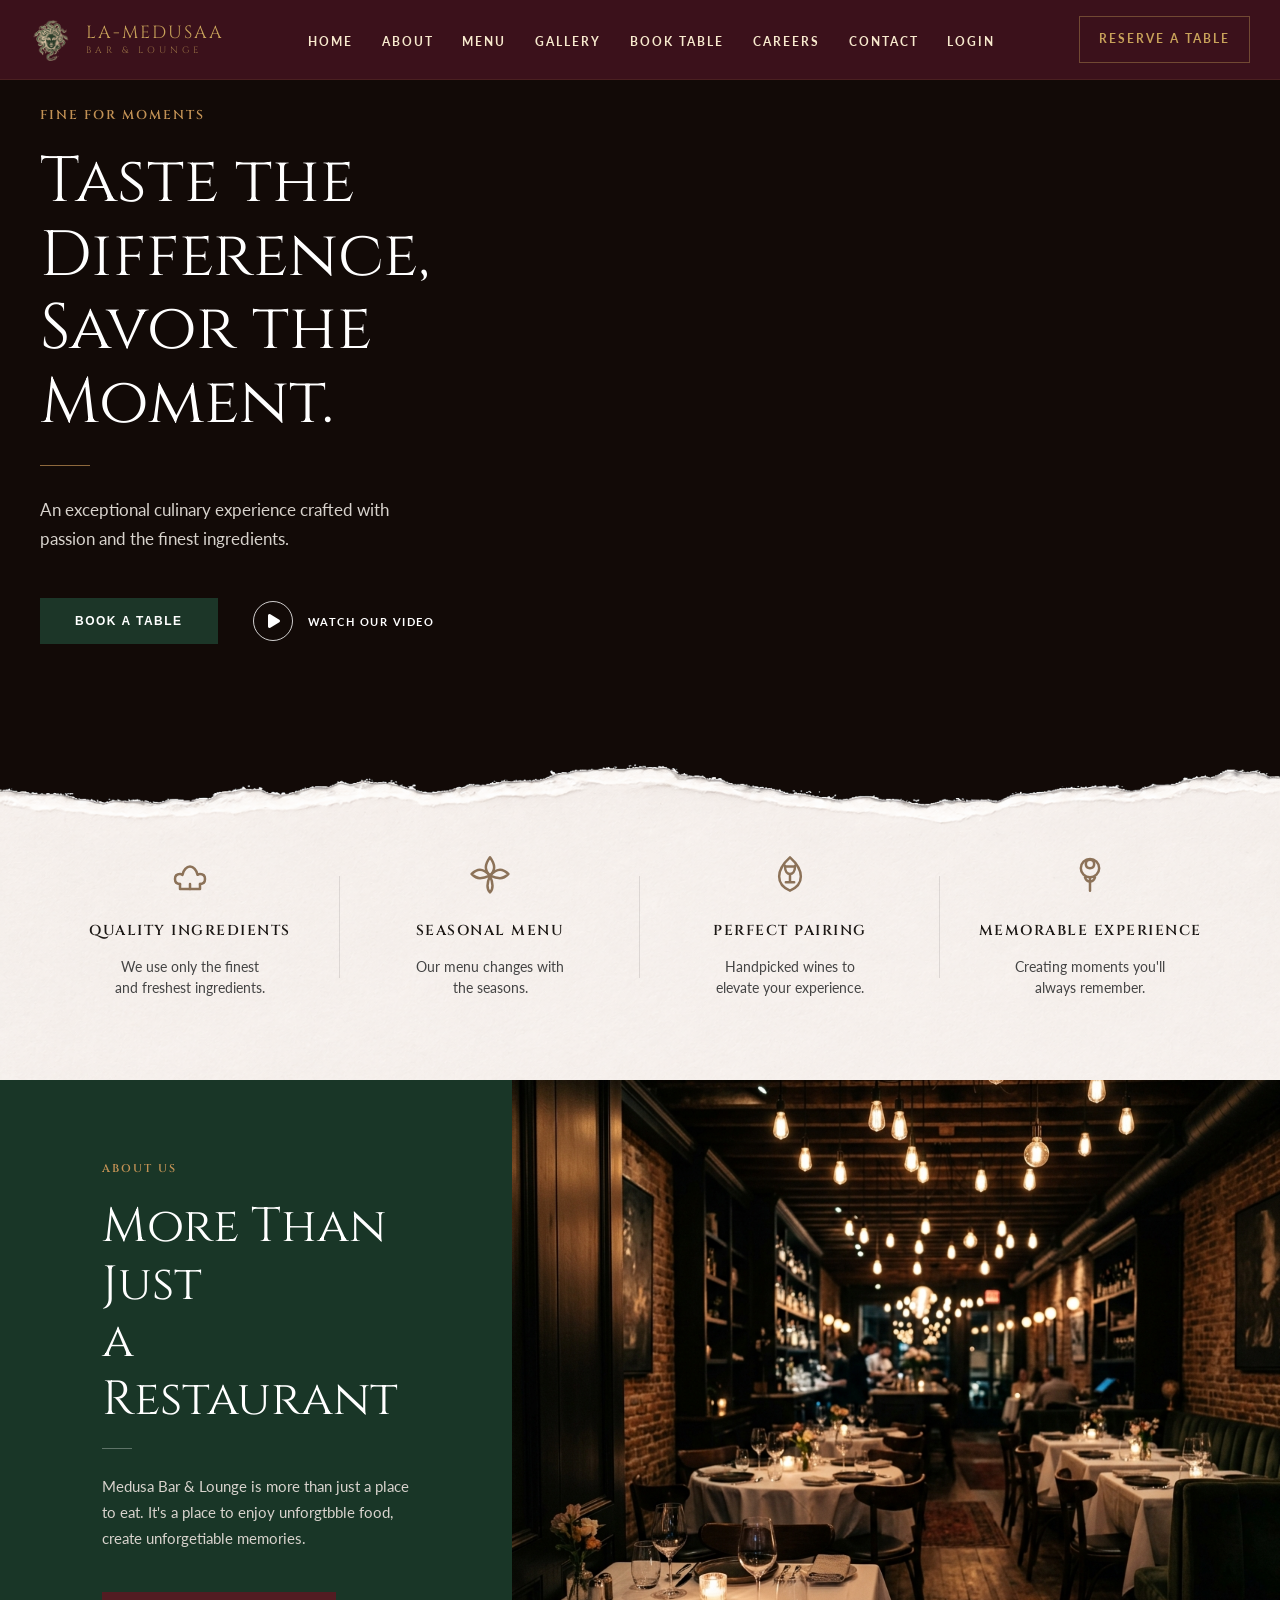
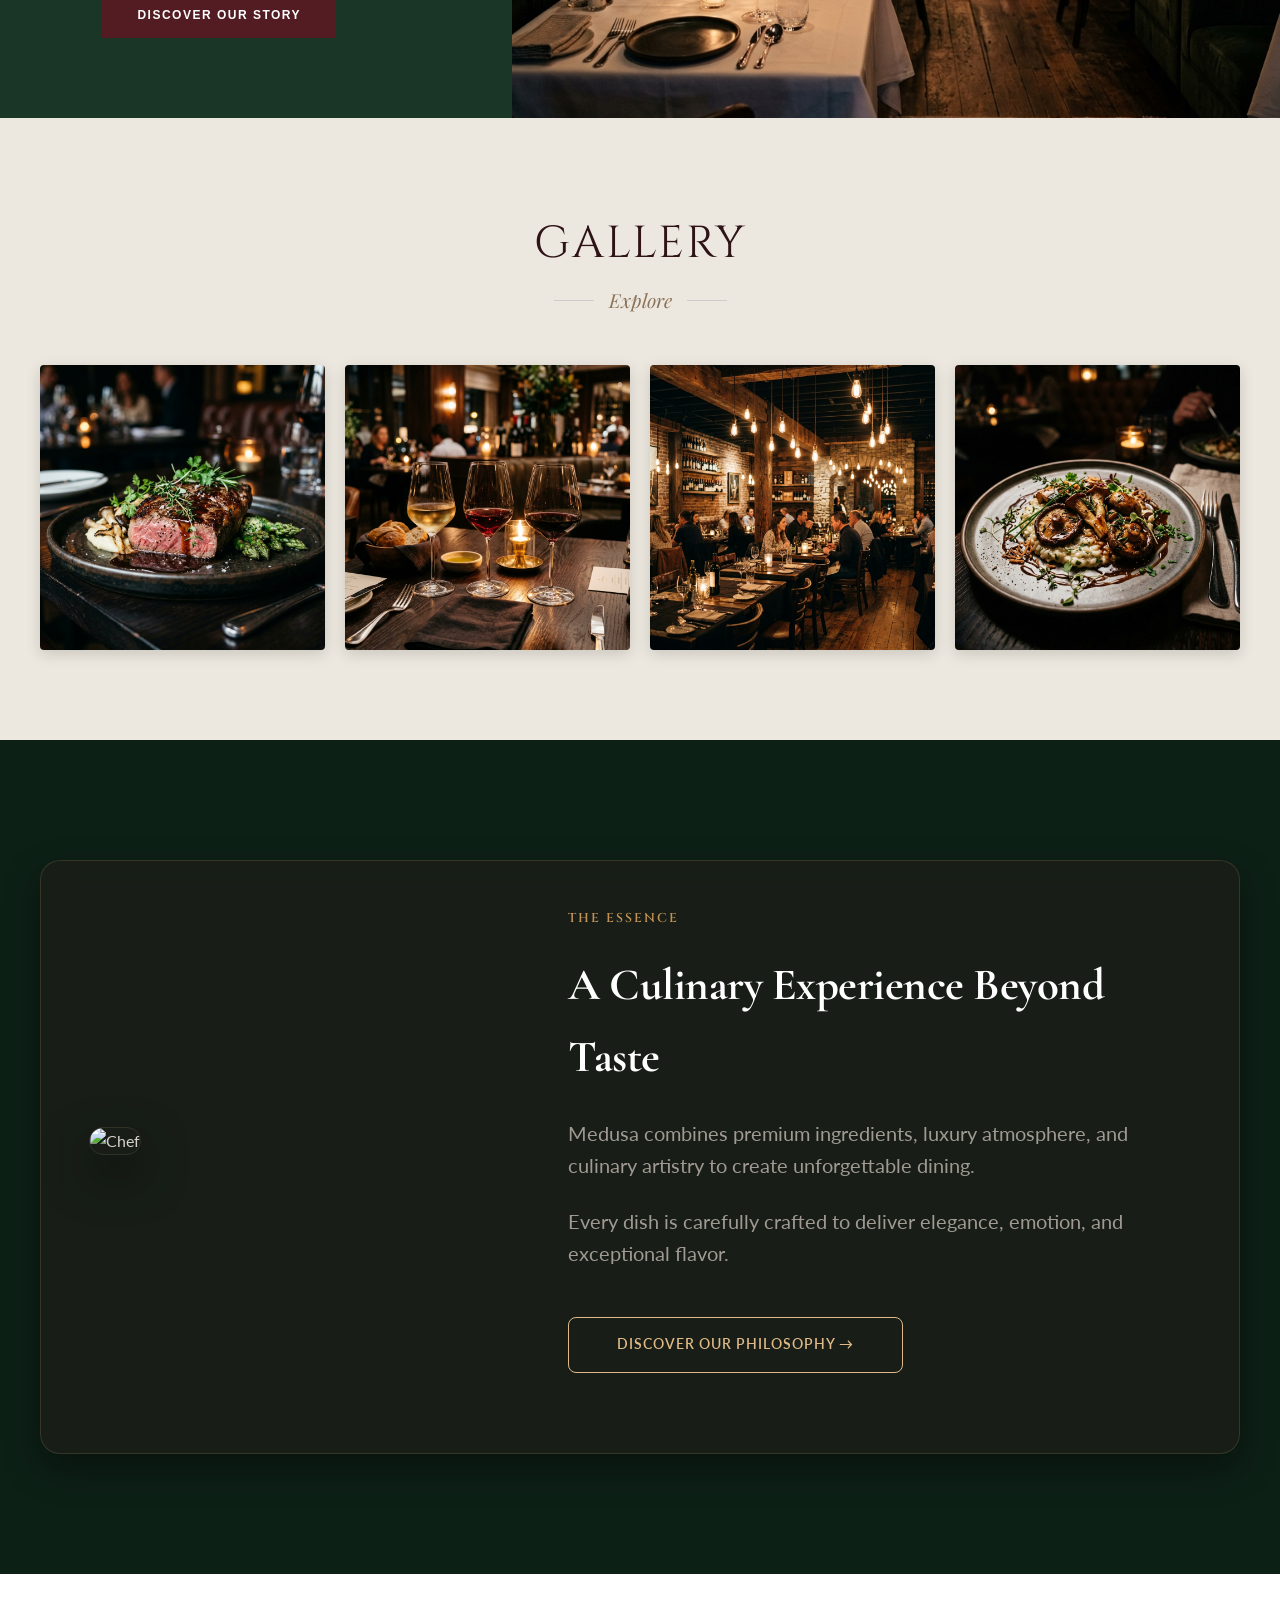
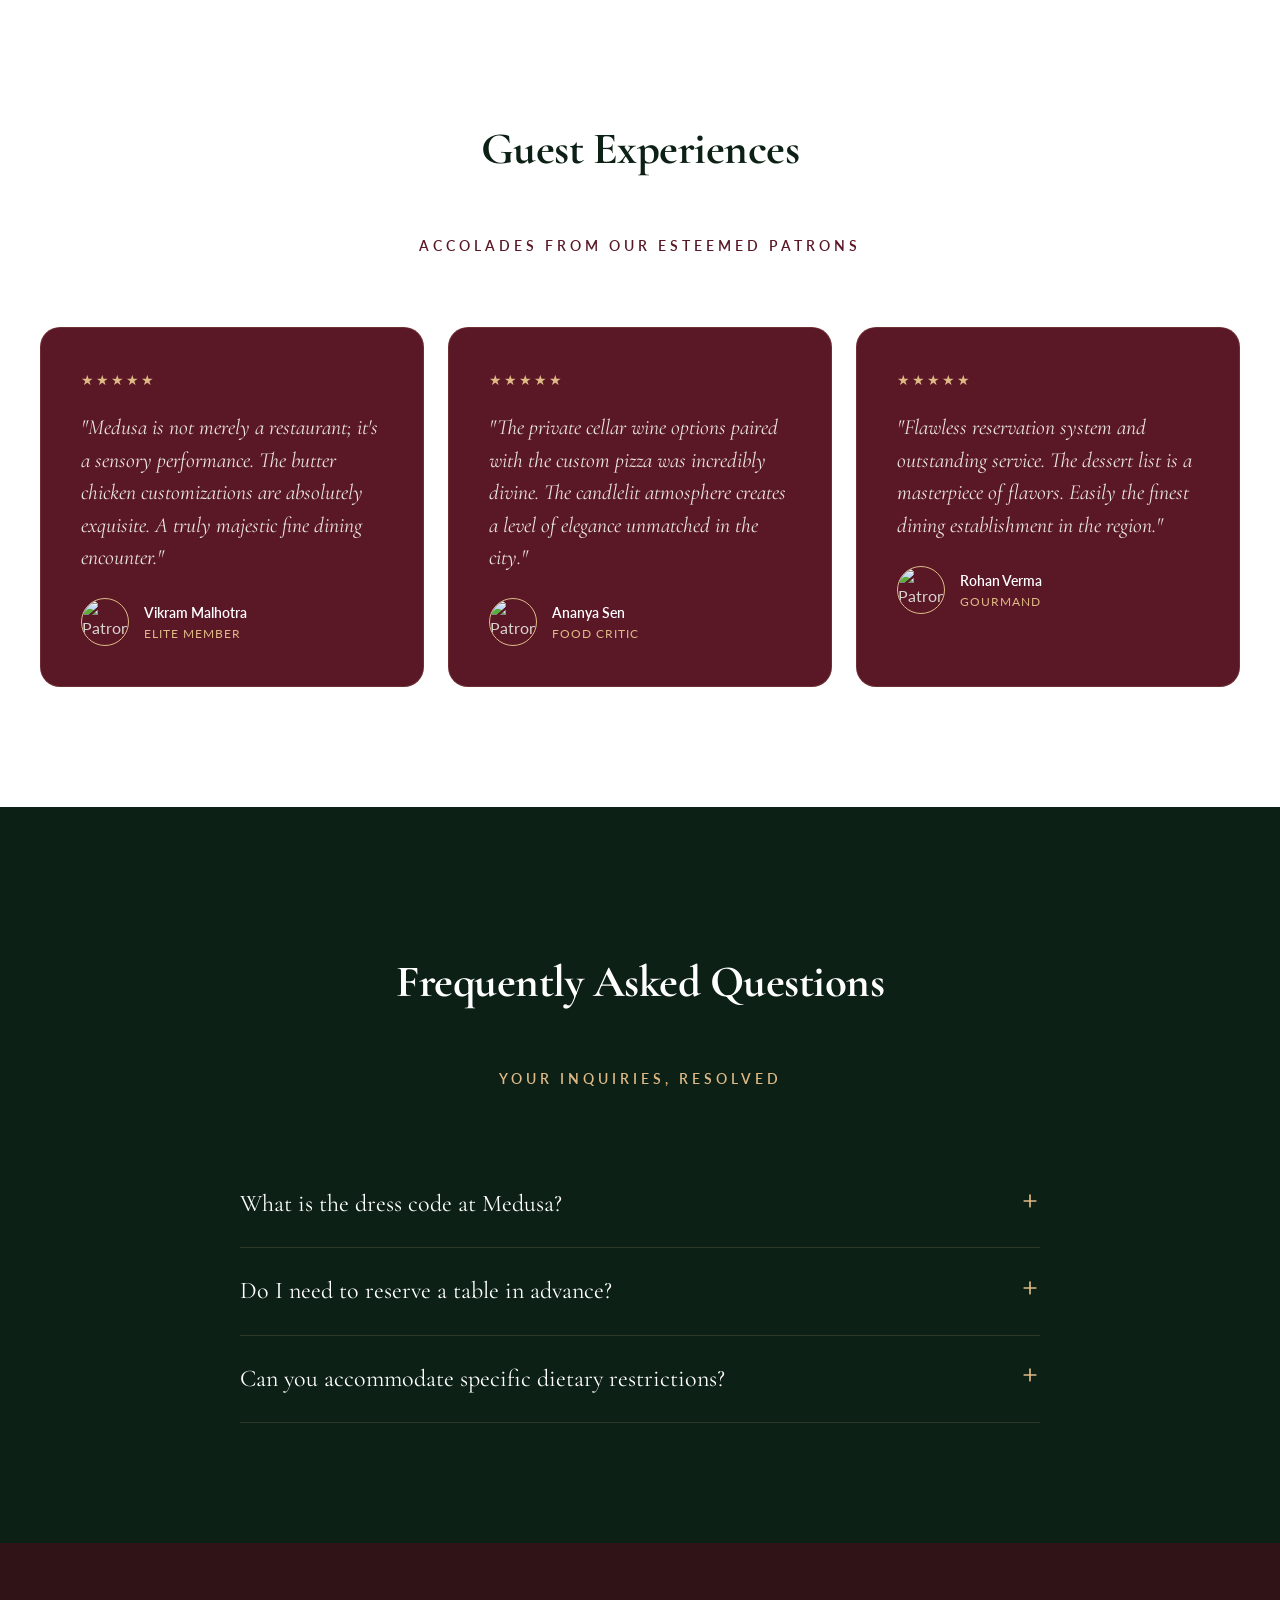
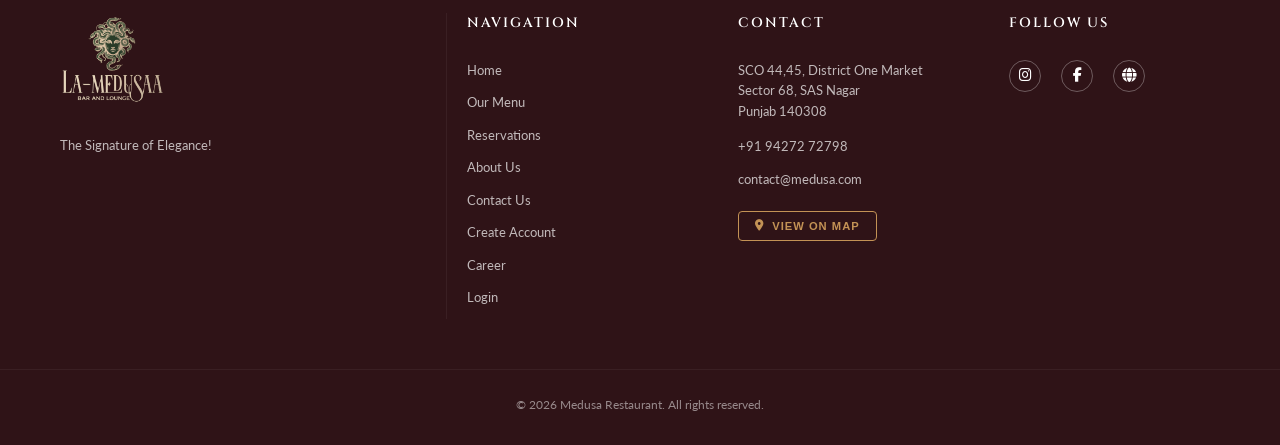
==== commit 580bba72: "Merge remote-tracking branch 'origin/main' into medusa-update" ====
--- a/index.html
+++ b/index.html
@@ -104,6 +104,239 @@
 
         .nav-links a:hover {
             color: var(--text-gold);
+        }
+
+        /* Static navbar fallback styles */
+        #main-navbar {
+            position: fixed;
+            top: 0;
+            left: 0;
+            width: 100%;
+            z-index: 999;
+            display: flex;
+            align-items: center;
+            justify-content: space-between;
+            padding: 0 30px;
+            height: 80px;
+            background-color: #3B111B;
+            border-bottom: 1px solid rgba(200, 162, 90, 0.1);
+        }
+
+        #main-navbar .nav-link-item {
+            font-size: 0.75rem;
+            font-weight: 700;
+            letter-spacing: 2px;
+            text-transform: uppercase;
+            color: #F8EACE;
+            transition: color 0.25s ease;
+        }
+
+        #main-navbar .nav-link-item:hover {
+            color: #C8A25A;
+        }
+
+        #nav-mobile-toggle {
+            display: none;
+            background: transparent;
+            border: none;
+            color: #F8EACE;
+            cursor: pointer;
+            font-size: 1.2rem;
+            padding: 0.45rem;
+        }
+
+        #nav-mobile-drawer {
+            display: none;
+            position: fixed;
+            inset: 80px 0 0;
+            z-index: 990;
+            background: rgba(59, 17, 27, 0.95);
+            backdrop-filter: blur(12px);
+            flex-direction: column;
+            align-items: center;
+            justify-content: flex-start;
+            padding: 2rem 1.5rem;
+            gap: 1.25rem;
+            overflow-y: auto;
+        }
+
+        #nav-mobile-drawer.show {
+            display: flex;
+        }
+
+        #nav-mobile-drawer a {
+            color: #F8EACE;
+            font-size: 0.9rem;
+            font-weight: 700;
+            letter-spacing: 2px;
+            text-transform: uppercase;
+            text-decoration: none;
+        }
+
+        .hidden {
+            display: none !important;
+        }
+
+        #nav-mobile-drawer a:hover {
+            color: #C8A25A;
+        }
+
+        .navbar-spacer {
+            height: 80px;
+            width: 100%;
+            pointer-events: none;
+        }
+
+        .navbar-wrapper {
+            position: fixed;
+            top: 0;
+            left: 0;
+            width: 100%;
+            z-index: 999;
+            display: flex;
+            align-items: center;
+            justify-content: space-between;
+            padding: 0 30px;
+            min-height: 80px;
+            background-color: #3B111B;
+            border-bottom: 1px solid rgba(200, 162, 90, 0.1);
+        }
+
+        .navbar-brand-link {
+            display: flex;
+            align-items: center;
+            gap: 0.9rem;
+            color: #F8EACE;
+            text-decoration: none;
+        }
+
+        .navbar-brand-logo {
+            width: 42px;
+            height: 42px;
+            object-fit: contain;
+        }
+
+        .navbar-brand-text {
+            display: flex;
+            flex-direction: column;
+            color: #C8A25A;
+            font-family: var(--font-serif);
+            font-size: 1.1rem;
+            letter-spacing: 2px;
+            text-transform: uppercase;
+            line-height: 1.1;
+        }
+
+        .navbar-brand-text small {
+            display: block;
+            margin-top: 2px;
+            font-size: 0.58rem;
+            letter-spacing: 4px;
+            font-weight: 400;
+            color: rgba(200, 162, 90, 0.65);
+        }
+
+        .desktop-nav {
+            display: flex;
+            gap: 1.8rem;
+            align-items: center;
+            list-style: none;
+            margin: 0;
+            padding: 0;
+        }
+
+        .nav-actions {
+            display: flex;
+            align-items: center;
+            gap: 1rem;
+        }
+
+        .reserve-link {
+            display: inline-flex;
+            align-items: center;
+            justify-content: center;
+            padding: 0.8rem 1.2rem;
+            border: 1px solid rgba(200, 162, 90, 0.38);
+            color: #C8A25A;
+            text-transform: uppercase;
+            letter-spacing: 2px;
+            font-size: 0.72rem;
+            font-weight: 700;
+            background: transparent;
+            transition: background-color 0.25s ease, border-color 0.25s ease;
+        }
+
+        .reserve-link:hover {
+            background: rgba(200, 162, 90, 0.08);
+        }
+
+        .mobile-toggle {
+            display: none;
+            background: transparent;
+            border: none;
+            color: #F8EACE;
+            cursor: pointer;
+            font-size: 1.2rem;
+            padding: 0.45rem;
+        }
+
+        .mobile-drawer {
+            display: none;
+            position: fixed;
+            inset: 80px 0 0;
+            z-index: 990;
+            background: rgba(59, 17, 27, 0.95);
+            backdrop-filter: blur(12px);
+            flex-direction: column;
+            align-items: center;
+            justify-content: flex-start;
+            padding: 2rem 1.5rem;
+            gap: 1.25rem;
+            overflow-y: auto;
+        }
+
+        .mobile-drawer.show {
+            display: flex;
+        }
+
+        .mobile-drawer a {
+            width: 100%;
+            color: #F8EACE;
+            font-size: 0.95rem;
+            font-weight: 700;
+            letter-spacing: 2px;
+            text-transform: uppercase;
+            text-decoration: none;
+            text-align: center;
+            padding: 0.9rem 0;
+        }
+
+        .mobile-drawer a:hover {
+            color: #C8A25A;
+        }
+
+        @media (max-width: 1024px) {
+            .desktop-nav {
+                display: none;
+            }
+            .mobile-toggle {
+                display: inline-flex;
+            }
+            .reserve-link {
+                display: none;
+            }
+        }
+
+        @media (max-width: 768px) {
+            .navbar-wrapper {
+                padding: 0 18px;
+            }
+        }
+
+        @media (max-width: 768px) {
+            #main-navbar {
+                padding: 0 18px;
+            }
         }
 
         .btn-outline {
@@ -1152,6 +1385,15 @@
     <!-- Navbar Performance Optimization Links -->
     <link href="https://fonts.googleapis.com/css2?family=Cormorant+Garamond:ital,wght@0,300;0,400;0,500;0,600;1,400&family=Jost:wght@300;400;500;600&display=swap" rel="stylesheet">
     <link rel="stylesheet" href="assets/css/components.css">
+    <script>
+        const originalWarn = console.warn;
+        console.warn = function(...args) {
+            if (args[0] && typeof args[0] === 'string' && args[0].includes('cdn.tailwindcss.com should not be used in production')) {
+                return;
+            }
+            originalWarn.apply(console, args);
+        };
+    </script>
     <script src="https://cdn.tailwindcss.com"></script>
     <script>
         if (typeof tailwind !== 'undefined') {
@@ -1175,8 +1417,45 @@
 <body>
 
     <!-- Header -->
-    <div id="navbar-placeholder"></div>
-    <script src="assets/js/navbar.js" defer></script>
+    <nav id="main-navbar" class="navbar-wrapper">
+        <a href="index.html" class="navbar-brand-link">
+            <img src="assets/images/medusaa2(onlylogo).png" alt="Logo" class="navbar-brand-logo">
+            <div class="navbar-brand-text">
+                LA-MEDUSAA
+                <small>Bar & Lounge</small>
+            </div>
+        </a>
+
+        <ul class="desktop-nav nav-links">
+            <li><a href="index.html" class="nav-link-item">Home</a></li>
+            <li><a href="about.html" class="nav-link-item">About</a></li>
+            <li><a href="menutest.html" class="nav-link-item">Menu</a></li>
+            <li><a href="gallery.php" class="nav-link-item">Gallery</a></li>
+            <li><a href="book-table-test.html" class="nav-link-item">Book Table</a></li>
+            <li><a href="career.html" class="nav-link-item">Careers</a></li>
+            <li><a href="contact.html" class="nav-link-item">Contact</a></li>
+            <li><a href="login.html" class="nav-link-item">Login</a></li>
+        </ul>
+
+        <div class="nav-actions">
+            <a href="book-table-test.html" class="reserve-link">Reserve a Table</a>
+            <button id="nav-mobile-toggle" class="mobile-toggle" aria-label="Open navigation">
+                <i class="fa-solid fa-bars"></i>
+            </button>
+        </div>
+    </nav>
+    <div id="nav-mobile-drawer" class="hidden mobile-drawer">
+        <a href="index.html" class="nav-link-item text-sm font-semibold tracking-[2px] uppercase text-[#F8EACE] hover:text-[#C8A25A] transition-colors no-underline">Home</a>
+        <a href="about.html" class="nav-link-item text-sm font-semibold tracking-[2px] uppercase text-[#F8EACE] hover:text-[#C8A25A] transition-colors no-underline">About</a>
+        <a href="menutest.html" class="nav-link-item text-sm font-semibold tracking-[2px] uppercase text-[#F8EACE] hover:text-[#C8A25A] transition-colors no-underline">Menu</a>
+        <a href="gallery.php" class="nav-link-item text-sm font-semibold tracking-[2px] uppercase text-[#F8EACE] hover:text-[#C8A25A] transition-colors no-underline">Gallery</a>
+        <a href="book-table-test.html" class="nav-link-item text-sm font-semibold tracking-[2px] uppercase text-[#F8EACE] hover:text-[#C8A25A] transition-colors no-underline">Book Table</a>
+        <a href="career.html" class="nav-link-item text-sm font-semibold tracking-[2px] uppercase text-[#F8EACE] hover:text-[#C8A25A] transition-colors no-underline">Careers</a>
+        <a href="contact.html" class="nav-link-item text-sm font-semibold tracking-[2px] uppercase text-[#F8EACE] hover:text-[#C8A25A] transition-colors no-underline">Contact</a>
+        <a href="login.html" class="nav-link-item text-sm font-semibold tracking-[2px] uppercase text-[#F8EACE] hover:text-[#C8A25A] transition-colors no-underline">Login</a>
+        <a href="book-table-test.html" class="text-xs font-semibold tracking-[2px] uppercase text-[#C8A25A] border border-[#C8A25A]/60 px-6 py-2.5 hover:bg-[#C8A25A]/10 transition-all no-underline mt-4">Reserve a Table</a>
+    </div>
+    <div class="h-20 w-full pointer-events-none"></div>
 
     <!-- Hero Section -->
     <section class="hero">
@@ -1570,6 +1849,47 @@
                 revealObserver.observe(element);
             });
         });
+
+        // --- Mobile Navbar Toggle ---
+        (function() {
+            const toggleBtn = document.getElementById('nav-mobile-toggle');
+            const drawer = document.getElementById('nav-mobile-drawer');
+
+            if (!toggleBtn || !drawer) return;
+
+            const closeDrawer = () => {
+                drawer.classList.remove('show');
+                drawer.classList.add('hidden');
+                toggleBtn.setAttribute('aria-expanded', 'false');
+            };
+
+            const openDrawer = () => {
+                drawer.classList.add('show');
+                drawer.classList.remove('hidden');
+                toggleBtn.setAttribute('aria-expanded', 'true');
+            };
+
+            toggleBtn.addEventListener('click', (event) => {
+                event.stopPropagation();
+                if (drawer.classList.contains('show')) {
+                    closeDrawer();
+                } else {
+                    openDrawer();
+                }
+            });
+
+            document.addEventListener('click', (event) => {
+                if (!drawer.contains(event.target) && !toggleBtn.contains(event.target)) {
+                    closeDrawer();
+                }
+            });
+
+            window.addEventListener('resize', () => {
+                if (window.innerWidth > 1024) {
+                    closeDrawer();
+                }
+            });
+        })();
     </script>
 </body>
 
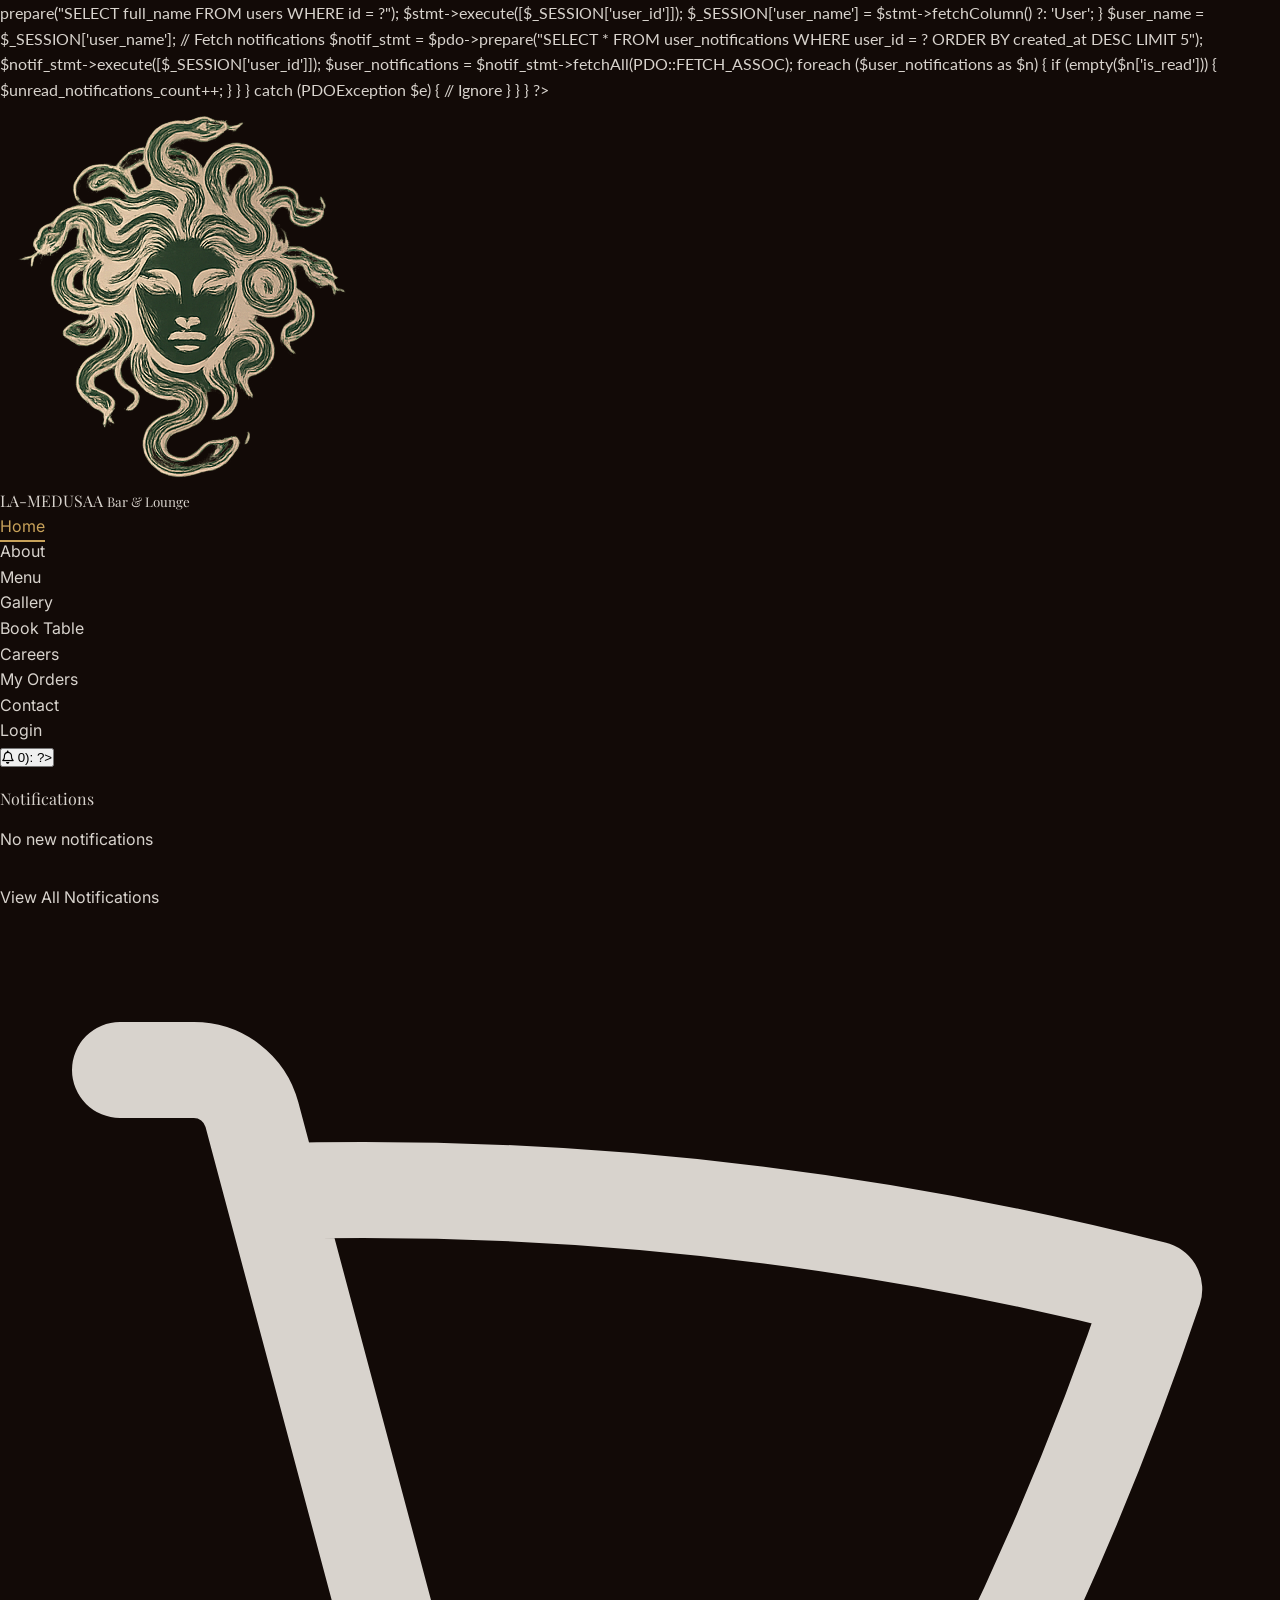
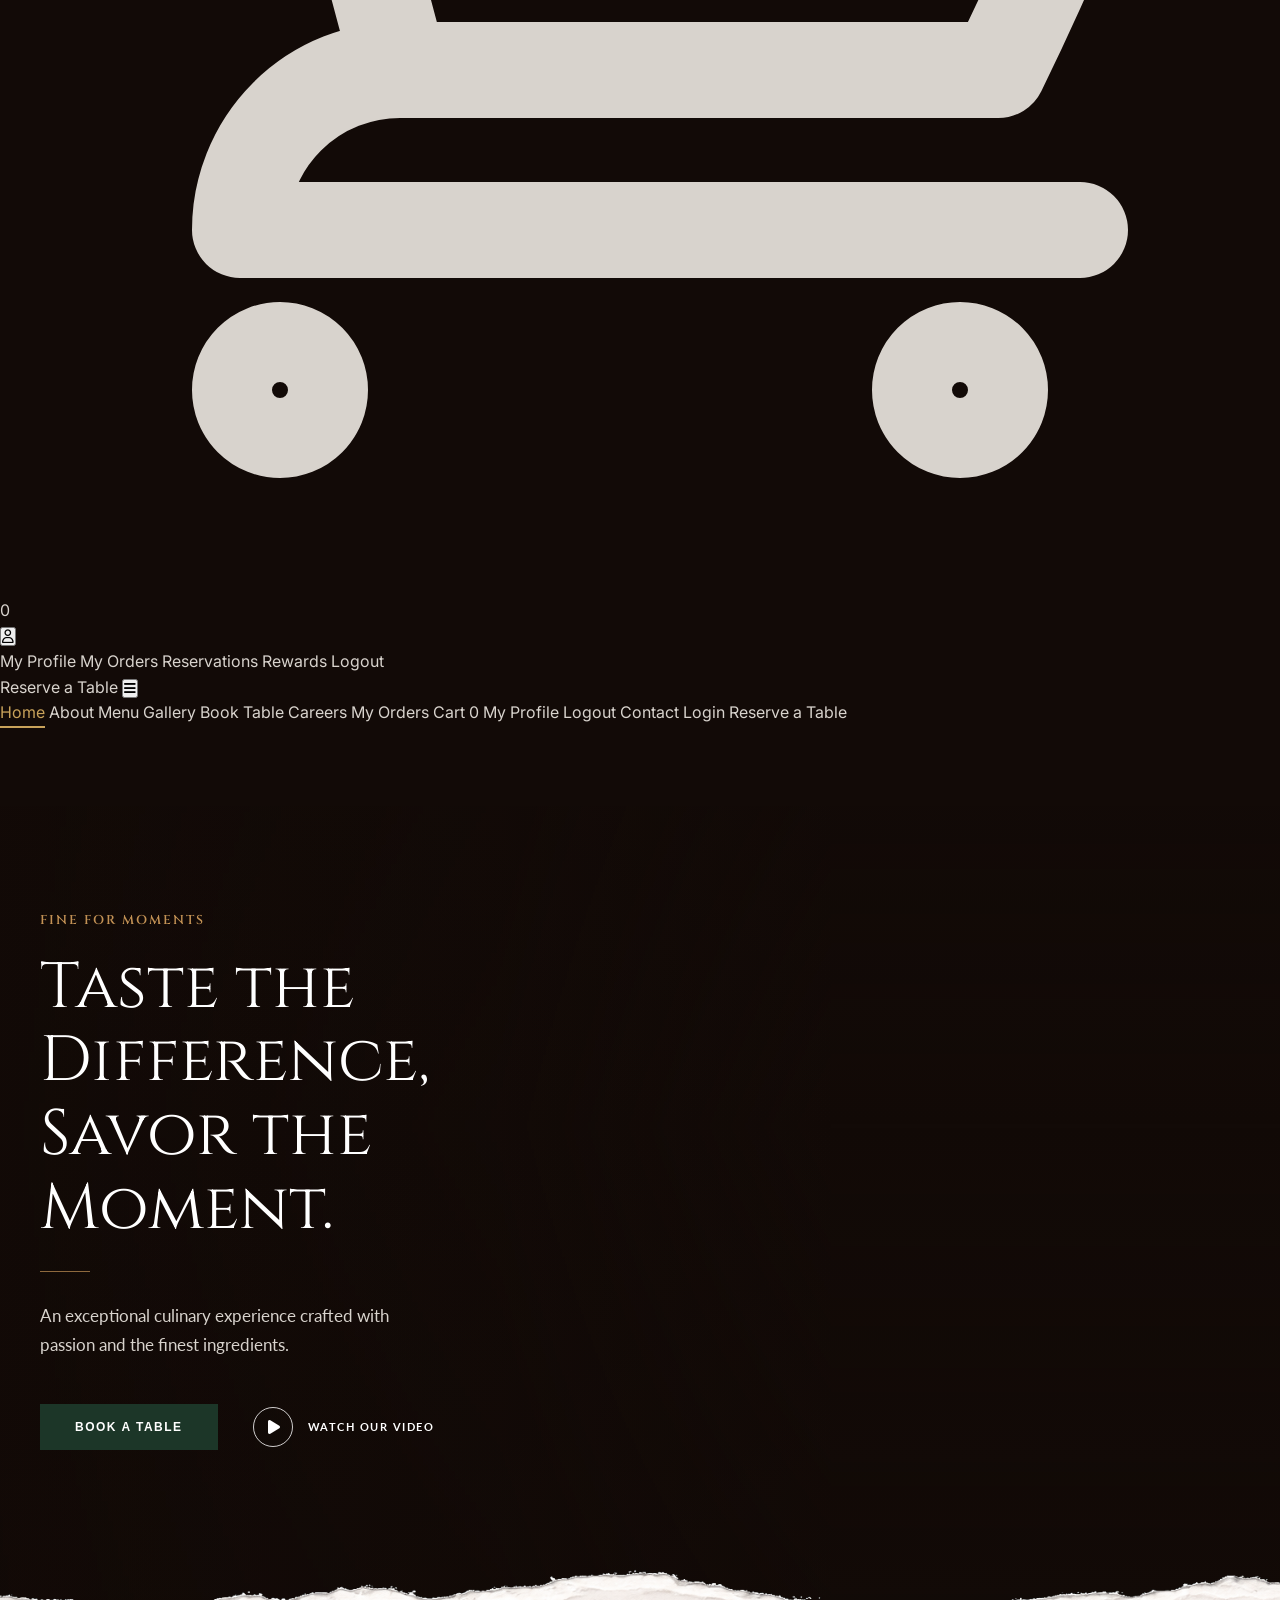
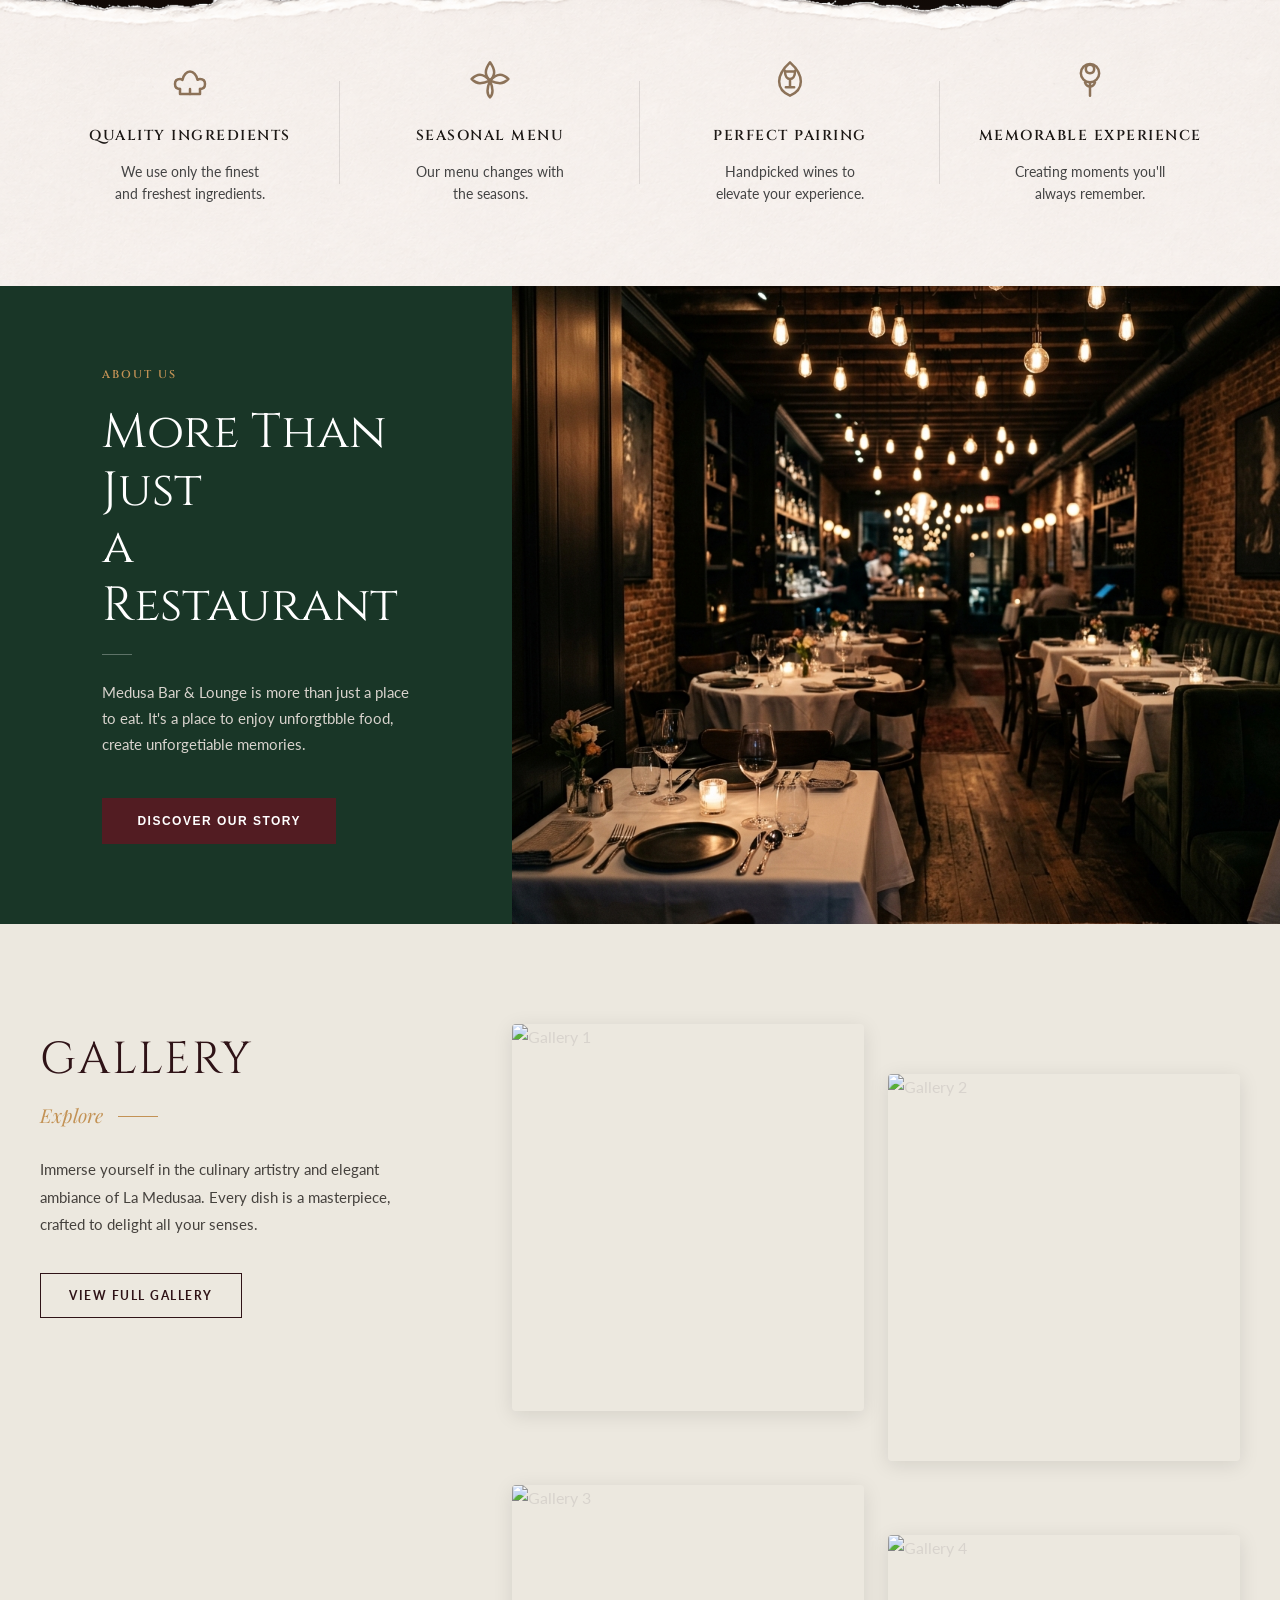
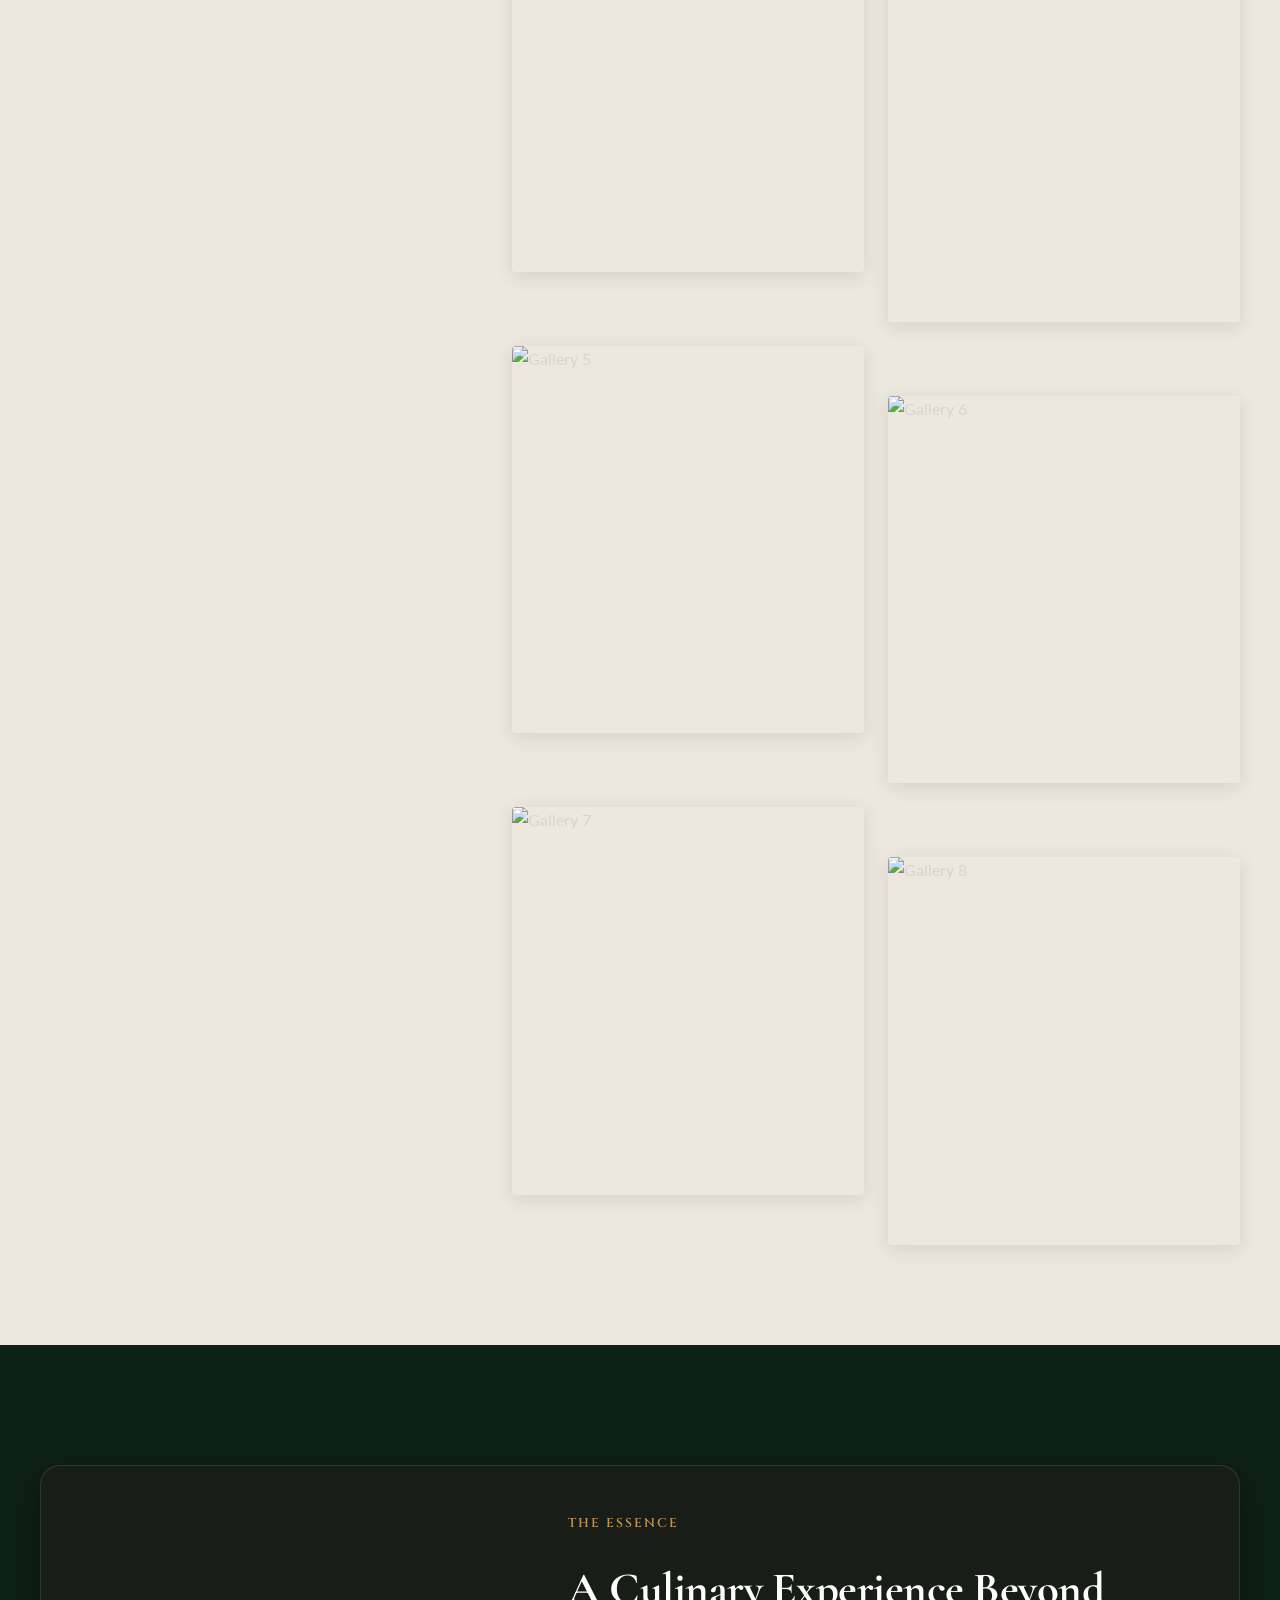
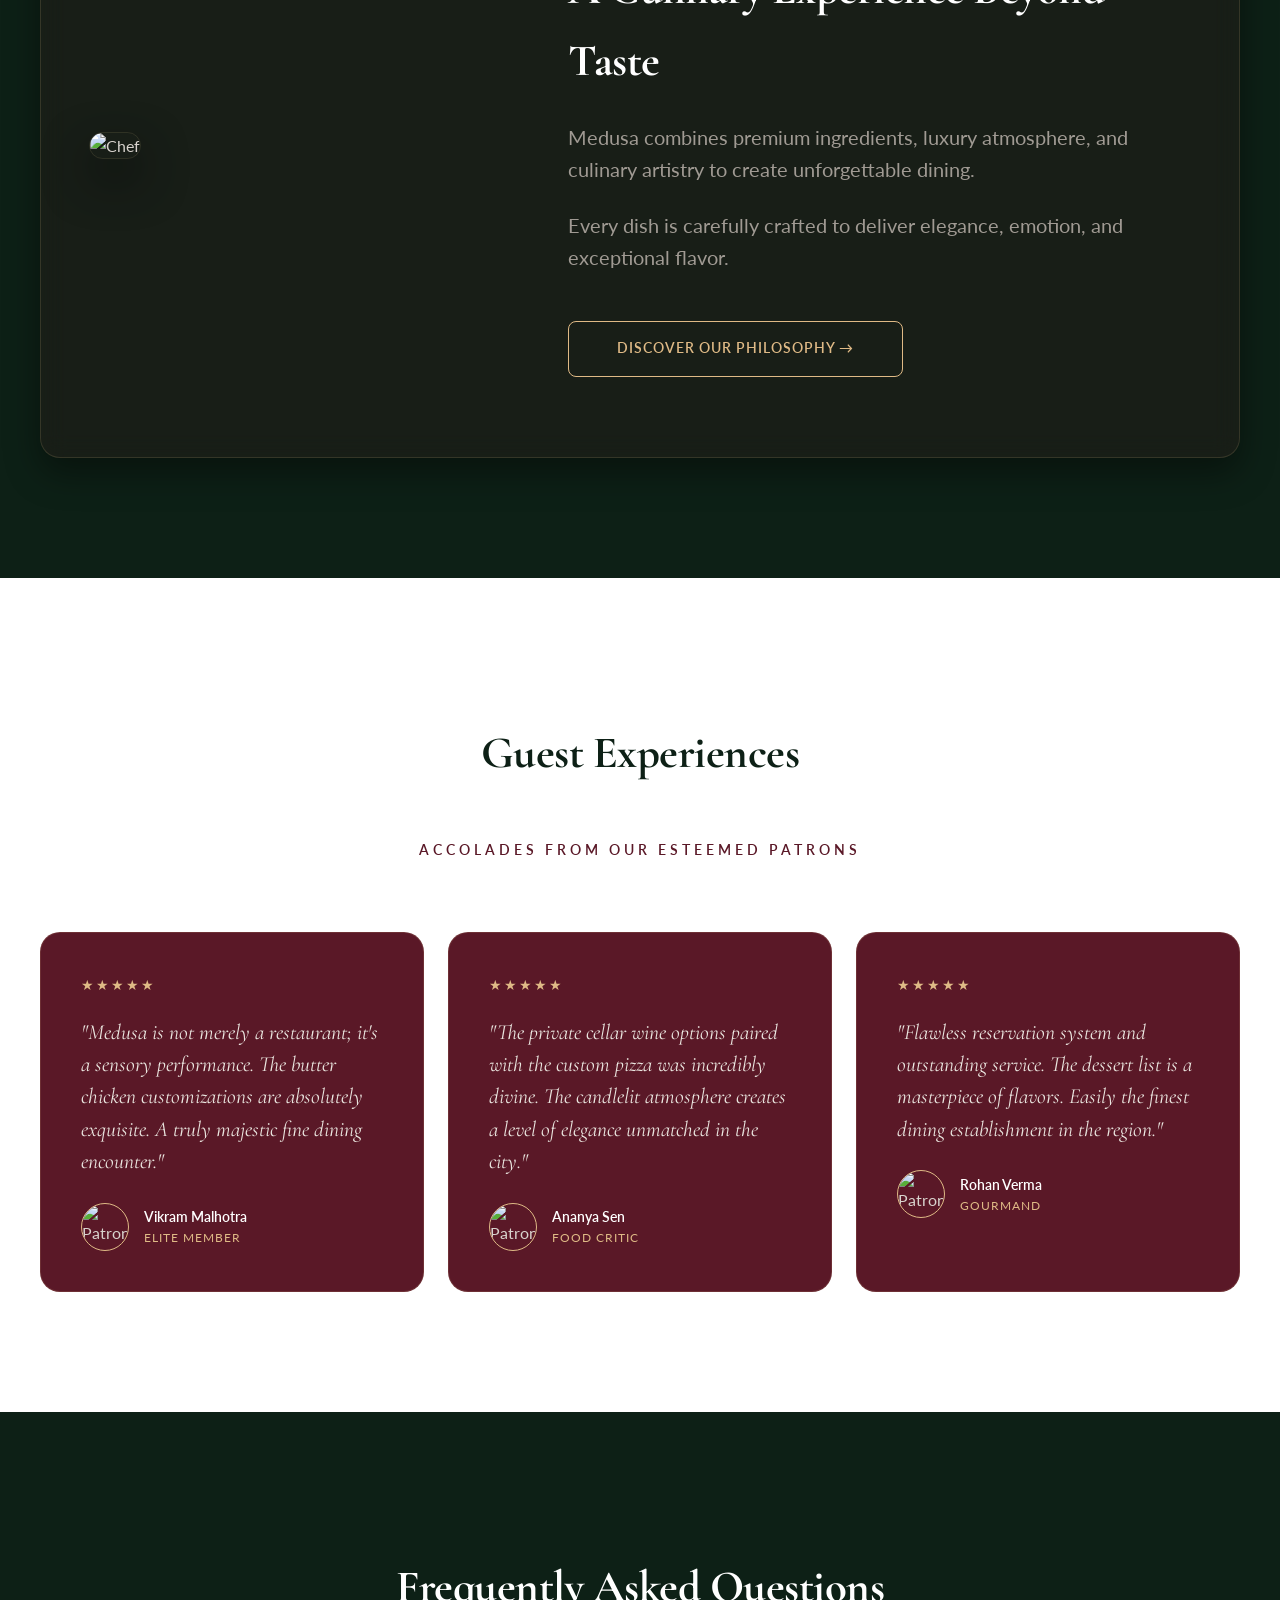
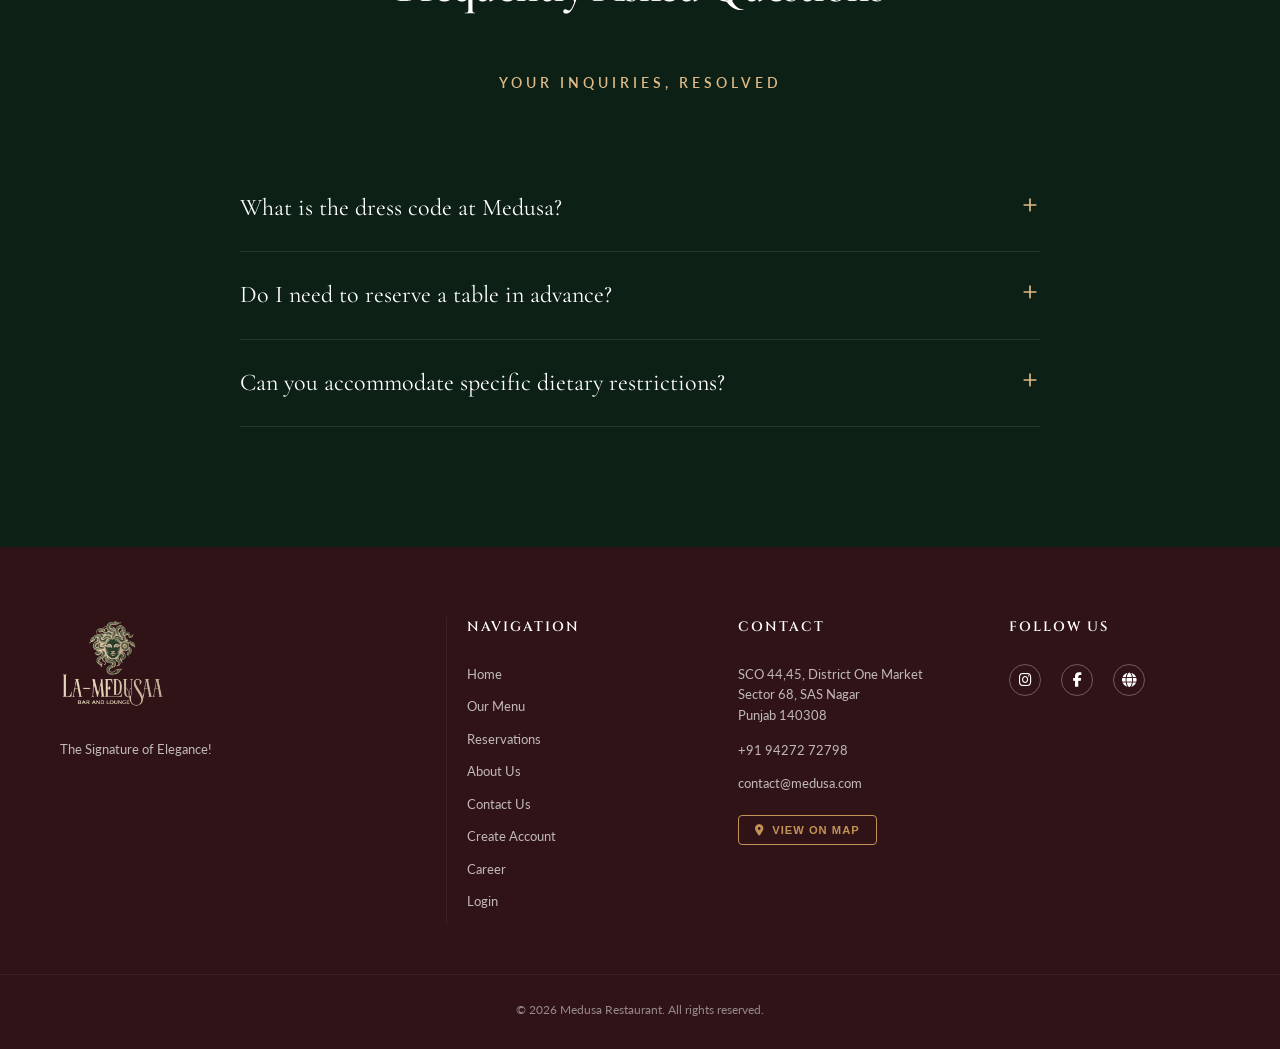
==== commit 571f19e2: "feat: complete navbar rebuild, typography unification, and geolocation button layout fix" ====
--- a/index.html
+++ b/index.html
@@ -86,257 +86,6 @@
             max-height: 70px;
             width: auto;
             object-fit: contain;
-        }
-
-        .nav-links {
-            display: flex;
-            gap: 25px;
-        }
-
-        .nav-links a {
-            font-size: 0.88rem;
-            text-transform: uppercase;
-            letter-spacing: 1px;
-            font-weight: 700;
-            color: #d8d8d8;
-            transition: color 0.3s ease;
-        }
-
-        .nav-links a:hover {
-            color: var(--text-gold);
-        }
-
-        /* Static navbar fallback styles */
-        #main-navbar {
-            position: fixed;
-            top: 0;
-            left: 0;
-            width: 100%;
-            z-index: 999;
-            display: flex;
-            align-items: center;
-            justify-content: space-between;
-            padding: 0 30px;
-            height: 80px;
-            background-color: #3B111B;
-            border-bottom: 1px solid rgba(200, 162, 90, 0.1);
-        }
-
-        #main-navbar .nav-link-item {
-            font-size: 0.75rem;
-            font-weight: 700;
-            letter-spacing: 2px;
-            text-transform: uppercase;
-            color: #F8EACE;
-            transition: color 0.25s ease;
-        }
-
-        #main-navbar .nav-link-item:hover {
-            color: #C8A25A;
-        }
-
-        #nav-mobile-toggle {
-            display: none;
-            background: transparent;
-            border: none;
-            color: #F8EACE;
-            cursor: pointer;
-            font-size: 1.2rem;
-            padding: 0.45rem;
-        }
-
-        #nav-mobile-drawer {
-            display: none;
-            position: fixed;
-            inset: 80px 0 0;
-            z-index: 990;
-            background: rgba(59, 17, 27, 0.95);
-            backdrop-filter: blur(12px);
-            flex-direction: column;
-            align-items: center;
-            justify-content: flex-start;
-            padding: 2rem 1.5rem;
-            gap: 1.25rem;
-            overflow-y: auto;
-        }
-
-        #nav-mobile-drawer.show {
-            display: flex;
-        }
-
-        #nav-mobile-drawer a {
-            color: #F8EACE;
-            font-size: 0.9rem;
-            font-weight: 700;
-            letter-spacing: 2px;
-            text-transform: uppercase;
-            text-decoration: none;
-        }
-
-        .hidden {
-            display: none !important;
-        }
-
-        #nav-mobile-drawer a:hover {
-            color: #C8A25A;
-        }
-
-        .navbar-spacer {
-            height: 80px;
-            width: 100%;
-            pointer-events: none;
-        }
-
-        .navbar-wrapper {
-            position: fixed;
-            top: 0;
-            left: 0;
-            width: 100%;
-            z-index: 999;
-            display: flex;
-            align-items: center;
-            justify-content: space-between;
-            padding: 0 30px;
-            min-height: 80px;
-            background-color: #3B111B;
-            border-bottom: 1px solid rgba(200, 162, 90, 0.1);
-        }
-
-        .navbar-brand-link {
-            display: flex;
-            align-items: center;
-            gap: 0.9rem;
-            color: #F8EACE;
-            text-decoration: none;
-        }
-
-        .navbar-brand-logo {
-            width: 42px;
-            height: 42px;
-            object-fit: contain;
-        }
-
-        .navbar-brand-text {
-            display: flex;
-            flex-direction: column;
-            color: #C8A25A;
-            font-family: var(--font-serif);
-            font-size: 1.1rem;
-            letter-spacing: 2px;
-            text-transform: uppercase;
-            line-height: 1.1;
-        }
-
-        .navbar-brand-text small {
-            display: block;
-            margin-top: 2px;
-            font-size: 0.58rem;
-            letter-spacing: 4px;
-            font-weight: 400;
-            color: rgba(200, 162, 90, 0.65);
-        }
-
-        .desktop-nav {
-            display: flex;
-            gap: 1.8rem;
-            align-items: center;
-            list-style: none;
-            margin: 0;
-            padding: 0;
-        }
-
-        .nav-actions {
-            display: flex;
-            align-items: center;
-            gap: 1rem;
-        }
-
-        .reserve-link {
-            display: inline-flex;
-            align-items: center;
-            justify-content: center;
-            padding: 0.8rem 1.2rem;
-            border: 1px solid rgba(200, 162, 90, 0.38);
-            color: #C8A25A;
-            text-transform: uppercase;
-            letter-spacing: 2px;
-            font-size: 0.72rem;
-            font-weight: 700;
-            background: transparent;
-            transition: background-color 0.25s ease, border-color 0.25s ease;
-        }
-
-        .reserve-link:hover {
-            background: rgba(200, 162, 90, 0.08);
-        }
-
-        .mobile-toggle {
-            display: none;
-            background: transparent;
-            border: none;
-            color: #F8EACE;
-            cursor: pointer;
-            font-size: 1.2rem;
-            padding: 0.45rem;
-        }
-
-        .mobile-drawer {
-            display: none;
-            position: fixed;
-            inset: 80px 0 0;
-            z-index: 990;
-            background: rgba(59, 17, 27, 0.95);
-            backdrop-filter: blur(12px);
-            flex-direction: column;
-            align-items: center;
-            justify-content: flex-start;
-            padding: 2rem 1.5rem;
-            gap: 1.25rem;
-            overflow-y: auto;
-        }
-
-        .mobile-drawer.show {
-            display: flex;
-        }
-
-        .mobile-drawer a {
-            width: 100%;
-            color: #F8EACE;
-            font-size: 0.95rem;
-            font-weight: 700;
-            letter-spacing: 2px;
-            text-transform: uppercase;
-            text-decoration: none;
-            text-align: center;
-            padding: 0.9rem 0;
-        }
-
-        .mobile-drawer a:hover {
-            color: #C8A25A;
-        }
-
-        @media (max-width: 1024px) {
-            .desktop-nav {
-                display: none;
-            }
-            .mobile-toggle {
-                display: inline-flex;
-            }
-            .reserve-link {
-                display: none;
-            }
-        }
-
-        @media (max-width: 768px) {
-            .navbar-wrapper {
-                padding: 0 18px;
-            }
-        }
-
-        @media (max-width: 768px) {
-            #main-navbar {
-                padding: 0 18px;
-            }
         }
 
         .btn-outline {
@@ -631,16 +380,31 @@
             background-position: center;
         }
 
-        /* ----- GALLERY SECTION ----- */
+        /* ----- STICKY GALLERY SECTION ----- */
         .gallery {
             background-color: var(--bg-cream);
-            padding: 90px 0;
-            text-align: center;
+            padding: 100px 40px;
+            position: relative;
+        }
+
+        .gallery-wrapper {
+            display: flex;
+            gap: 80px;
+            max-width: 1400px;
+            margin: 0 auto;
+            align-items: flex-start;
+        }
+
+        .gallery-left {
+            position: sticky;
+            top: 120px; /* Sits cleanly below the fixed navbar */
+            width: 35%;
+            text-align: left;
         }
 
         .gallery-header {
-            margin-bottom: 50px;
-            color: var(--bg-header-footer);
+            margin-bottom: 25px;
+            color: var(--text-burgundy);
         }
 
         .gallery-title {
@@ -655,46 +419,94 @@
             font-family: var(--font-playfair);
             font-style: italic;
             font-size: 1.2rem;
-            color: #8c7258;
+            color: var(--text-gold);
             position: relative;
             display: inline-block;
         }
 
-        .gallery-subtitle::before,
-        .gallery-subtitle::after {
+        .gallery-subtitle::before {
             content: '';
             position: absolute;
             top: 50%;
+            left: 100%;
             width: 40px;
             height: 1px;
-            background-color: #ccc;
-        }
-
-        .gallery-subtitle::before {
-            right: 100%;
-            margin-right: 15px;
-        }
-
-        .gallery-subtitle::after {
-            left: 100%;
+            background-color: var(--text-gold);
             margin-left: 15px;
+        }
+
+        .gallery-description {
+            font-family: var(--font-sans);
+            font-size: 0.95rem;
+            line-height: 1.8;
+            color: var(--text-dark);
+            opacity: 0.8;
+            margin-bottom: 35px;
+            max-width: 380px;
+        }
+
+        .btn-gallery-more {
+            display: inline-block;
+            color: var(--text-burgundy);
+            border: 1px solid var(--text-burgundy);
+            font-family: var(--font-sans);
+            font-size: 0.75rem;
+            font-weight: 700;
+            text-transform: uppercase;
+            letter-spacing: 1.5px;
+            padding: 12px 28px;
+            text-decoration: none;
+            transition: all 0.3s ease-in-out;
+        }
+
+        .btn-gallery-more:hover {
+            background-color: var(--text-burgundy);
+            color: var(--text-white);
+        }
+
+        /* Right Column scrolling items */
+        .gallery-right {
+            width: 65%;
         }
 
         .gallery-grid {
             display: grid;
-            grid-template-columns: repeat(4, 1fr);
-            gap: 20px;
-            padding: 0 40px;
-            max-width: 1400px;
-            margin: 0 auto;
-        }
-
+            grid-template-columns: repeat(2, 1fr);
+            gap: 24px;
+        }
+
+        /* Asymmetric/masonry grid for luxury feel */
         .gallery-item {
             position: relative;
-            padding-top: 100%;
+            padding-top: 110%; /* Tall aspect ratio for premium look */
             overflow: hidden;
             border-radius: 4px;
-            box-shadow: 0 4px 15px rgba(0, 0, 0, 0.15);
+            box-shadow: 0 4px 20px rgba(0, 0, 0, 0.1);
+        }
+
+        /* Asymmetric heights/offsets for masonry layout on desktop */
+        @media (min-width: 1025px) {
+            .gallery-grid {
+                align-items: start;
+            }
+            .gallery-item:nth-child(even) {
+                margin-top: 50px; /* Offset every second card to create masonry effect */
+            }
+        }
+
+        /* Hover overlay */
+        .gallery-item::after {
+            content: '';
+            position: absolute;
+            inset: 0;
+            background: rgba(0, 0, 0, 0);
+            transition: background 0.3s ease-in-out;
+            z-index: 1;
+            pointer-events: none;
+        }
+
+        .gallery-item:hover::after {
+            background: rgba(0, 0, 0, 0.28);
         }
 
         .gallery-item img {
@@ -704,11 +516,70 @@
             width: 100%;
             height: 100%;
             object-fit: cover;
-            transition: transform 0.6s ease;
+            transition: transform 0.3s ease-in-out;
+            will-change: transform;
         }
 
         .gallery-item:hover img {
             transform: scale(1.05);
+        }
+
+        /* Responsive stack for tablets and mobile */
+        @media (max-width: 1024px) {
+            .gallery-wrapper {
+                flex-direction: column;
+                gap: 50px;
+            }
+            .gallery-left {
+                position: static;
+                width: 100%;
+                text-align: center;
+            }
+            .gallery-left .gallery-description {
+                margin-left: auto;
+                margin-right: auto;
+            }
+            .gallery-subtitle::before {
+                display: none; /* Hide single-sided line */
+            }
+            /* Restoring symmetrical visual lines for centered headers on tablet/mobile */
+            .gallery-subtitle::after {
+                content: '';
+                position: absolute;
+                top: 50%;
+                left: 100%;
+                width: 40px;
+                height: 1px;
+                background-color: var(--text-gold);
+                margin-left: 15px;
+            }
+            .gallery-subtitle::before {
+                content: '';
+                position: absolute;
+                top: 50%;
+                right: 100%;
+                width: 40px;
+                height: 1px;
+                background-color: var(--text-gold);
+                margin-right: 15px;
+                display: inline-block;
+            }
+            .gallery-right {
+                width: 100%;
+            }
+        }
+
+        @media (max-width: 768px) {
+            .gallery-grid {
+                grid-template-columns: 1fr;
+                gap: 20px;
+            }
+            .gallery-item:nth-child(even) {
+                margin-top: 0;
+            }
+            .gallery {
+                padding: 60px 20px;
+            }
         }
 
         /* ----- FOOTER ----- */
@@ -1416,46 +1287,9 @@
 
 <body>
 
-    <!-- Header -->
-    <nav id="main-navbar" class="navbar-wrapper">
-        <a href="index.html" class="navbar-brand-link">
-            <img src="assets/images/medusaa2(onlylogo).png" alt="Logo" class="navbar-brand-logo">
-            <div class="navbar-brand-text">
-                LA-MEDUSAA
-                <small>Bar & Lounge</small>
-            </div>
-        </a>
-
-        <ul class="desktop-nav nav-links">
-            <li><a href="index.html" class="nav-link-item">Home</a></li>
-            <li><a href="about.html" class="nav-link-item">About</a></li>
-            <li><a href="menutest.html" class="nav-link-item">Menu</a></li>
-            <li><a href="gallery.php" class="nav-link-item">Gallery</a></li>
-            <li><a href="book-table-test.html" class="nav-link-item">Book Table</a></li>
-            <li><a href="career.html" class="nav-link-item">Careers</a></li>
-            <li><a href="contact.html" class="nav-link-item">Contact</a></li>
-            <li><a href="login.html" class="nav-link-item">Login</a></li>
-        </ul>
-
-        <div class="nav-actions">
-            <a href="book-table-test.html" class="reserve-link">Reserve a Table</a>
-            <button id="nav-mobile-toggle" class="mobile-toggle" aria-label="Open navigation">
-                <i class="fa-solid fa-bars"></i>
-            </button>
-        </div>
-    </nav>
-    <div id="nav-mobile-drawer" class="hidden mobile-drawer">
-        <a href="index.html" class="nav-link-item text-sm font-semibold tracking-[2px] uppercase text-[#F8EACE] hover:text-[#C8A25A] transition-colors no-underline">Home</a>
-        <a href="about.html" class="nav-link-item text-sm font-semibold tracking-[2px] uppercase text-[#F8EACE] hover:text-[#C8A25A] transition-colors no-underline">About</a>
-        <a href="menutest.html" class="nav-link-item text-sm font-semibold tracking-[2px] uppercase text-[#F8EACE] hover:text-[#C8A25A] transition-colors no-underline">Menu</a>
-        <a href="gallery.php" class="nav-link-item text-sm font-semibold tracking-[2px] uppercase text-[#F8EACE] hover:text-[#C8A25A] transition-colors no-underline">Gallery</a>
-        <a href="book-table-test.html" class="nav-link-item text-sm font-semibold tracking-[2px] uppercase text-[#F8EACE] hover:text-[#C8A25A] transition-colors no-underline">Book Table</a>
-        <a href="career.html" class="nav-link-item text-sm font-semibold tracking-[2px] uppercase text-[#F8EACE] hover:text-[#C8A25A] transition-colors no-underline">Careers</a>
-        <a href="contact.html" class="nav-link-item text-sm font-semibold tracking-[2px] uppercase text-[#F8EACE] hover:text-[#C8A25A] transition-colors no-underline">Contact</a>
-        <a href="login.html" class="nav-link-item text-sm font-semibold tracking-[2px] uppercase text-[#F8EACE] hover:text-[#C8A25A] transition-colors no-underline">Login</a>
-        <a href="book-table-test.html" class="text-xs font-semibold tracking-[2px] uppercase text-[#C8A25A] border border-[#C8A25A]/60 px-6 py-2.5 hover:bg-[#C8A25A]/10 transition-all no-underline mt-4">Reserve a Table</a>
-    </div>
-    <div class="h-20 w-full pointer-events-none"></div>
+    <!-- TOP NAV -->
+    <div id="navbar-placeholder"></div>
+    <script src="assets/js/navbar.js" defer></script>
 
     <!-- Hero Section -->
     <section class="hero">
@@ -1560,15 +1394,29 @@
 
     <!-- Gallery Section -->
     <section class="gallery">
-        <div class="gallery-header">
-            <h2 class="gallery-title">GALLERY</h2>
-            <div class="gallery-subtitle">Explore</div>
-        </div>
-        <div class="gallery-grid">
-            <div class="gallery-item"><img src="assets/images/gallery_1.png" alt="Gallery 1"></div>
-            <div class="gallery-item"><img src="assets/images/gallery_2.png" alt="Gallery 2"></div>
-            <div class="gallery-item"><img src="assets/images/gallery_3.png" alt="Gallery 3"></div>
-            <div class="gallery-item"><img src="assets/images/gallery_4.png" alt="Gallery 4"></div>
+        <div class="gallery-wrapper">
+            <div class="gallery-left">
+                <div class="gallery-header">
+                    <h2 class="gallery-title">GALLERY</h2>
+                    <div class="gallery-subtitle">Explore</div>
+                </div>
+                <p class="gallery-description">
+                    Immerse yourself in the culinary artistry and elegant ambiance of La Medusaa. Every dish is a masterpiece, crafted to delight all your senses.
+                </p>
+                <a href="gallery.php" class="btn-gallery-more">View Full Gallery</a>
+            </div>
+            <div class="gallery-right">
+                <div class="gallery-grid">
+                    <div class="gallery-item"><img src="assets/images/gallery/gallery-01.webp" alt="Gallery 1"></div>
+                    <div class="gallery-item"><img src="assets/images/gallery/gallery-02.webp" alt="Gallery 2"></div>
+                    <div class="gallery-item"><img src="assets/images/gallery/gallery-03.webp" alt="Gallery 3"></div>
+                    <div class="gallery-item"><img src="assets/images/gallery/gallery-04.webp" alt="Gallery 4"></div>
+                    <div class="gallery-item"><img src="assets/images/gallery/gallery-05.webp" alt="Gallery 5"></div>
+                    <div class="gallery-item"><img src="assets/images/gallery/gallery-06.webp" alt="Gallery 6"></div>
+                    <div class="gallery-item"><img src="assets/images/gallery/gallery-07.webp" alt="Gallery 7"></div>
+                    <div class="gallery-item"><img src="assets/images/gallery/gallery-08.webp" alt="Gallery 8"></div>
+                </div>
+            </div>
         </div>
     </section>
 
@@ -1850,46 +1698,68 @@
             });
         });
 
-        // --- Mobile Navbar Toggle ---
-        (function() {
-            const toggleBtn = document.getElementById('nav-mobile-toggle');
-            const drawer = document.getElementById('nav-mobile-drawer');
-
-            if (!toggleBtn || !drawer) return;
-
-            const closeDrawer = () => {
-                drawer.classList.remove('show');
-                drawer.classList.add('hidden');
-                toggleBtn.setAttribute('aria-expanded', 'false');
-            };
-
-            const openDrawer = () => {
-                drawer.classList.add('show');
-                drawer.classList.remove('hidden');
-                toggleBtn.setAttribute('aria-expanded', 'true');
-            };
-
-            toggleBtn.addEventListener('click', (event) => {
-                event.stopPropagation();
-                if (drawer.classList.contains('show')) {
-                    closeDrawer();
-                } else {
-                    openDrawer();
+
+    </script>
+
+    <!-- ═══════════════════════════════════════════
+         GALLERY SCROLL ANIMATIONS — GSAP + ScrollTrigger
+         Strictly scoped to .gallery section only.
+         No layout, no structure, no other sections touched.
+    ═══════════════════════════════════════════ -->
+    <script src="https://cdnjs.cloudflare.com/ajax/libs/gsap/3.12.5/gsap.min.js" defer></script>
+    <script src="https://cdnjs.cloudflare.com/ajax/libs/gsap/3.12.5/ScrollTrigger.min.js" defer></script>
+    <script>
+    (function() {
+        function initGalleryAnimations() {
+            if (typeof gsap === 'undefined' || typeof ScrollTrigger === 'undefined') {
+                // Retry once after short delay if GSAP not yet loaded
+                setTimeout(initGalleryAnimations, 100);
+                return;
+            }
+
+            gsap.registerPlugin(ScrollTrigger);
+
+            var gallerySection = document.querySelector('.gallery');
+            if (!gallerySection) return;
+
+            // ── 1. Left Content Animation (title, subtitle, description, CTA) ──
+            var leftEls = gallerySection.querySelectorAll('.gallery-title, .gallery-subtitle, .gallery-description, .btn-gallery-more');
+            gsap.set(leftEls, { opacity: 0, y: 30 });
+
+            gsap.to(leftEls, {
+                opacity: 1,
+                y: 0,
+                ease: 'power1.out',
+                stagger: 0.15,
+                scrollTrigger: {
+                    trigger: gallerySection,
+                    start: 'top 85%',
+                    end: 'top 55%',
+                    scrub: 1
                 }
             });
 
-            document.addEventListener('click', (event) => {
-                if (!drawer.contains(event.target) && !toggleBtn.contains(event.target)) {
-                    closeDrawer();
-                }
+            // ── 2. Gallery cards scroll-linked reveal ──
+            var cards = gallerySection.querySelectorAll('.gallery-item');
+            cards.forEach(function(card) {
+                gsap.set(card, { opacity: 0, y: 50 });
+                gsap.to(card, {
+                    opacity: 1,
+                    y: 0,
+                    ease: 'power1.out',
+                    scrollTrigger: {
+                        trigger: card,
+                        start: 'top 95%',
+                        end: 'top 70%',
+                        scrub: 1
+                    }
+                });
             });
-
-            window.addEventListener('resize', () => {
-                if (window.innerWidth > 1024) {
-                    closeDrawer();
-                }
-            });
-        })();
+        }
+
+        // Run after all deferred scripts have loaded
+        window.addEventListener('load', initGalleryAnimations);
+    })();
     </script>
 </body>
 
--- a/assets/css/components.css
+++ b/assets/css/components.css
@@ -259,3 +259,5 @@
     color: #0c0a0a;
     box-shadow: 0 6px 15px rgba(223, 186, 134, 0.15);
 }
+
+
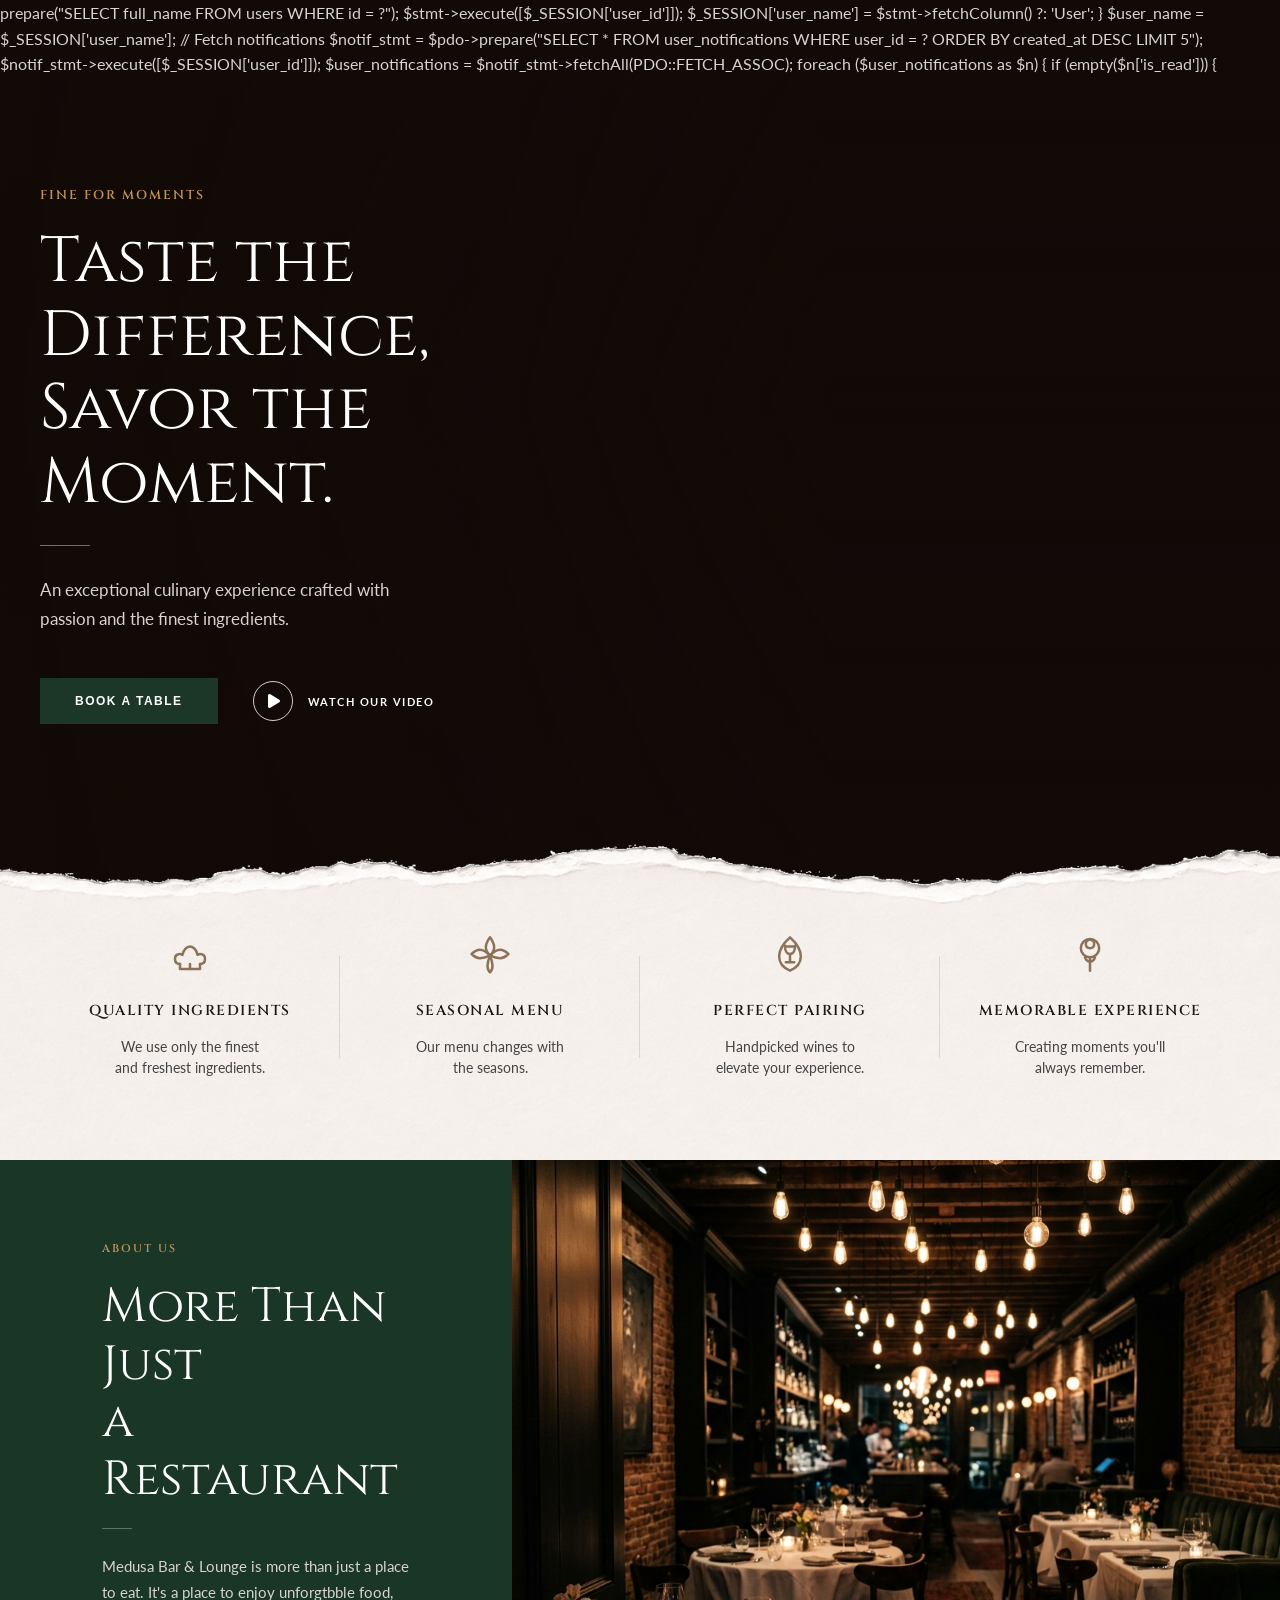
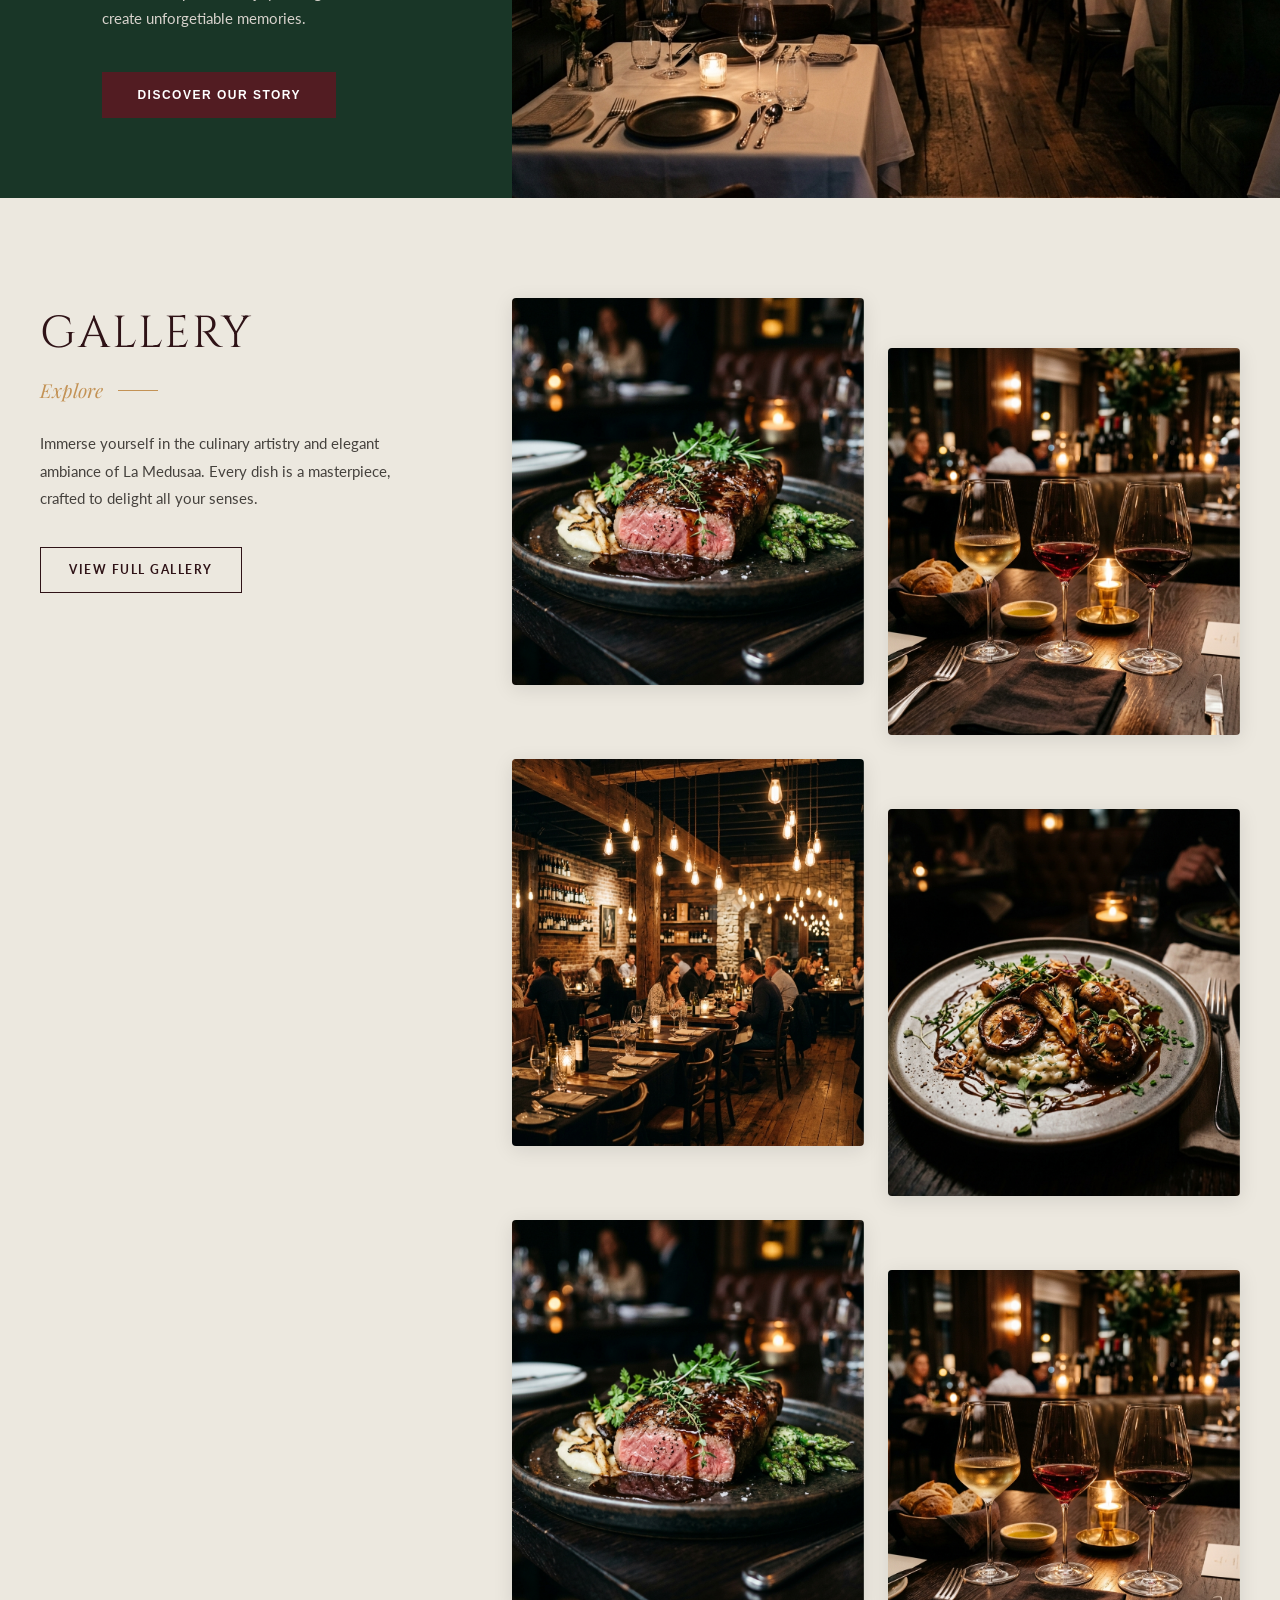
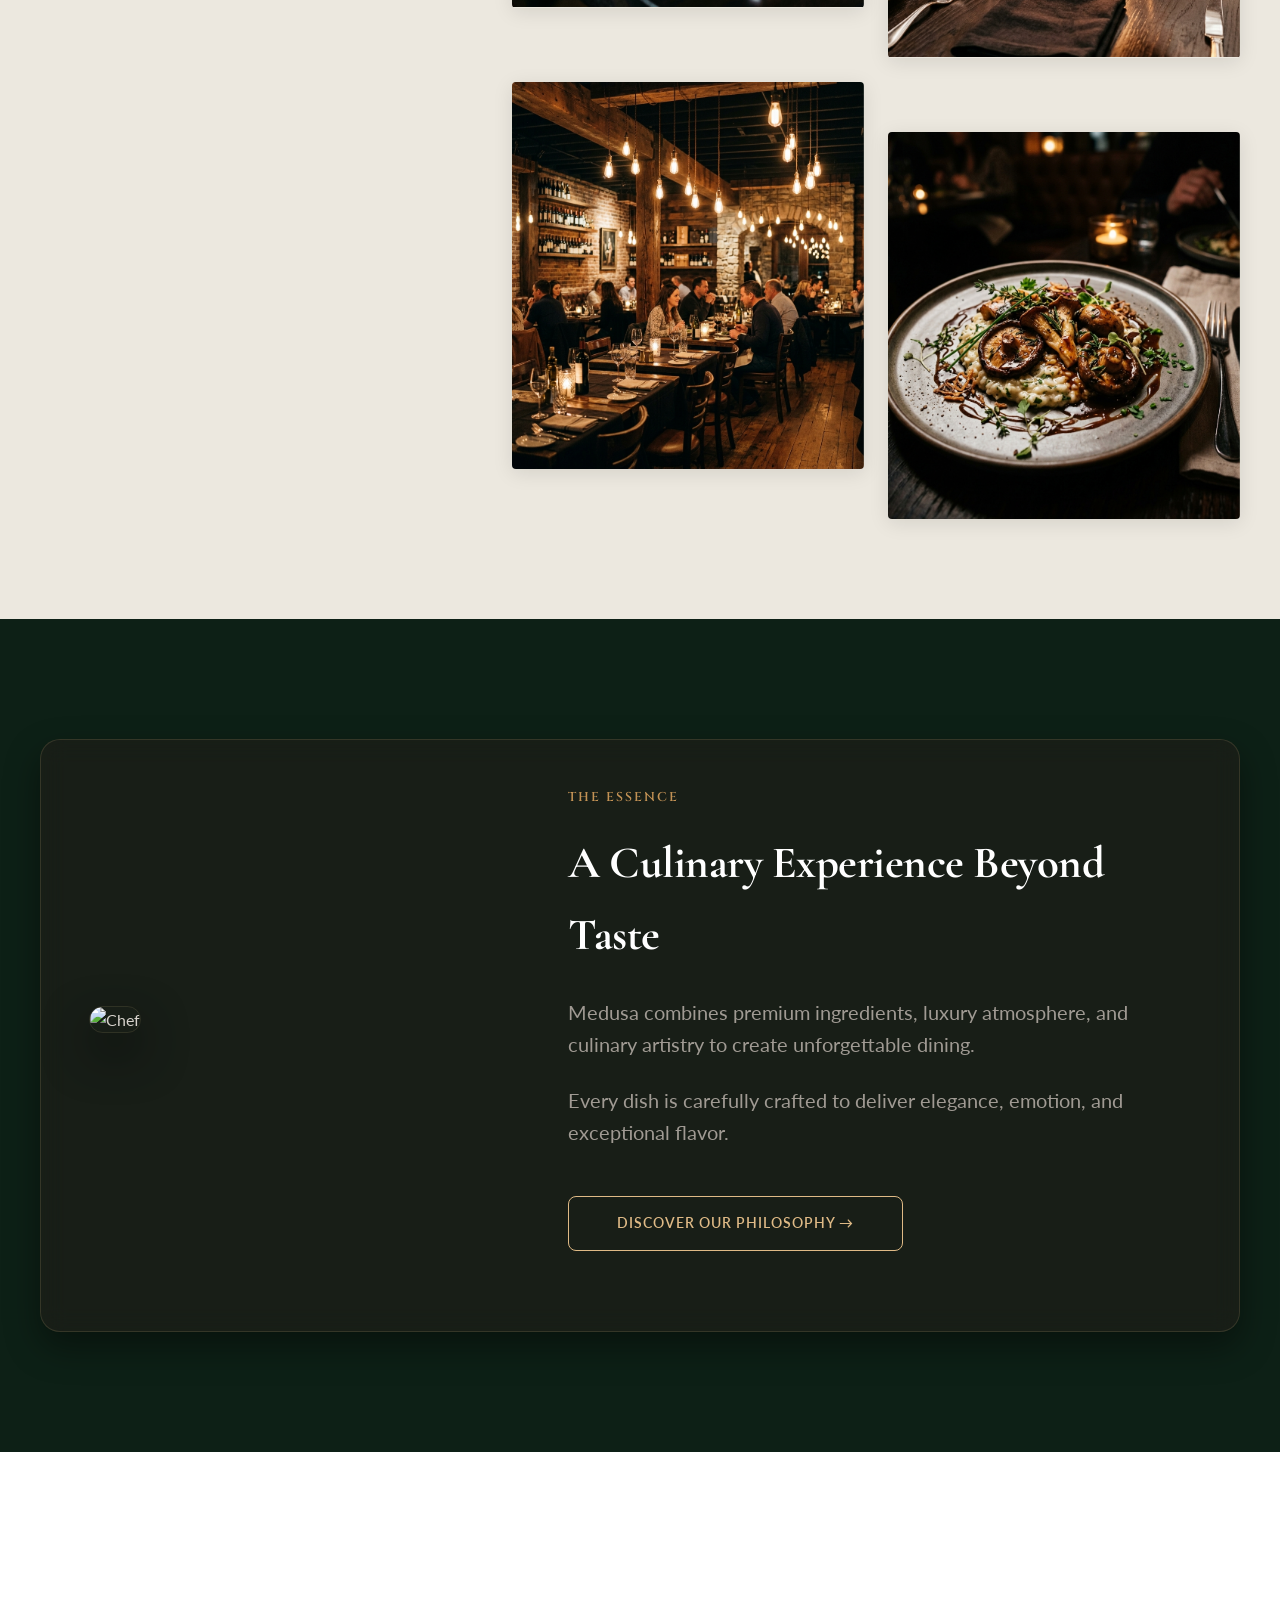
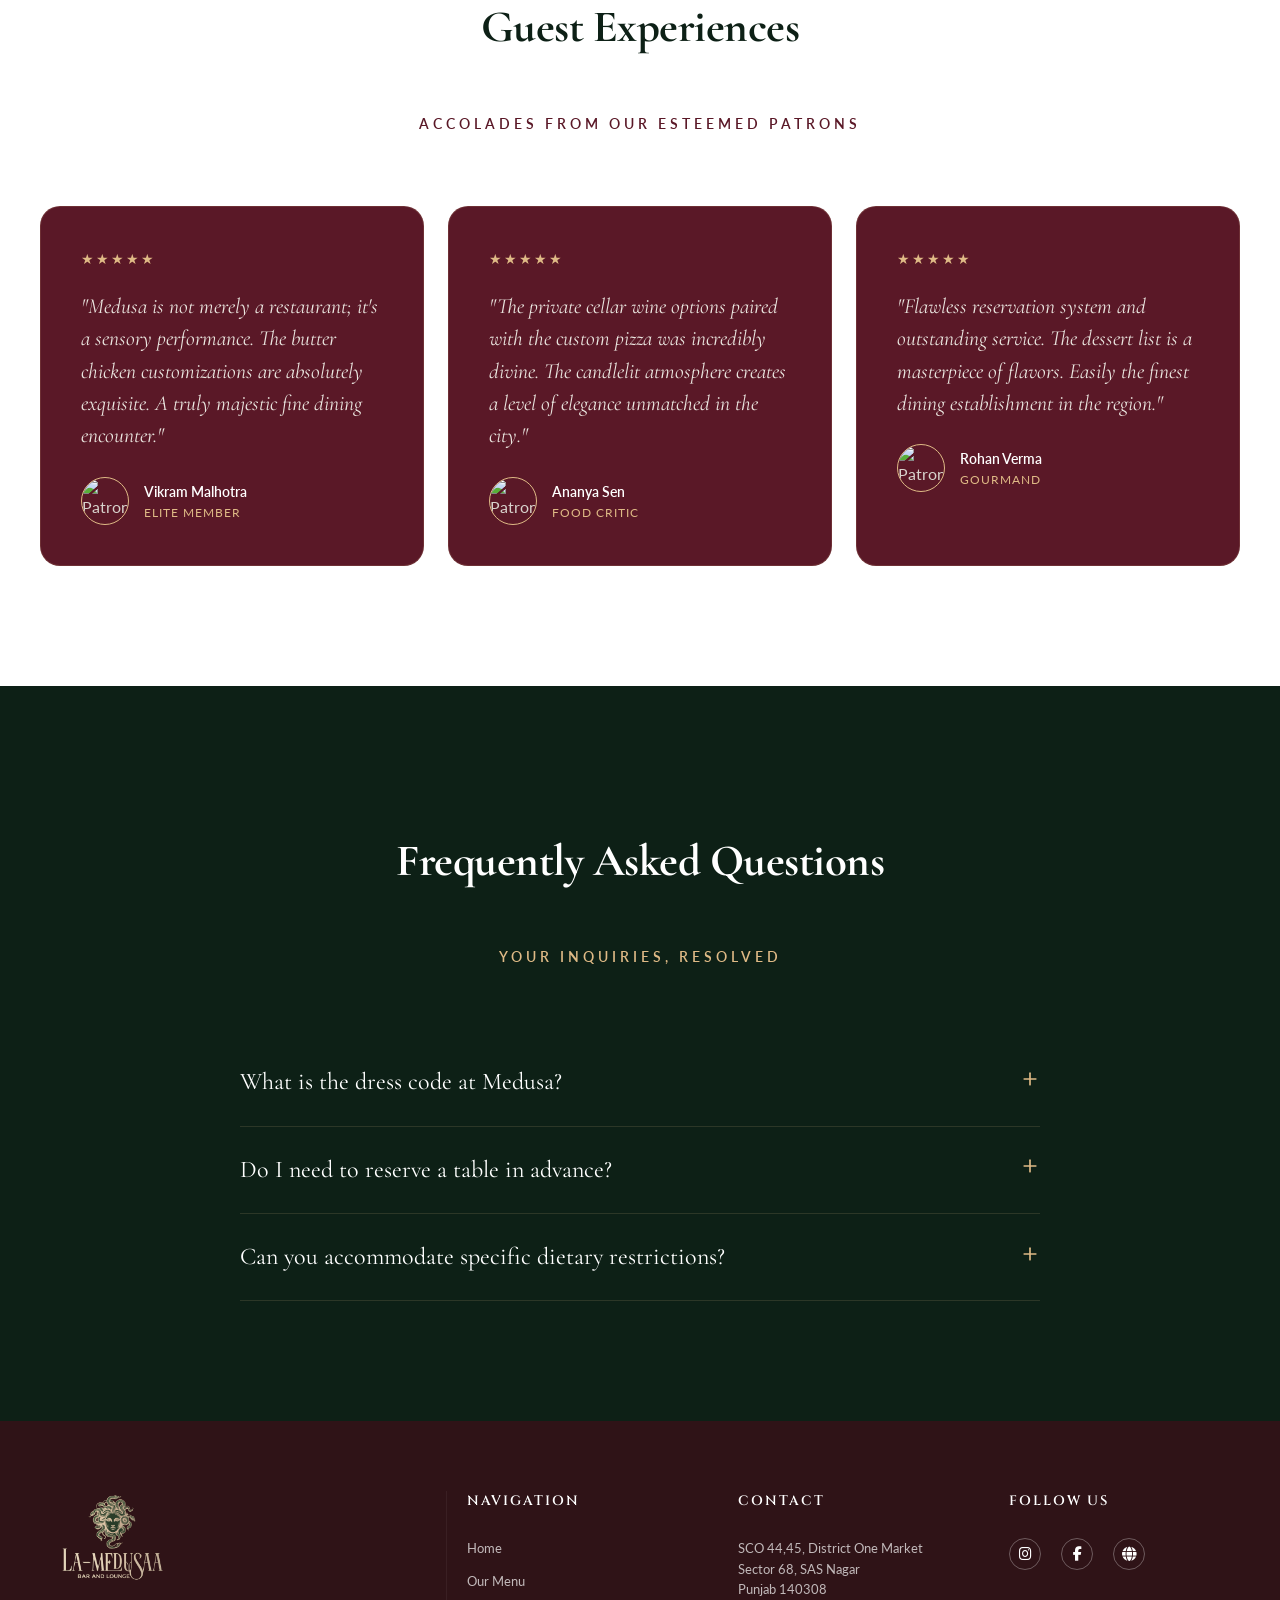
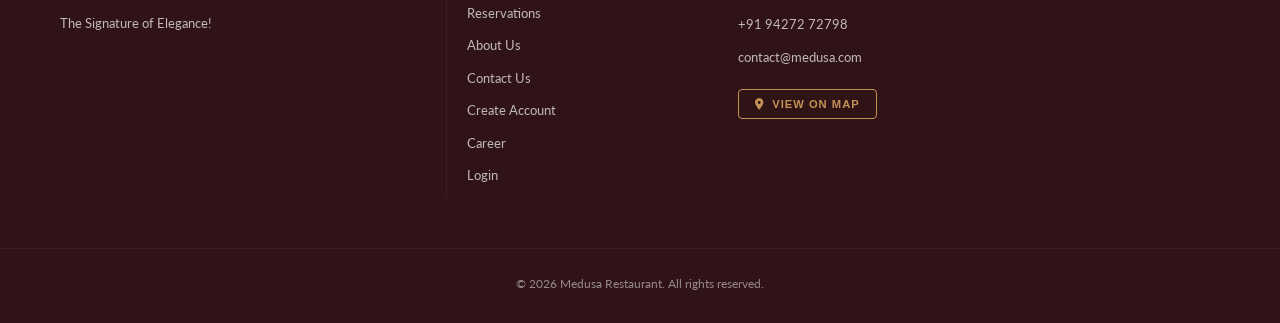
==== commit 78e1dd19: "changes" ====
--- a/index.html
+++ b/index.html
@@ -60,6 +60,10 @@
             padding: 0 40px;
         }
 
+        #navbar-placeholder {
+            height: 80px;
+        }
+
         /* ----- HEADER ----- */
         header {
             background-color: var(--bg-header-footer);
@@ -118,7 +122,7 @@
             flex: 0 0 55%;
             padding-right: 50px;
             position: relative;
-            z-index: 101;
+            z-index: 10;
         }
 
         .hero-subtitle {
@@ -256,7 +260,7 @@
             padding: calc(60px + 9.27vw) 0 80px;
             margin-top: -12.27vw;
             position: relative;
-            z-index: 100;
+            z-index: 10;
         }
 
         .features-grid {
